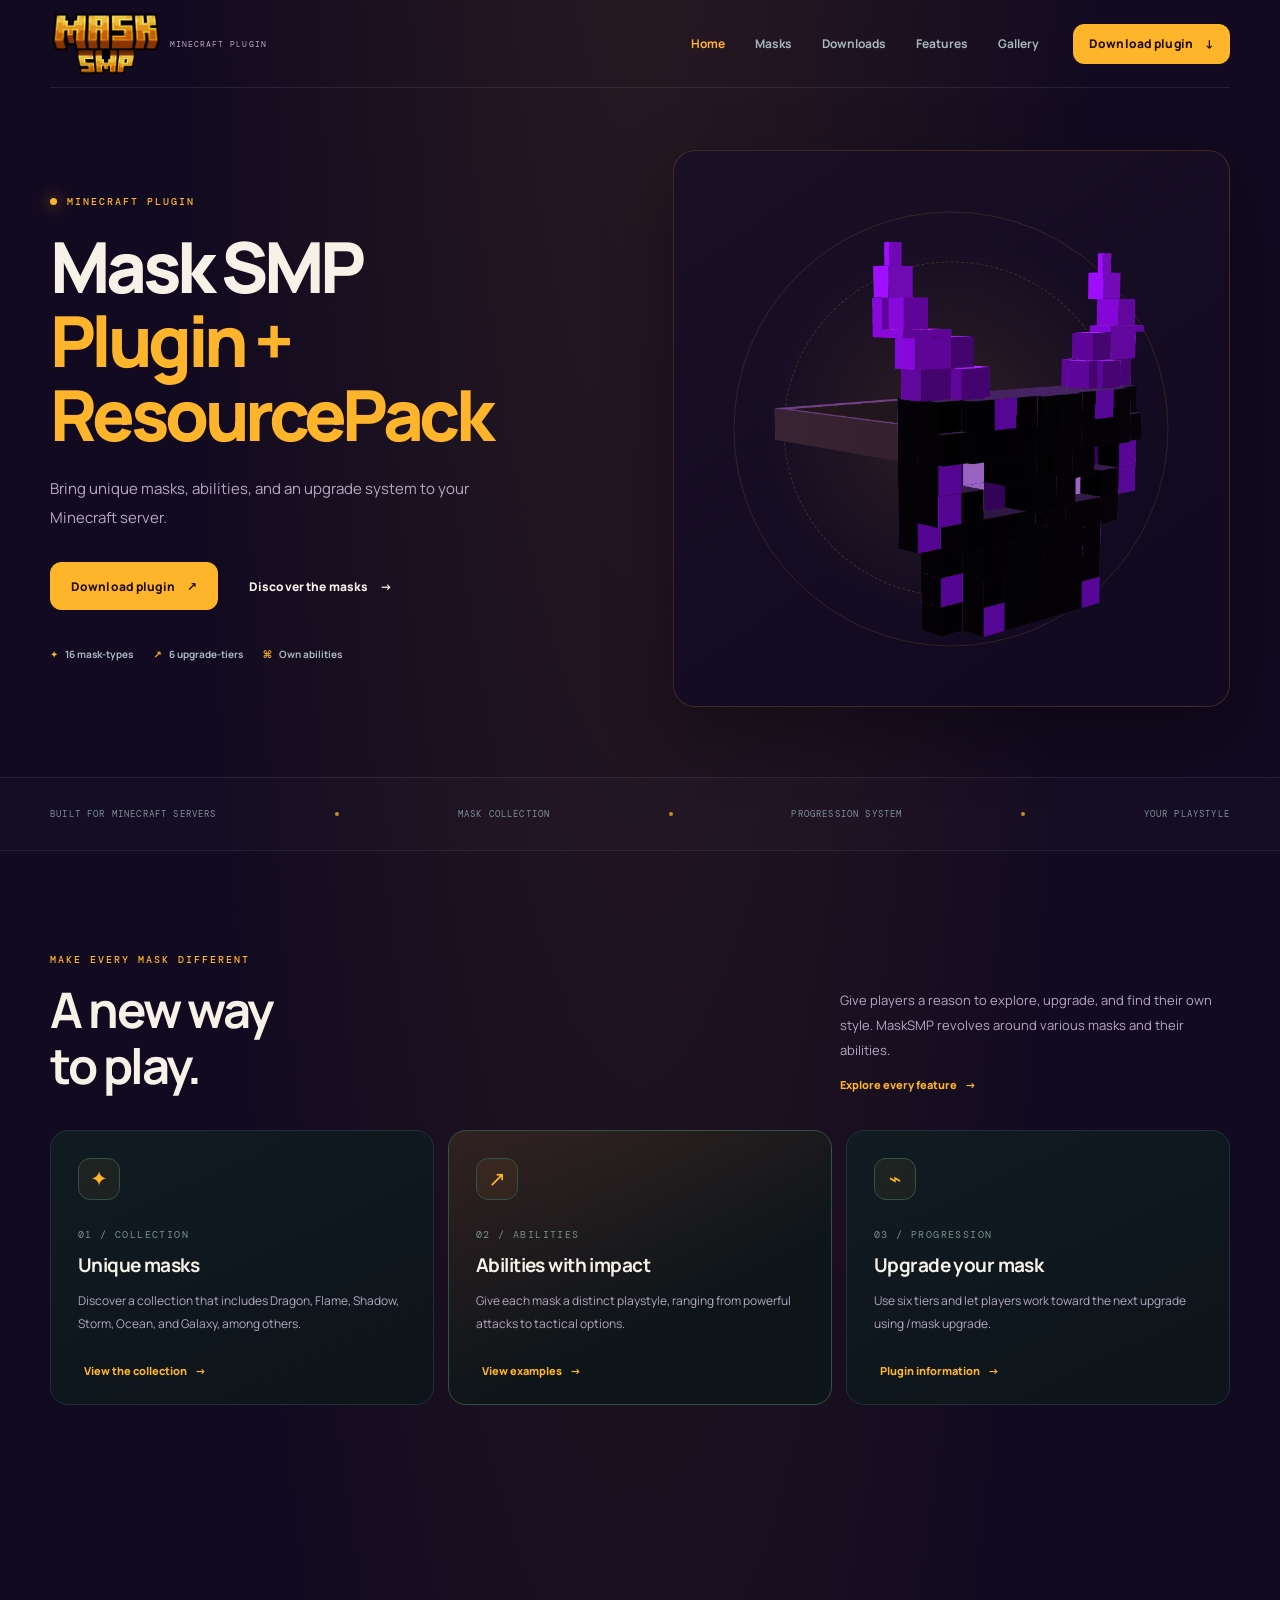
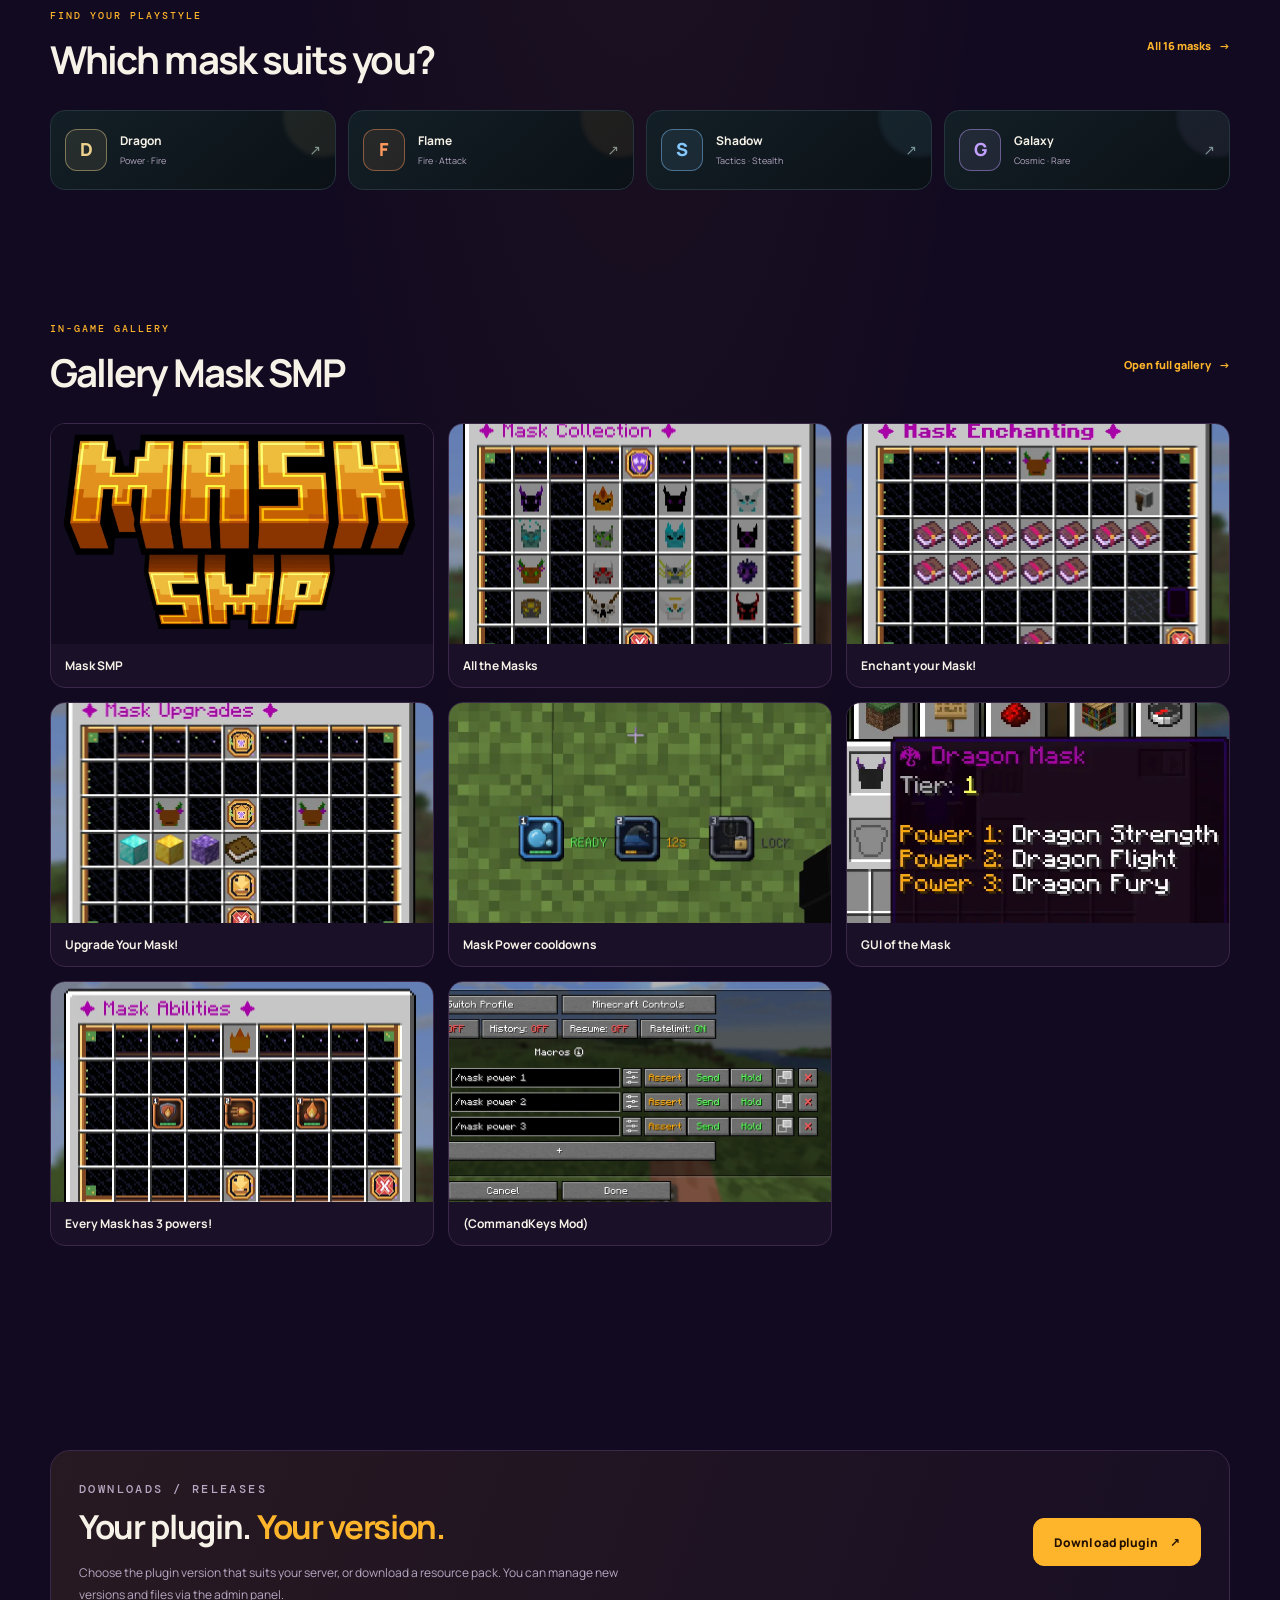
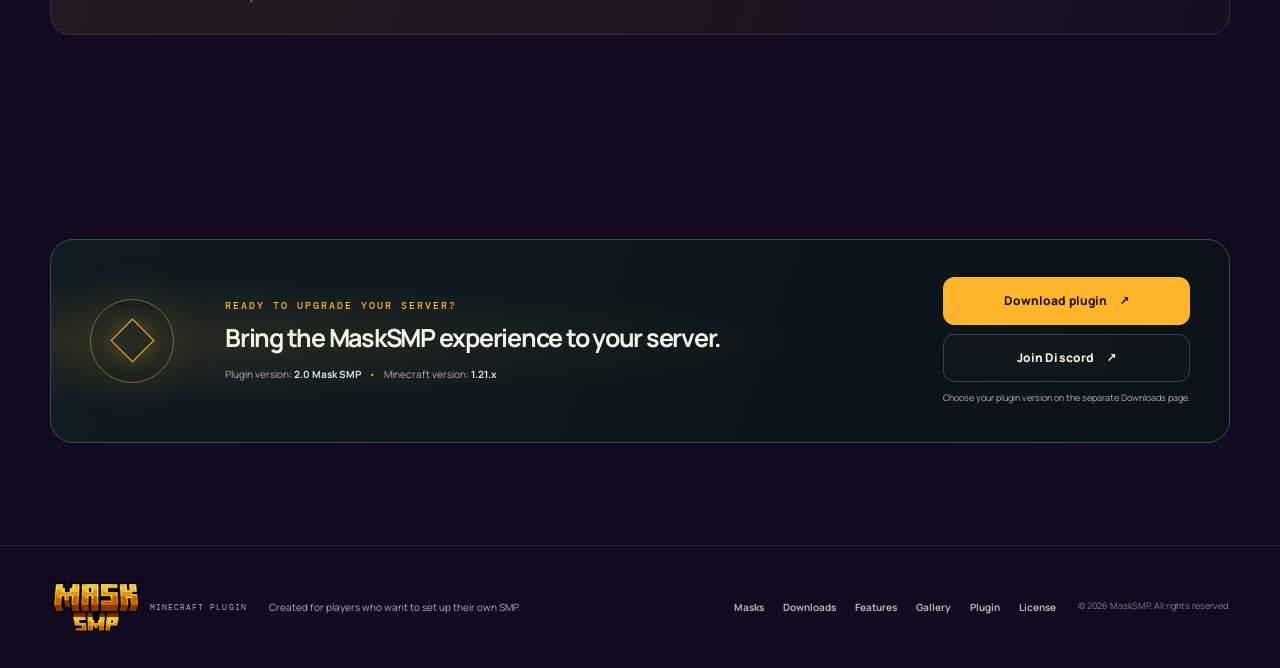
==== index.html @ 8ee6d1e7 "Add files via upload" ====
<!doctype html>
<html lang="en">
<head>
  <meta charset="utf-8">
  <meta name="viewport" content="width=device-width, initial-scale=1">
  <meta name="theme-color" content="#120a20">
  <meta name="description" content="Discover MaskSMP, a Minecraft plugin featuring unique masks, abilities, and upgrades.">
  <title>MaskSMP — Minecraft plugin</title>
  <link rel="stylesheet" href="styles.css">
  <script src="script.js?v=publish-fix-1" defer></script>
  <script src="mask-rotator.js" defer></script>
  <link rel="icon" href="favicon.ico?v=publish-fix-1" sizes="any"><link rel="icon" type="image/png" sizes="32x32" href="favicon.png?v=publish-fix-1">
</head>
<body>
  <div class="site-shell">
    <header class="site-header">
      <a class="brand" href="index.html" aria-label="MaskSMP homepage"><img class="brand-logo" src="assets/masksmp-logo-wide.png" alt="MaskSMP logo"><span class="brand-caption">MINECRAFT PLUGIN</span><span class="sr-only" data-config="siteName">MaskSMP</span></a>
      <button class="menu-toggle" type="button" aria-expanded="false" aria-controls="main-nav" aria-label="Open menu">☰</button>
      <nav id="main-nav" class="main-nav" aria-label="Main navigation">
        <a class="active" href="index.html" data-config="navHomeText">Home</a>
        <a href="masks.html" data-config="navMasksText">Masks</a>
        <a href="downloads.html" data-config="navDownloadsText">Downloads</a>
        <a href="features.html" data-config="navFeaturesText">Features</a>
        <a href="gallery.html" data-config="navGalleryText">Gallery</a>
      </nav>
      <a class="button button-small button-primary header-download-cta" href="downloads.html"><span data-config="navPluginText">Download plugin</span> <span aria-hidden="true">↓</span></a>
    </header>

    <main>
      <section class="hero section-wrap">
        <div class="hero-copy">
          <div class="eyebrow"><span class="status-dot"></span><span data-config="heroEyebrow">MINECRAFT PLUGIN</span></div>
          <h1><span data-config="heroTitle">Your server.</span><br><span class="text-accent" data-config="heroAccent">Your legend.</span></h1>
          <p class="hero-description" data-config="heroDescription">Bring unique masks, distinctive abilities, and an upgrade system to your Minecraft server.</p>
          <div class="hero-actions">
            <a class="button button-primary" id="hero-download" href="downloads.html"><span data-config="heroDownloadText">Download plugin</span> <span aria-hidden="true">↗</span></a>
            <a class="button button-quiet" href="masks.html"><span data-config="heroMasksText">Explore the masks</span> <span aria-hidden="true">→</span></a>
          </div>
          <div class="hero-meta">
            <span><i aria-hidden="true">✦</i> <span data-config="heroMetaOne">16 mask types</span></span>
            <span><i aria-hidden="true">↗</i> <span data-config="heroMetaTwo">6 upgrade tiers</span></span>
            <span><i aria-hidden="true">⌘</i> <span data-config="heroMetaThree">Unique abilities</span></span>
          </div>
        </div>
        <a class="hero-visual hero-mask-stage" href="masks.html" aria-label="Bekijk de roterende 3D-mask en open alle masks"><canvas id="mask-rotator" width="900" height="900" aria-label="Een 3D Minecraft-mask draait en verandert na iedere volledige draai"></canvas></a>
      </section>

      <section class="trust-strip" aria-label="Plugin kenmerken">
        <div class="section-wrap trust-inner"><span data-config="trustOne">BUILT FOR MINECRAFT SERVERS</span><i></i><span data-config="trustTwo">MASK COLLECTION</span><i></i><span data-config="trustThree">PROGRESSION SYSTEM</span><i></i><span data-config="trustFour">YOUR PLAYSTYLE</span></div>
      </section>

      <section class="section-wrap section-block" id="features">
        <div class="section-heading">
          <div><p class="eyebrow" data-config="featuresEyebrow">MAKE EVERY MASK UNIQUE</p><h2><span data-config="featuresTitleOne">A new way</span><br><span data-config="featuresTitleTwo">to play.</span></h2></div>
          <div class="section-intro-block"><p class="section-intro"><span data-config="featuresIntro">Give players a reason to explore, upgrade, and find their own style. MaskSMP revolves around different masks and their abilities.</span></p><a class="text-link" href="features.html">Explore every feature <span aria-hidden="true">→</span></a></div>
        </div>
        <div class="feature-grid">
          <article class="feature-card"><span class="feature-icon">✦</span><p class="card-kicker">01 / COLLECTION</p><h3 data-config="featureOneTitle">Unique masks</h3><p data-config="featureOneText">Explore a collection featuring Dragon, Flame, Shadow, Storm, Ocean, Galaxy, and more.</p><a href="masks.html"><span data-config="featureOneLink">Explore the collection</span> <span aria-hidden="true">→</span></a></article>
          <article class="feature-card featured-card"><span class="feature-icon">↗</span><p class="card-kicker">02 / ABILITIES</p><h3 data-config="featureTwoTitle">Impactful abilities</h3><p data-config="featureTwoText">Give every mask a distinct playstyle, from powerful attacks to tactical abilities.</p><a href="masks.html"><span data-config="featureTwoLink">See examples</span> <span aria-hidden="true">→</span></a></article>
          <article class="feature-card"><span class="feature-icon">⌁</span><p class="card-kicker">03 / PROGRESSION</p><h3 data-config="featureThreeTitle">Upgrade your mask</h3><p data-config="featureThreeText">Progress through six tiers and let players work toward their next upgrade with <code>/mask upgrade</code>.</p><a href="downloads.html"><span data-config="featureThreeLink">Plugin details</span> <span aria-hidden="true">→</span></a></article>
        </div>
      </section>

      <section class="section-wrap section-block mask-preview-section">
        <div class="section-heading compact-heading"><div><p class="eyebrow" data-config="maskPreviewEyebrow">FIND YOUR PLAYSTYLE</p><h2 data-config="maskPreviewTitle">Which mask fits your playstyle?</h2></div><a class="text-link" href="masks.html"><span data-config="maskPreviewLink">All 16 masks</span> <span aria-hidden="true">→</span></a></div>
        <div class="mask-row" aria-label="Voorbeelden van masks">
          <a class="mask-tile tone-gold" href="masks.html#dragon"><span class="mask-symbol">D</span><span><b>Dragon</b><small>Power · Fire</small></span><span class="tile-arrow">↗</span></a>
          <a class="mask-tile tone-orange" href="masks.html#flame"><span class="mask-symbol">F</span><span><b>Flame</b><small>Fire · Attack</small></span><span class="tile-arrow">↗</span></a>
          <a class="mask-tile tone-blue" href="masks.html#shadow"><span class="mask-symbol">S</span><span><b>Shadow</b><small>Tactics · Stealth</small></span><span class="tile-arrow">↗</span></a>
          <a class="mask-tile tone-violet" href="masks.html#galaxy"><span class="mask-symbol">G</span><span><b>Galaxy</b><small>Cosmic · Rare</small></span><span class="tile-arrow">↗</span></a>
        </div>
      </section>

      <section class="section-wrap section-block gallery-section" id="gallery">
        <div class="section-heading compact-heading"><div><p class="eyebrow" data-config="galleryEyebrow">IN-GAME GALLERY</p><h2 data-config="galleryTitle">From your server.</h2></div><div class="section-intro-block"><p class="section-intro"><span data-config="galleryIntro">Screenshots you add through the admin panel will appear here after you save and publish your changes.</span></p><a class="text-link" href="gallery.html">Open full gallery <span aria-hidden="true">→</span></a></div></div>
        <div id="gallery-grid" class="gallery-grid"><div class="gallery-empty"><span aria-hidden="true">▧</span><b data-config="galleryEmptyTitle">Your screenshots will appear here</b><p data-config="galleryEmptyText">Open the admin panel to add images.</p></div></div>
      </section>


      <section class="section-wrap section-block" id="download-teaser">
        <div class="downloads-teaser"><div><p class="eyebrow" data-config="downloadsEyebrow">DOWNLOADS / RELEASES</p><h2>Your plugin. <span class="text-accent">Your version.</span></h2><p data-config="downloadsIntro">Choose the plugin version that fits your server or download a resource pack. Manage versions and files in the admin panel.</p></div><a class="button button-primary" href="downloads.html"><span data-config="heroDownloadText">Download plugin</span> <span aria-hidden="true">↗</span></a></div>
      </section>

      <section class="section-wrap section-block" id="plugin">
        <div class="plugin-cta">
          <div class="cta-orb" aria-hidden="true"><span></span></div>
          <div class="cta-copy"><p class="eyebrow" data-config="pluginCtaEyebrow">READY TO UPGRADE YOUR SERVER?</p><h2 data-config="pluginDescription">Bring the MaskSMP experience to your server.</h2><p class="cta-version">Plugin version: <strong data-config="pluginVersion">Not set yet</strong><span class="dot-separator">•</span>Minecraft version: <strong data-config="minecraftVersion">Not set yet</strong><span id="server-ip-line" hidden class="server-ip-line"><span class="dot-separator">•</span>Server IP: <strong data-config="serverIp"></strong></span></p></div>
          <div class="cta-actions"><a id="plugin-download" class="button button-primary" href="downloads.html"><span data-config="pluginInfoDownloadText">Download plugin</span> <span aria-hidden="true">↗</span></a><a id="discord-link" class="button button-outline" href="#" hidden target="_blank" rel="noopener noreferrer">Join Discord <span aria-hidden="true">↗</span></a><p id="download-note" class="download-note">Choose your plugin version on the Downloads page.</p></div>
        </div>
      </section>

      <div id="image-lightbox" class="image-lightbox" hidden role="dialog" aria-modal="true" aria-label="Enlarge image">
        <button type="button" class="lightbox-control lightbox-close" id="lightbox-close" aria-label="Close image">×</button>
        <button type="button" class="lightbox-control lightbox-prev" id="lightbox-prev" aria-label="Previous image">‹</button>
        <figure class="lightbox-panel"><img id="lightbox-image" alt=""><figcaption class="lightbox-caption"><span id="lightbox-title"></span><span id="lightbox-count" class="lightbox-count"></span></figcaption></figure>
        <button type="button" class="lightbox-control lightbox-next" id="lightbox-next" aria-label="Next image">›</button>
      </div>
    </main>

    <footer class="site-footer"><div class="section-wrap footer-inner"><a class="brand footer-brand" href="index.html" aria-label="MaskSMP homepage"><img class="brand-logo" src="assets/masksmp-logo-wide.png" alt="MaskSMP logo"><span class="brand-caption">MINECRAFT PLUGIN</span><span class="sr-only" data-config="siteName">MaskSMP</span></a><p data-config="footerTagline">Made for players who want to write their own story.</p><div class="footer-links"><a href="masks.html" data-config="navMasksText">Masks</a><a href="downloads.html" data-config="navDownloadsText">Downloads</a><a href="features.html">Features</a><a href="gallery.html">Gallery</a><a href="#plugin">Plugin</a><a id="contact-link" href="#" hidden>Contact</a><a href="license.html">License</a></div><small>© <span id="year"></span> <span data-config="siteName">MaskSMP</span>. All rights reserved.</small></div></footer>
  </div>
</body>
</html>
---- styles.css ----
@import url('https://fonts.googleapis.com/css2?family=DM+Mono:wght@400;500&family=Manrope:wght@400;500;600;700;800&display=swap');
:root{color-scheme:dark;--bg:#120a20;--surface:#1a1027;--surface-2:#21132e;--line:#3b2849;--text:#f7f2e8;--muted:#b6a8c3;--accent:#ffb52b;--accent-2:#ffe27a;--radius:22px;--max:1180px;font-family:Manrope,Inter,system-ui,-apple-system,BlinkMacSystemFont,"Segoe UI",sans-serif;background:var(--bg);color:var(--text);font-synthesis:none;text-rendering:optimizeLegibility;scroll-behavior:smooth}
*{box-sizing:border-box}body{margin:0;background:var(--bg);color:var(--text);line-height:1.6}a{color:inherit;text-decoration:none}button,input,textarea,select{font:inherit}button,a{-webkit-tap-highlight-color:transparent}button:focus-visible,a:focus-visible,input:focus-visible,textarea:focus-visible,select:focus-visible{outline:2px solid var(--accent);outline-offset:4px}.site-shell{overflow:hidden;position:relative;background:radial-gradient(ellipse at 50% -18%,rgba(41,91,77,.18),transparent 52%),var(--bg)}.section-wrap{width:min(var(--max),calc(100% - 48px));margin-inline:auto}.site-header{width:min(var(--max),calc(100% - 48px));height:88px;margin:auto;display:flex;align-items:center;gap:34px;border-bottom:1px solid rgba(146,163,172,.15);position:relative;z-index:10}.brand{display:inline-flex;align-items:center;gap:12px;min-width:max-content}.brand-mark{height:34px;width:34px;border:1px solid rgba(255,181,43,.65);border-radius:10px;display:flex;align-items:center;justify-content:center;gap:3px;transform:rotate(-8deg);background:rgba(255,181,43,.07)}.brand-mark span{width:4px;border-radius:3px;background:var(--accent);transform:skew(-17deg)}.brand-mark span:nth-child(1){height:10px}.brand-mark span:nth-child(2){height:18px}.brand-mark span:nth-child(3){height:13px}.brand-name{display:flex;flex-direction:column;line-height:1.15;gap:5px}.brand-name strong{font-size:17px;font-weight:800;letter-spacing:.04em}.brand-name small{font:9px 'DM Mono',monospace;letter-spacing:.17em;color:var(--muted)}.main-nav{display:flex;align-items:center;gap:30px;margin-left:auto}.main-nav a,.footer-links a{font-size:12px;font-weight:700;color:#a9b7be;transition:color .18s}.main-nav a:hover,.main-nav a.active,.footer-links a:hover{color:var(--accent)}.button{min-height:48px;padding:0 20px;display:inline-flex;gap:12px;align-items:center;justify-content:center;border-radius:11px;font-size:12px;font-weight:800;letter-spacing:.01em;transition:transform .18s,border-color .18s,background .18s;white-space:nowrap}.button:hover{transform:translateY(-2px)}.button-primary{background:var(--accent);color:#221000;border:1px solid var(--accent)}.button-primary:hover{background:var(--accent-2)}.button-outline{border:1px solid #33444e;background:rgba(255,255,255,.015);color:var(--text)}.button-outline:hover{border-color:var(--accent)}.button-quiet{color:var(--text);border:1px solid transparent}.button-quiet:hover{border-color:var(--line)}.button-small{min-height:40px;padding:0 15px}.menu-toggle{display:none;background:transparent;color:var(--text);border:1px solid var(--line);border-radius:9px;padding:6px 10px;font-size:18px}
.hero{min-height:590px;display:grid;grid-template-columns:1fr .94fr;gap:30px;align-items:center;padding-block:62px 70px}.hero-copy{max-width:570px;position:relative;z-index:2}.eyebrow{font:500 10px 'DM Mono',monospace;letter-spacing:.2em;color:var(--accent);margin:0 0 22px;display:flex;align-items:center;gap:10px;text-transform:uppercase}.status-dot{width:7px;height:7px;border-radius:50%;background:var(--accent);box-shadow:0 0 15px rgba(255,181,43,.8)}h1,h2,h3,p{margin-top:0}.hero h1{font-size:clamp(44px,5.5vw,76px);letter-spacing:-.065em;line-height:1.05;margin:0 0 24px;font-weight:800}.text-accent{color:var(--accent)}.hero-description{max-width:470px;color:var(--muted);font-size:15px;line-height:1.9;margin-bottom:30px}.hero-actions{display:flex;gap:10px;flex-wrap:wrap}.hero-meta{display:flex;gap:20px;flex-wrap:wrap;margin-top:36px;color:#a9b7be;font-size:10px;font-weight:700}.hero-meta span{display:flex;gap:7px;align-items:center}.hero-meta i{font-style:normal;color:var(--accent)}.hero-visual{height:430px;position:relative;isolation:isolate}.visual-grid{position:absolute;inset:30px 0;opacity:.25;background-image:linear-gradient(rgba(255,181,43,.11) 1px,transparent 1px),linear-gradient(90deg,rgba(255,181,43,.11) 1px,transparent 1px);background-size:36px 36px;mask-image:radial-gradient(ellipse,black,transparent 72%)}.visual-orbit{position:absolute;left:50%;top:50%;width:330px;height:330px;border:1px solid rgba(255,181,43,.22);border-radius:50%;transform:translate(-50%,-50%) rotate(-27deg)}.orbit-two{width:255px;height:365px;transform:translate(-50%,-50%) rotate(48deg);border-color:rgba(255,181,43,.14)}.visual-core{position:absolute;left:50%;top:50%;width:175px;height:175px;transform:translate(-50%,-50%);display:grid;place-items:center}.core-diamond{width:104px;height:104px;border:1px solid var(--accent);transform:rotate(45deg);display:grid;place-items:center;background:linear-gradient(135deg,rgba(255,181,43,.17),rgba(7,19,16,.7));box-shadow:0 0 65px rgba(255,181,43,.13),inset 0 0 34px rgba(255,181,43,.08)}.core-diamond span{width:48px;height:48px;border:2px solid var(--accent);transform:rotate(0deg);clip-path:polygon(50% 0,100% 50%,50% 100%,0 50%);background:rgba(255,181,43,.08)}.core-ring{position:absolute;inset:0;border:1px dashed rgba(255,181,43,.45);border-radius:50%;animation:spin 28s linear infinite}.ring-two{inset:-22px;border-style:solid;border-color:rgba(255,181,43,.12);animation-direction:reverse;animation-duration:38s}.visual-panel{position:absolute;display:flex;flex-direction:column;gap:8px;padding:15px 17px;background:rgba(12,22,28,.9);border:1px solid #2c4945;box-shadow:0 16px 38px #0005;backdrop-filter:blur(12px);font:9px 'DM Mono',monospace;letter-spacing:.12em;color:var(--muted)}.visual-panel b{font:800 13px Manrope,sans-serif;letter-spacing:.07em;color:var(--text)}.visual-panel i{font-style:normal;font-size:8px;color:var(--accent)}.panel-back{right:3%;top:45px;min-width:145px}.panel-front{left:3%;bottom:42px;min-width:180px}.visual-panel em{color:var(--accent);font-style:normal}.progress-track{height:3px;background:#293a42;width:100%;margin-top:4px}.progress-track i{display:block;height:100%;width:62%;background:var(--accent)}.float-chip{position:absolute;display:flex;gap:11px;align-items:center;padding:11px 15px;background:#101a20;border:1px solid #293840;box-shadow:0 12px 32px #0004;border-radius:12px}.chip-top{top:8px;left:0}.chip-bottom{bottom:8px;right:0}.chip-symbol{font-size:20px;color:var(--accent)}.float-chip span:last-child{display:flex;flex-direction:column;gap:3px}.float-chip b{font-size:10px}.float-chip small{font-size:9px;color:var(--muted)}@keyframes spin{to{transform:rotate(360deg)}}
.trust-strip{border-block:1px solid rgba(146,163,172,.13);background:rgba(255,255,255,.012)}.trust-inner{min-height:72px;display:flex;align-items:center;justify-content:space-between;gap:18px;color:#7e919b;font:9px 'DM Mono',monospace;letter-spacing:.13em}.trust-inner i{width:4px;height:4px;border-radius:50%;background:var(--accent);opacity:.75}.section-block{padding-block:102px}.section-heading{display:flex;align-items:flex-end;justify-content:space-between;gap:36px;margin-bottom:36px}.section-heading .eyebrow{margin-bottom:16px}.section-heading h2,.plugin-cta h2,.subpage-hero h1{font-size:clamp(32px,4vw,49px);line-height:1.14;letter-spacing:-.05em;margin-bottom:0}.section-intro{max-width:390px;margin:0;color:var(--muted);font-size:13px;line-height:1.9}.feature-grid{display:grid;grid-template-columns:repeat(3,1fr);gap:14px}.feature-card{background:linear-gradient(155deg,#111b22,#0d141a);border:1px solid #202f38;border-radius:18px;padding:27px 27px 24px;min-height:275px;display:flex;flex-direction:column;transition:transform .2s,border-color .2s}.feature-card:hover{transform:translateY(-4px);border-color:#446358}.featured-card{background:linear-gradient(155deg,rgba(255,181,43,.105),#0d1519 65%);border-color:#315346}.feature-icon{width:42px;height:42px;display:grid;place-items:center;color:var(--accent);border:1px solid #315346;border-radius:12px;background:rgba(255,181,43,.055);font-size:21px;margin-bottom:28px}.card-kicker{font:10px 'DM Mono',monospace;letter-spacing:.14em;color:#76918b;margin-bottom:9px}.feature-card h3{font-size:19px;letter-spacing:-.03em;margin-bottom:10px}.feature-card>p:not(.card-kicker){font-size:12px;line-height:1.85;color:var(--muted);margin-bottom:24px}.feature-card code{font:11px 'DM Mono',monospace;color:var(--accent);background:rgba(255,181,43,.08);padding:3px 5px;border-radius:4px}.feature-card a{font-size:11px;font-weight:800;color:var(--accent);margin-top:auto}.feature-card a span{margin-left:6px}.compact-heading{align-items:center;margin-bottom:28px}.compact-heading h2{font-size:clamp(28px,3vw,39px)}.text-link{font-size:11px;font-weight:800;color:var(--accent);white-space:nowrap}.text-link span{margin-left:6px}.mask-row{display:grid;grid-template-columns:repeat(4,1fr);gap:12px}.mask-tile{min-width:0;position:relative;display:flex;gap:13px;align-items:center;padding:18px 14px;border:1px solid #25343d;border-radius:15px;background:linear-gradient(140deg,#131f26,#0b1116);overflow:hidden;transition:transform .2s,border-color .2s}.mask-tile:after{content:"";position:absolute;width:80px;height:80px;border-radius:50%;right:-28px;top:-34px;background:var(--tile);opacity:.08;filter:blur(2px)}.mask-tile:hover{transform:translateY(-3px);border-color:var(--tile)}.mask-symbol{width:42px;height:42px;display:grid;place-items:center;flex:none;border:1px solid color-mix(in srgb,var(--tile),transparent 55%);border-radius:12px;background:color-mix(in srgb,var(--tile),transparent 91%);font-size:18px;font-weight:800;color:var(--tile)}.mask-tile>span:nth-child(2){display:flex;flex-direction:column;min-width:0;gap:4px}.mask-tile b{font-size:12px}.mask-tile small{font-size:9px;color:var(--muted)}.tile-arrow{margin-left:auto;color:#79918c;font-size:14px}.tone-gold{--tile:#edd28e}.tone-orange{--tile:#ff995e}.tone-blue{--tile:#84c8fc}.tone-violet{--tile:#c1a0ff}.gallery-section{padding-top:30px}.gallery-grid{display:grid;grid-template-columns:repeat(3,1fr);gap:14px}.gallery-card{margin:0;min-width:0;background:var(--surface);border:1px solid var(--line);border-radius:15px;overflow:hidden}.gallery-card img{display:block;width:100%;height:220px;object-fit:cover;background:#111d25}.gallery-card figcaption{padding:13px 16px;font-size:12px;font-weight:700}.gallery-empty{grid-column:1/-1;min-height:160px;border:1px dashed #2c4249;border-radius:18px;display:flex;flex-direction:column;align-items:center;justify-content:center;text-align:center;padding:20px;background:rgba(255,255,255,.012)}.gallery-empty>span{font-size:25px;color:var(--accent);margin-bottom:8px}.gallery-empty b{font-size:13px}.gallery-empty p{font-size:11px;color:var(--muted);margin:6px 0 0}.plugin-cta{position:relative;overflow:hidden;display:grid;grid-template-columns:110px 1fr auto;gap:25px;align-items:center;padding:37px 39px;border:1px solid #345247;border-radius:23px;background:radial-gradient(ellipse at 0% 50%,rgba(255,181,43,.11),transparent 45%),linear-gradient(110deg,#101c22,#0b1217)}.cta-orb{width:84px;height:84px;border-radius:50%;border:1px solid rgba(255,181,43,.45);display:grid;place-items:center;box-shadow:0 0 55px rgba(255,181,43,.09)}.cta-orb span{width:31px;height:31px;border:1px solid var(--accent);transform:rotate(45deg);box-shadow:0 0 24px rgba(255,181,43,.3)}.cta-copy .eyebrow{margin-bottom:12px}.plugin-cta h2{font-size:25px;max-width:510px}.cta-version{font-size:10px;color:var(--muted);margin:13px 0 0}.cta-version strong{color:#d8e4e5;font-weight:700}.dot-separator{padding:0 8px;color:var(--accent)}.cta-actions{min-width:185px;display:flex;flex-direction:column;gap:9px;align-items:stretch}.download-note{font-size:9px;line-height:1.55;color:var(--muted);text-align:center;margin:0}.site-footer{border-top:1px solid rgba(146,163,172,.14);padding:35px 0}.footer-inner{display:flex;align-items:center;gap:22px;flex-wrap:wrap}.footer-brand .brand-mark{width:28px;height:28px}.footer-brand .brand-name strong{font-size:13px}.footer-brand .brand-name small{font-size:7px}.footer-inner>p{font-size:10px;color:var(--muted);margin:0}.footer-links{display:flex;gap:19px;margin-left:auto}.footer-links a{font-size:10px}.footer-inner>small{font-size:9px;color:#73858e}
/* mask collection page */
.subpage-hero{padding-block:75px 34px;max-width:var(--max)}.subpage-hero .eyebrow{margin-bottom:18px}.subpage-hero h1{font-size:clamp(39px,5vw,61px);margin-bottom:18px}.subpage-hero>p:last-child{max-width:660px;color:var(--muted);font-size:14px;line-height:1.9}.mask-collection{padding-top:24px}.mask-detail-grid{display:grid;grid-template-columns:repeat(4,1fr);gap:13px}.mask-detail{min-height:210px;background:linear-gradient(145deg,#111d24,#0b1116);border:1px solid var(--line);border-radius:17px;padding:20px;position:relative;overflow:hidden;scroll-margin-top:24px}.mask-detail:after{content:"";position:absolute;right:-26px;top:-28px;width:105px;height:105px;border-radius:50%;background:var(--tone);filter:blur(36px);opacity:.13}.mask-detail .detail-index{font:10px 'DM Mono',monospace;color:var(--tone);letter-spacing:.14em}.mask-detail h2{font-size:17px;letter-spacing:-.03em;margin:17px 0 8px}.mask-detail p{font-size:11px;line-height:1.8;color:var(--muted);margin-bottom:0}.mask-detail .detail-tag{display:inline-block;font:9px 'DM Mono',monospace;letter-spacing:.06em;color:var(--tone);border:1px solid color-mix(in srgb,var(--tone),transparent 65%);border-radius:20px;padding:4px 8px;margin-top:17px}.ability-panel{padding:25px;background:#0f1a20;border:1px solid #2b4540;border-radius:18px;display:grid;grid-template-columns:1fr 1fr;gap:25px}.ability-panel h3{font-size:17px;margin-bottom:9px}.ability-panel p{color:var(--muted);font-size:12px;line-height:1.85;margin:0}.ability-panel code{font:11px 'DM Mono',monospace;color:var(--accent)}
@media(max-width:1000px){.site-header{gap:18px}.main-nav{gap:18px}.hero{grid-template-columns:1fr .8fr;gap:4px}.hero-visual{transform:scale(.9);transform-origin:center}.trust-inner{font-size:8px}.mask-row{grid-template-columns:repeat(2,1fr)}.mask-detail-grid{grid-template-columns:repeat(3,1fr)}.plugin-cta{grid-template-columns:74px 1fr;gap:20px}.cta-orb{width:68px;height:68px}.cta-actions{grid-column:2;flex-direction:row;align-items:center;flex-wrap:wrap}.download-note{text-align:left}}
@media(max-width:720px){.section-wrap,.site-header{width:min(100% - 32px,var(--max))}.site-header{height:72px}.brand-mark{width:31px;height:31px}.menu-toggle{display:block;margin-left:auto}.site-header>.button{display:none}.main-nav{position:absolute;left:0;right:0;top:70px;background:#0d151b;border:1px solid var(--line);border-radius:13px;padding:14px;display:none;flex-direction:column;align-items:stretch;gap:0;box-shadow:0 18px 35px #0007}.main-nav.open{display:flex}.main-nav a{padding:12px 9px}.hero{grid-template-columns:1fr;padding-block:55px 35px;gap:8px}.hero h1{font-size:clamp(43px,12vw,66px)}.hero-description{font-size:13px}.hero-visual{height:345px;transform:scale(.85);margin-inline:-25px;margin-top:-8px;margin-bottom:-20px}.trust-inner{justify-content:center;flex-wrap:wrap;padding:18px 0;gap:11px 14px}.trust-inner span{font-size:8px}.trust-inner i{display:none}.section-block{padding-block:68px}.section-heading{align-items:flex-start;flex-direction:column;gap:15px;margin-bottom:24px}.section-heading h2{font-size:35px}.section-intro{font-size:12px}.feature-grid{grid-template-columns:1fr}.feature-card{min-height:225px}.feature-icon{margin-bottom:17px}.mask-row{grid-template-columns:1fr 1fr;gap:9px}.mask-tile{padding:13px 10px;gap:9px}.mask-symbol{width:35px;height:35px}.tile-arrow{display:none}.gallery-grid{grid-template-columns:1fr}.gallery-card img{height:210px}.plugin-cta{grid-template-columns:1fr;padding:25px;gap:18px}.cta-orb{width:58px;height:58px}.plugin-cta h2{font-size:23px}.cta-actions{grid-column:1;flex-direction:column;align-items:stretch}.download-note{text-align:center}.footer-inner{align-items:flex-start}.footer-inner>p{width:calc(100% - 90px);margin-left:auto}.footer-links{order:4;width:100%;margin:4px 0 0}.footer-inner>small{width:100%}.subpage-hero{padding-top:58px}.mask-detail-grid{grid-template-columns:repeat(2,1fr)}.mask-detail{min-height:190px;padding:16px}.ability-panel{grid-template-columns:1fr}.cta-version{line-height:2}}
@media(max-width:380px){.hero-meta{gap:10px}.hero-meta span{font-size:9px}.mask-row{grid-template-columns:1fr}.mask-detail-grid{grid-template-columns:1fr}.mask-detail{min-height:160px}.hero-visual{transform:scale(.75);margin-inline:-40px}}
@media(prefers-reduced-motion:reduce){*,*:before,*:after{scroll-behavior:auto!important;animation-duration:.01ms!important;animation-iteration-count:1!important;transition-duration:.01ms!important}}


/* Embedded original MaskSMP interactive HTML in the homepage hero. */
.hero-visual.hero-mask-embed{height:auto;aspect-ratio:16/9;min-height:0;position:relative;overflow:hidden;border:1px solid rgba(255,181,43,.18);border-radius:16px;background:#120a20;box-shadow:0 22px 55px rgba(0,0,0,.24);transform:none;margin:0;}
.hero-mask-embed iframe{display:block;width:100%;height:100%;border:0;background:#120a20;}
@media(max-width:1000px){.hero-visual.hero-mask-embed{transform:none;}}
@media(max-width:720px){.hero-visual.hero-mask-embed{width:100%;height:auto;aspect-ratio:16/9;transform:none;margin:8px 0 0;}}
@media(max-width:380px){.hero-visual.hero-mask-embed{transform:none;}}


/* Larger, clearer mask entry on the homepage */
.hero-visual.hero-mask-card{display:block;position:relative;min-height:380px;height:auto;aspect-ratio:1.04/1;overflow:hidden;text-decoration:none;border:1px solid rgba(255,181,43,.23);border-radius:22px;background:radial-gradient(circle at 50% 44%,rgba(255,181,43,.12),transparent 35%),linear-gradient(145deg,#111f24,#081015 74%);box-shadow:0 25px 70px #0004;transform:none}
.hero-mask-card:before{content:"";position:absolute;inset:12%;border:1px solid rgba(255,181,43,.09);border-radius:50%}
.hero-mask-orbit{position:absolute;left:50%;top:43%;width:62%;aspect-ratio:1;border:1px solid rgba(255,181,43,.34);border-radius:50%;transform:translate(-50%,-50%);animation:maskOrbit 18s linear infinite}
.hero-mask-orbit.orbit-two{width:47%;border-style:dashed;animation-duration:24s;animation-direction:reverse}
.hero-mask-core{position:absolute;left:50%;top:43%;width:28%;aspect-ratio:1;display:grid;place-items:center;transform:translate(-50%,-50%) rotate(45deg);border:1px solid #ffb52b;background:linear-gradient(145deg,rgba(255,181,43,.16),rgba(255,181,43,.025));box-shadow:0 0 50px rgba(255,181,43,.13),inset 0 0 35px rgba(255,181,43,.08)}
.hero-mask-glyph{transform:rotate(-45deg);font-size:clamp(52px,7vw,100px);font-weight:900;letter-spacing:-.1em;color:#dffcf1;text-shadow:0 0 35px rgba(255,181,43,.3)}
.hero-mask-label{position:absolute;left:8%;right:8%;bottom:8%;display:flex;flex-direction:column;gap:8px;padding:19px 21px;border:1px solid #263c42;background:rgba(9,17,21,.88);backdrop-filter:blur(14px);border-radius:13px}
.hero-mask-label small,.hero-mask-count{font:10px 'DM Mono',monospace;letter-spacing:.15em;color:#ffb52b}
.hero-mask-label strong{font-size:clamp(19px,2vw,27px);letter-spacing:-.04em;color:#e6f0ee}
.hero-mask-label>span{font-size:11px;color:#9cafb4}
.hero-mask-label b{float:right;color:#ffb52b;font-size:16px}
.hero-mask-count{position:absolute;right:8%;top:8%;padding:11px 13px;border:1px solid #2b4645;background:#0a1419;font-size:13px;color:#e8f5f0}
.hero-mask-count i{font-style:normal;color:#ffb52b;margin:0 7px}
@keyframes maskOrbit{to{transform:translate(-50%,-50%) rotate(360deg)}}
.download-grid{display:grid;grid-template-columns:1fr 1fr;gap:16px}
.download-card{padding:25px;border:1px solid #283b42;border-radius:19px;background:linear-gradient(145deg,#111e24,#0b1217);min-width:0}
.download-card-top{display:flex;justify-content:space-between;align-items:center;margin-bottom:24px}
.download-file-icon{display:grid;place-items:center;width:48px;height:48px;border-radius:12px;border:1px solid rgba(255,181,43,.35);background:rgba(255,181,43,.08);color:#ffb52b;font:700 12px 'DM Mono',monospace}
.download-file-icon.pack-icon{color:#b8c9ff;border-color:rgba(184,201,255,.3);background:rgba(184,201,255,.07)}
.download-status{font:9px 'DM Mono',monospace;letter-spacing:.14em;color:#ffb52b;border:1px solid #29463e;border-radius:30px;padding:7px 10px}
.download-card h3{font-size:22px;letter-spacing:-.04em;margin:0 0 9px}
.download-card-copy{color:var(--muted);font-size:12px;line-height:1.8;min-height:42px}
.download-card label{display:block;color:#dce9e5;font-size:11px;font-weight:700;margin:18px 0 8px}
.download-card select{width:100%;min-width:0;background:#0a1217;color:#eaf3f1;border:1px solid #30464c;border-radius:10px;padding:12px;font:inherit;font-size:12px}
.download-meta{font-size:11px;line-height:1.7;color:#93a7ad;min-height:22px;margin:10px 0 14px;white-space:pre-line}
.download-wide{width:100%;justify-content:center}
.modrinth-banner{margin-top:18px;padding:23px 26px;border:1px solid #293c43;border-radius:18px;display:flex;align-items:center;justify-content:space-between;gap:24px;background:radial-gradient(ellipse at 0 100%,rgba(255,181,43,.07),transparent 60%),#0d171c}
.modrinth-banner h3{font-size:20px;margin:0 0 7px}
.modrinth-banner p:not(.eyebrow){font-size:11px;color:var(--muted);margin:0;line-height:1.7}
.modrinth-placeholder{font-size:11px;color:#8da3a8}
@media(max-width:1000px){.hero-visual.hero-mask-card{min-height:310px}.download-grid{grid-template-columns:1fr 1fr}}
@media(max-width:720px){.hero-visual.hero-mask-card{min-height:320px;aspect-ratio:unset;height:340px}.download-grid{grid-template-columns:1fr}.download-card-copy{min-height:0}.modrinth-banner{align-items:flex-start;flex-direction:column}.modrinth-banner .button{width:100%;justify-content:center}}

[hidden]{display:none!important}


/* Final MaskSMP brand, rotating mask showcase, downloads page and image lightbox */
.brand{gap:8px}.brand-logo{display:block;width:112px;height:63px;object-fit:contain;border-radius:2px;flex:none}.brand-caption{font:8px 'DM Mono',monospace;letter-spacing:.13em;color:var(--muted);white-space:nowrap}.footer-brand .brand-logo{width:92px;height:52px}.sr-only{position:absolute;width:1px;height:1px;padding:0;margin:-1px;overflow:hidden;clip:rect(0,0,0,0);white-space:nowrap;border:0}
.site-shell{background:radial-gradient(ellipse at 50% -18%,rgba(255,181,43,.10),transparent 52%),var(--bg)}
.hero-visual.hero-mask-stage{height:auto;aspect-ratio:1/1;min-height:360px;position:relative;display:grid;place-items:center;overflow:hidden;border:1px solid rgba(255,181,43,.18);border-radius:22px;background:radial-gradient(circle at 50% 50%,rgba(255,181,43,.11),transparent 48%),linear-gradient(145deg,#191026,#120a20 78%);box-shadow:0 25px 70px rgba(0,0,0,.32);transform:none;isolation:isolate}
.hero-mask-stage:before,.hero-mask-stage:after{content:"";position:absolute;left:50%;top:50%;border:1px solid rgba(255,181,43,.13);border-radius:50%;transform:translate(-50%,-50%);pointer-events:none}.hero-mask-stage:before{width:78%;height:78%}.hero-mask-stage:after{width:60%;height:60%;border-style:dashed;border-color:rgba(255,181,43,.2);animation:maskStageSpin 36s linear infinite}
#mask-rotator{position:absolute;width:100%;height:100%;inset:0;z-index:1;display:block;touch-action:pan-y}
@keyframes maskStageSpin{to{transform:translate(-50%,-50%) rotate(360deg)}}
.downloads-page-hero{padding-block:76px 38px}.downloads-page-hero h1{font-size:clamp(42px,6vw,68px);line-height:1.08;letter-spacing:-.06em;margin:0 0 18px}.downloads-page-hero>p:last-child{max-width:650px;color:var(--muted);font-size:14px;line-height:1.9}.downloads-page-content{padding-top:26px;padding-bottom:90px}.download-card{background:linear-gradient(145deg,#20142e,#160e23);border-color:#3c2b4c}.download-card select{background:#120a20;border-color:#493652}.modrinth-banner{background:radial-gradient(ellipse at 0 100%,rgba(255,181,43,.08),transparent 60%),#1a1027;border-color:#3b2849}
.downloads-teaser{display:flex;align-items:center;justify-content:space-between;gap:26px;padding:28px;border:1px solid #3b2849;border-radius:20px;background:linear-gradient(110deg,rgba(255,181,43,.09),rgba(25,15,37,.9));}.downloads-teaser h2{margin:0 0 9px;font-size:clamp(24px,3vw,33px);letter-spacing:-.04em}.downloads-teaser p{margin:0;max-width:540px;color:var(--muted);font-size:12px;line-height:1.8}
.gallery-card{min-width:0}.gallery-image-open{border:0;padding:0;margin:0;width:100%;display:block;cursor:zoom-in;background:transparent;overflow:hidden}.gallery-image-open img{transition:transform .25s}.gallery-image-open:hover img{transform:scale(1.035)}.gallery-image-open:focus-visible{outline:3px solid var(--accent);outline-offset:-3px}.gallery-card figcaption{padding:12px 14px}
.image-lightbox{position:fixed;inset:0;z-index:9999;display:grid;place-items:center;padding:28px;background:rgba(5,3,10,.88);backdrop-filter:blur(12px)}.image-lightbox[hidden]{display:none!important}.lightbox-panel{position:relative;display:flex;flex-direction:column;align-items:center;justify-content:center;max-width:min(1100px,94vw);max-height:92vh;width:max-content;min-width:min(350px,92vw);padding:16px;border:1px solid rgba(255,181,43,.42);border-radius:18px;background:#160d22;box-shadow:0 30px 100px #000b}.lightbox-panel img{display:block;max-width:min(88vw,1050px);max-height:78vh;width:auto;height:auto;object-fit:contain;border-radius:8px}.lightbox-caption{width:100%;display:flex;align-items:center;justify-content:space-between;gap:18px;padding:13px 3px 1px;color:#f7f2e8;font-size:12px}.lightbox-count{color:var(--muted);font:10px 'DM Mono',monospace;white-space:nowrap}.lightbox-control{position:fixed;z-index:2;border:1px solid #59405f;border-radius:50%;width:46px;height:46px;display:grid;place-items:center;background:#21152e;color:#fff2d4;font-size:25px;cursor:pointer;box-shadow:0 10px 30px #0005}.lightbox-control:hover{background:#392242;border-color:var(--accent)}.lightbox-close{top:22px;right:22px}.lightbox-prev{left:22px;top:50%;transform:translateY(-50%)}.lightbox-next{right:22px;top:50%;transform:translateY(-50%)}
@media(max-width:1000px){.brand-logo{width:98px;height:56px}.brand-caption{display:none}.hero-visual.hero-mask-stage{min-height:300px;aspect-ratio:1/1}.downloads-teaser{align-items:flex-start;flex-direction:column}.downloads-teaser .button{width:100%}}
@media(max-width:720px){.brand-logo{width:85px;height:49px}.hero-visual.hero-mask-stage{min-height:320px;aspect-ratio:1/1;width:min(100%,430px);margin:15px auto 0}.lightbox-panel{min-width:0;width:100%;padding:10px}.image-lightbox{padding:12px}.lightbox-panel img{max-width:calc(100vw - 44px);max-height:75vh}.lightbox-control{width:40px;height:40px;font-size:21px}.lightbox-close{top:16px;right:16px}.lightbox-prev{left:9px}.lightbox-next{right:9px}.downloads-page-hero{padding-top:54px}.downloads-teaser{padding:22px}}


/* Brand and the two dedicated content pages */
.brand-logo{background:transparent;object-fit:contain;mix-blend-mode:normal;flex:none}
.section-intro-block{max-width:390px;display:flex;flex-direction:column;align-items:flex-start;gap:14px}
.section-intro-block .section-intro{max-width:none}
.section-intro-block .text-link{margin-top:0}
.detail-features{padding-top:25px}
.feature-grid-expanded .feature-card{min-height:300px}
.feature-grid-expanded .feature-card>p:not(.card-kicker){font-size:12px}
.history-panel{border:1px solid var(--line);border-radius:22px;padding:clamp(24px,4vw,48px);background:radial-gradient(ellipse at top left,rgba(255,181,43,.09),transparent 45%),var(--surface)}
.history-panel h2{font-size:clamp(27px,3.5vw,40px);letter-spacing:-.045em;margin:0 0 32px}
.timeline{display:grid;grid-template-columns:repeat(3,1fr);gap:18px;position:relative}
.timeline article{border-top:1px solid #59405f;padding:20px 18px 4px 0;position:relative}
.timeline article:before{content:"";position:absolute;top:-5px;left:0;width:9px;height:9px;border-radius:50%;background:var(--accent);box-shadow:0 0 18px #ffb52b55}
.timeline-date{font:10px 'DM Mono',monospace;letter-spacing:.11em;color:var(--accent)}
.timeline h3{font-size:16px;margin:13px 0 8px}
.timeline p{font-size:12px;line-height:1.85;color:var(--muted);margin:0}
.gallery-page-content{padding-top:24px}
.gallery-page .gallery-card{cursor:pointer;transition:transform .18s,border-color .18s}
.gallery-page .gallery-card:hover{transform:translateY(-3px);border-color:var(--accent)}
.gallery-page .gallery-card img{height:260px}
@media(max-width:720px){.section-intro-block{gap:10px}.feature-grid-expanded .feature-card{min-height:225px}.timeline{grid-template-columns:1fr;gap:8px}.timeline article{padding:18px 0 18px 18px;border-top:0;border-left:1px solid #59405f}.timeline article:before{top:20px;left:-5px}.gallery-page .gallery-card img{height:230px}}
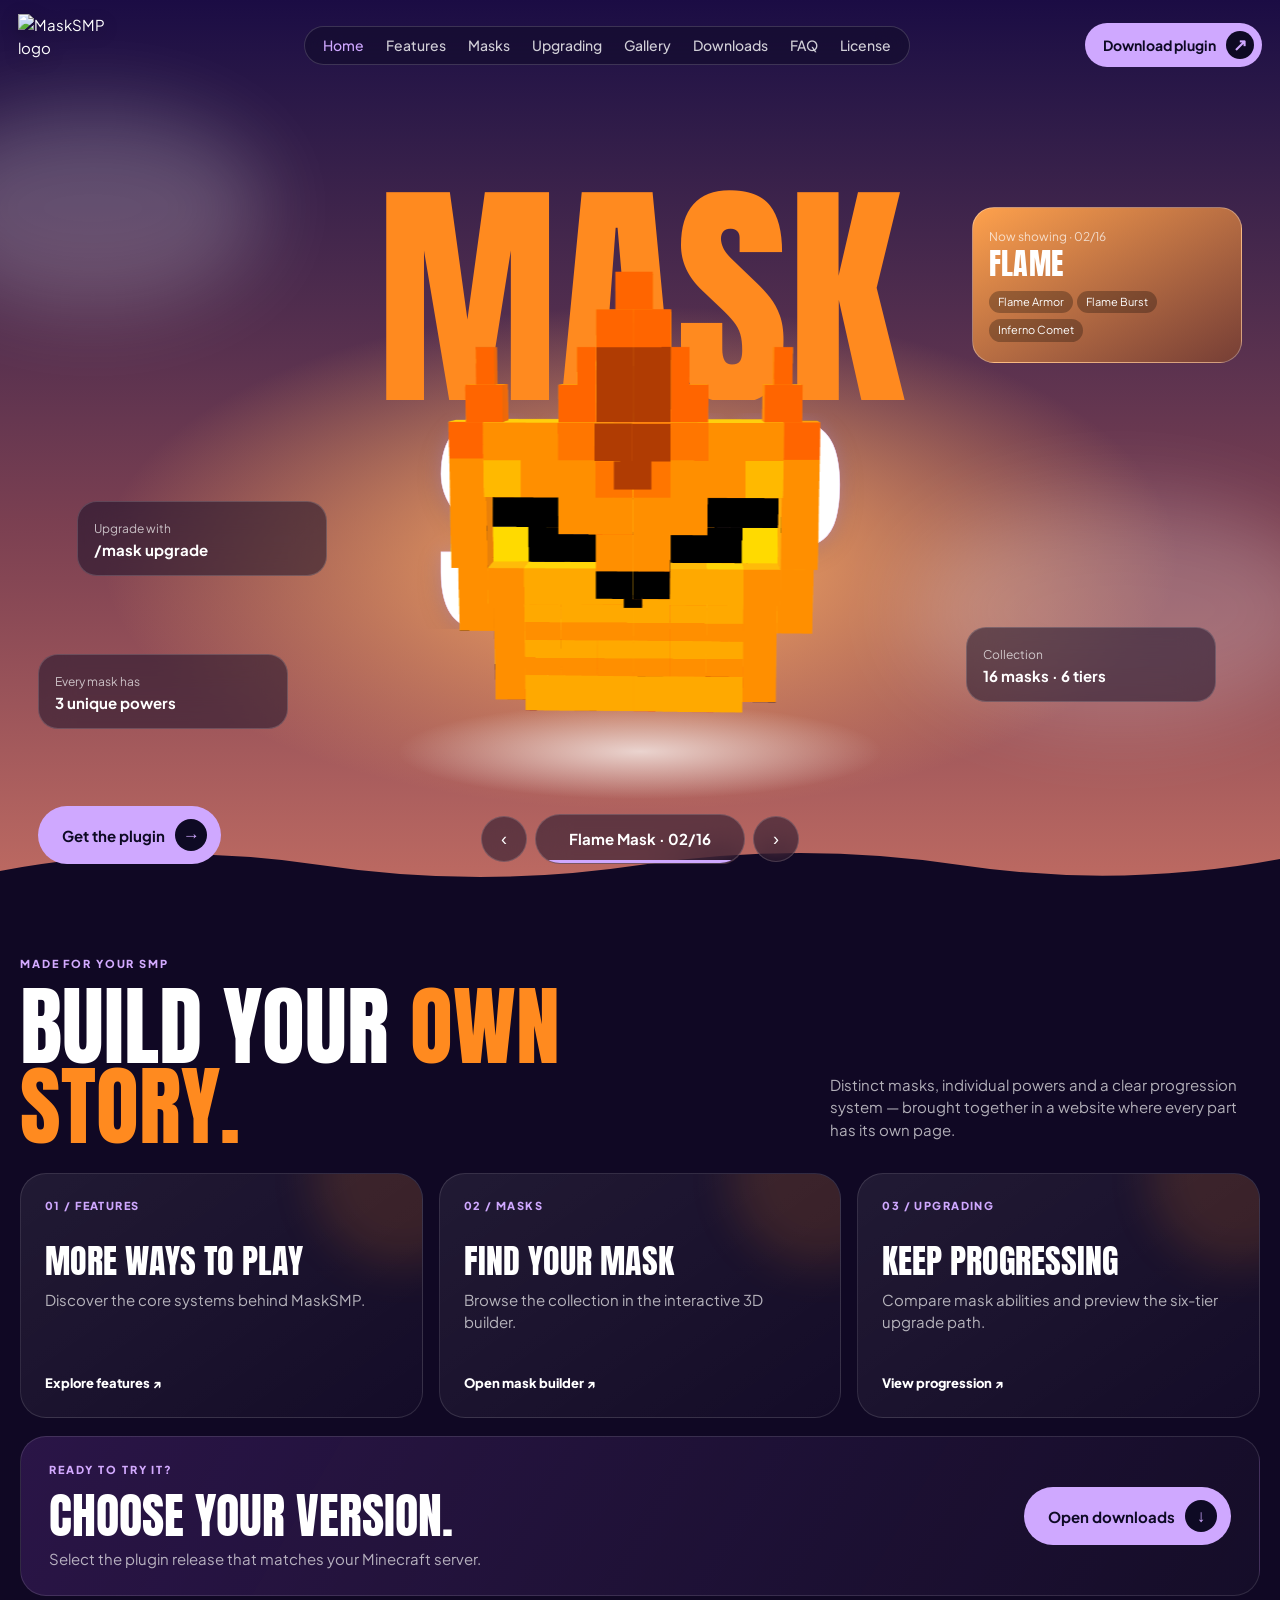
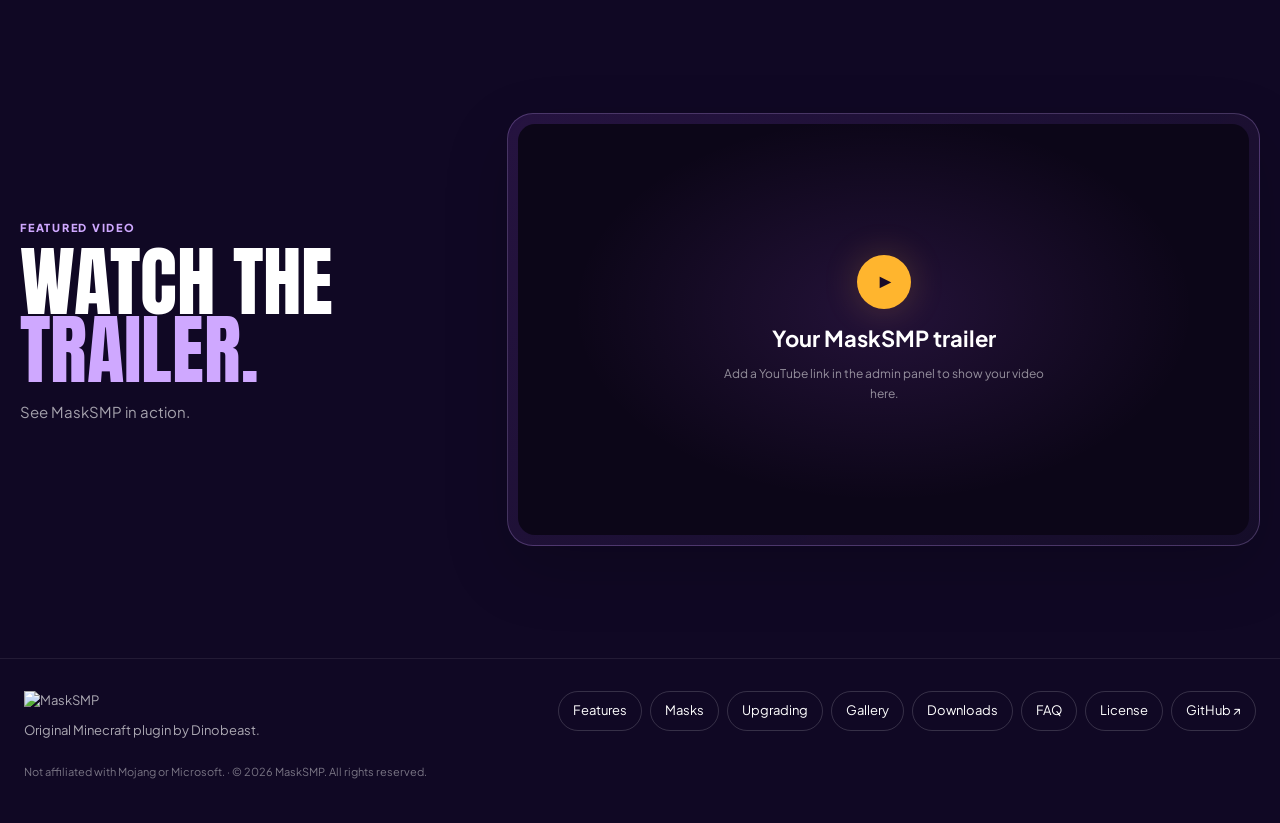
==== commit 42f3f6f1: "Add files via upload" ====
--- a/index.html
+++ b/index.html
@@ -1,103 +1,37 @@
 <!doctype html>
-<html lang="en">
-<head>
-  <meta charset="utf-8">
-  <meta name="viewport" content="width=device-width, initial-scale=1">
-  <meta name="theme-color" content="#120a20">
-  <meta name="description" content="Discover MaskSMP, a Minecraft plugin featuring unique masks, abilities, and upgrades.">
-  <title>MaskSMP — Minecraft plugin</title>
-  <link rel="stylesheet" href="styles.css">
-  <script src="script.js?v=publish-fix-1" defer></script>
-  <script src="mask-rotator.js" defer></script>
-  <link rel="icon" href="favicon.ico?v=publish-fix-1" sizes="any"><link rel="icon" type="image/png" sizes="32x32" href="favicon.png?v=publish-fix-1">
-</head>
-<body>
-  <div class="site-shell">
-    <header class="site-header">
-      <a class="brand" href="index.html" aria-label="MaskSMP homepage"><img class="brand-logo" src="assets/masksmp-logo-wide.png" alt="MaskSMP logo"><span class="brand-caption">MINECRAFT PLUGIN</span><span class="sr-only" data-config="siteName">MaskSMP</span></a>
-      <button class="menu-toggle" type="button" aria-expanded="false" aria-controls="main-nav" aria-label="Open menu">☰</button>
-      <nav id="main-nav" class="main-nav" aria-label="Main navigation">
-        <a class="active" href="index.html" data-config="navHomeText">Home</a>
-        <a href="masks.html" data-config="navMasksText">Masks</a>
-        <a href="downloads.html" data-config="navDownloadsText">Downloads</a>
-        <a href="features.html" data-config="navFeaturesText">Features</a>
-        <a href="gallery.html" data-config="navGalleryText">Gallery</a>
-      </nav>
-      <a class="button button-small button-primary header-download-cta" href="downloads.html"><span data-config="navPluginText">Download plugin</span> <span aria-hidden="true">↓</span></a>
-    </header>
-
-    <main>
-      <section class="hero section-wrap">
-        <div class="hero-copy">
-          <div class="eyebrow"><span class="status-dot"></span><span data-config="heroEyebrow">MINECRAFT PLUGIN</span></div>
-          <h1><span data-config="heroTitle">Your server.</span><br><span class="text-accent" data-config="heroAccent">Your legend.</span></h1>
-          <p class="hero-description" data-config="heroDescription">Bring unique masks, distinctive abilities, and an upgrade system to your Minecraft server.</p>
-          <div class="hero-actions">
-            <a class="button button-primary" id="hero-download" href="downloads.html"><span data-config="heroDownloadText">Download plugin</span> <span aria-hidden="true">↗</span></a>
-            <a class="button button-quiet" href="masks.html"><span data-config="heroMasksText">Explore the masks</span> <span aria-hidden="true">→</span></a>
-          </div>
-          <div class="hero-meta">
-            <span><i aria-hidden="true">✦</i> <span data-config="heroMetaOne">16 mask types</span></span>
-            <span><i aria-hidden="true">↗</i> <span data-config="heroMetaTwo">6 upgrade tiers</span></span>
-            <span><i aria-hidden="true">⌘</i> <span data-config="heroMetaThree">Unique abilities</span></span>
-          </div>
-        </div>
-        <a class="hero-visual hero-mask-stage" href="masks.html" aria-label="Bekijk de roterende 3D-mask en open alle masks"><canvas id="mask-rotator" width="900" height="900" aria-label="Een 3D Minecraft-mask draait en verandert na iedere volledige draai"></canvas></a>
-      </section>
-
-      <section class="trust-strip" aria-label="Plugin kenmerken">
-        <div class="section-wrap trust-inner"><span data-config="trustOne">BUILT FOR MINECRAFT SERVERS</span><i></i><span data-config="trustTwo">MASK COLLECTION</span><i></i><span data-config="trustThree">PROGRESSION SYSTEM</span><i></i><span data-config="trustFour">YOUR PLAYSTYLE</span></div>
-      </section>
-
-      <section class="section-wrap section-block" id="features">
-        <div class="section-heading">
-          <div><p class="eyebrow" data-config="featuresEyebrow">MAKE EVERY MASK UNIQUE</p><h2><span data-config="featuresTitleOne">A new way</span><br><span data-config="featuresTitleTwo">to play.</span></h2></div>
-          <div class="section-intro-block"><p class="section-intro"><span data-config="featuresIntro">Give players a reason to explore, upgrade, and find their own style. MaskSMP revolves around different masks and their abilities.</span></p><a class="text-link" href="features.html">Explore every feature <span aria-hidden="true">→</span></a></div>
-        </div>
-        <div class="feature-grid">
-          <article class="feature-card"><span class="feature-icon">✦</span><p class="card-kicker">01 / COLLECTION</p><h3 data-config="featureOneTitle">Unique masks</h3><p data-config="featureOneText">Explore a collection featuring Dragon, Flame, Shadow, Storm, Ocean, Galaxy, and more.</p><a href="masks.html"><span data-config="featureOneLink">Explore the collection</span> <span aria-hidden="true">→</span></a></article>
-          <article class="feature-card featured-card"><span class="feature-icon">↗</span><p class="card-kicker">02 / ABILITIES</p><h3 data-config="featureTwoTitle">Impactful abilities</h3><p data-config="featureTwoText">Give every mask a distinct playstyle, from powerful attacks to tactical abilities.</p><a href="masks.html"><span data-config="featureTwoLink">See examples</span> <span aria-hidden="true">→</span></a></article>
-          <article class="feature-card"><span class="feature-icon">⌁</span><p class="card-kicker">03 / PROGRESSION</p><h3 data-config="featureThreeTitle">Upgrade your mask</h3><p data-config="featureThreeText">Progress through six tiers and let players work toward their next upgrade with <code>/mask upgrade</code>.</p><a href="downloads.html"><span data-config="featureThreeLink">Plugin details</span> <span aria-hidden="true">→</span></a></article>
-        </div>
-      </section>
-
-      <section class="section-wrap section-block mask-preview-section">
-        <div class="section-heading compact-heading"><div><p class="eyebrow" data-config="maskPreviewEyebrow">FIND YOUR PLAYSTYLE</p><h2 data-config="maskPreviewTitle">Which mask fits your playstyle?</h2></div><a class="text-link" href="masks.html"><span data-config="maskPreviewLink">All 16 masks</span> <span aria-hidden="true">→</span></a></div>
-        <div class="mask-row" aria-label="Voorbeelden van masks">
-          <a class="mask-tile tone-gold" href="masks.html#dragon"><span class="mask-symbol">D</span><span><b>Dragon</b><small>Power · Fire</small></span><span class="tile-arrow">↗</span></a>
-          <a class="mask-tile tone-orange" href="masks.html#flame"><span class="mask-symbol">F</span><span><b>Flame</b><small>Fire · Attack</small></span><span class="tile-arrow">↗</span></a>
-          <a class="mask-tile tone-blue" href="masks.html#shadow"><span class="mask-symbol">S</span><span><b>Shadow</b><small>Tactics · Stealth</small></span><span class="tile-arrow">↗</span></a>
-          <a class="mask-tile tone-violet" href="masks.html#galaxy"><span class="mask-symbol">G</span><span><b>Galaxy</b><small>Cosmic · Rare</small></span><span class="tile-arrow">↗</span></a>
-        </div>
-      </section>
-
-      <section class="section-wrap section-block gallery-section" id="gallery">
-        <div class="section-heading compact-heading"><div><p class="eyebrow" data-config="galleryEyebrow">IN-GAME GALLERY</p><h2 data-config="galleryTitle">From your server.</h2></div><div class="section-intro-block"><p class="section-intro"><span data-config="galleryIntro">Screenshots you add through the admin panel will appear here after you save and publish your changes.</span></p><a class="text-link" href="gallery.html">Open full gallery <span aria-hidden="true">→</span></a></div></div>
-        <div id="gallery-grid" class="gallery-grid"><div class="gallery-empty"><span aria-hidden="true">▧</span><b data-config="galleryEmptyTitle">Your screenshots will appear here</b><p data-config="galleryEmptyText">Open the admin panel to add images.</p></div></div>
-      </section>
-
-
-      <section class="section-wrap section-block" id="download-teaser">
-        <div class="downloads-teaser"><div><p class="eyebrow" data-config="downloadsEyebrow">DOWNLOADS / RELEASES</p><h2>Your plugin. <span class="text-accent">Your version.</span></h2><p data-config="downloadsIntro">Choose the plugin version that fits your server or download a resource pack. Manage versions and files in the admin panel.</p></div><a class="button button-primary" href="downloads.html"><span data-config="heroDownloadText">Download plugin</span> <span aria-hidden="true">↗</span></a></div>
-      </section>
-
-      <section class="section-wrap section-block" id="plugin">
-        <div class="plugin-cta">
-          <div class="cta-orb" aria-hidden="true"><span></span></div>
-          <div class="cta-copy"><p class="eyebrow" data-config="pluginCtaEyebrow">READY TO UPGRADE YOUR SERVER?</p><h2 data-config="pluginDescription">Bring the MaskSMP experience to your server.</h2><p class="cta-version">Plugin version: <strong data-config="pluginVersion">Not set yet</strong><span class="dot-separator">•</span>Minecraft version: <strong data-config="minecraftVersion">Not set yet</strong><span id="server-ip-line" hidden class="server-ip-line"><span class="dot-separator">•</span>Server IP: <strong data-config="serverIp"></strong></span></p></div>
-          <div class="cta-actions"><a id="plugin-download" class="button button-primary" href="downloads.html"><span data-config="pluginInfoDownloadText">Download plugin</span> <span aria-hidden="true">↗</span></a><a id="discord-link" class="button button-outline" href="#" hidden target="_blank" rel="noopener noreferrer">Join Discord <span aria-hidden="true">↗</span></a><p id="download-note" class="download-note">Choose your plugin version on the Downloads page.</p></div>
-        </div>
-      </section>
-
-      <div id="image-lightbox" class="image-lightbox" hidden role="dialog" aria-modal="true" aria-label="Enlarge image">
-        <button type="button" class="lightbox-control lightbox-close" id="lightbox-close" aria-label="Close image">×</button>
-        <button type="button" class="lightbox-control lightbox-prev" id="lightbox-prev" aria-label="Previous image">‹</button>
-        <figure class="lightbox-panel"><img id="lightbox-image" alt=""><figcaption class="lightbox-caption"><span id="lightbox-title"></span><span id="lightbox-count" class="lightbox-count"></span></figcaption></figure>
-        <button type="button" class="lightbox-control lightbox-next" id="lightbox-next" aria-label="Next image">›</button>
-      </div>
-    </main>
-
-    <footer class="site-footer"><div class="section-wrap footer-inner"><a class="brand footer-brand" href="index.html" aria-label="MaskSMP homepage"><img class="brand-logo" src="assets/masksmp-logo-wide.png" alt="MaskSMP logo"><span class="brand-caption">MINECRAFT PLUGIN</span><span class="sr-only" data-config="siteName">MaskSMP</span></a><p data-config="footerTagline">Made for players who want to write their own story.</p><div class="footer-links"><a href="masks.html" data-config="navMasksText">Masks</a><a href="downloads.html" data-config="navDownloadsText">Downloads</a><a href="features.html">Features</a><a href="gallery.html">Gallery</a><a href="#plugin">Plugin</a><a id="contact-link" href="#" hidden>Contact</a><a href="license.html">License</a></div><small>© <span id="year"></span> <span data-config="siteName">MaskSMP</span>. All rights reserved.</small></div></footer>
-  </div>
-</body>
-</html>
+<html lang="en"><head><meta charset="utf-8"/><meta content="width=device-width, initial-scale=1, viewport-fit=cover" name="viewport"/><meta content="#100824" name="theme-color"/><meta content="Discover MaskSMP, a Minecraft plugin featuring collectible masks, distinctive powers and a six-tier upgrade system." name="description"/><title>MaskSMP — Official Minecraft Plugin</title><link rel="icon" href="masksmp-favicon-purple.ico?v=13" sizes="any"><link rel="icon" type="image/png" sizes="256x256" href="masksmp-favicon-purple.png?v=13"><link rel="apple-touch-icon" href="masksmp-favicon-purple.png?v=13"><link href="https://fonts.googleapis.com" rel="preconnect"/><link crossorigin="" href="https://fonts.gstatic.com" rel="preconnect"/><link href="https://fonts.googleapis.com/css2?family=Anton&amp;family=Plus+Jakarta+Sans:wght@400;500;600;700;800&amp;display=swap" rel="stylesheet"/><link href="styles.css" rel="stylesheet"/></head><body class="page-home"><canvas aria-hidden="true" id="cf"></canvas><nav aria-label="Main navigation" class="site-nav">
+<a aria-label="MaskSMP home" class="logo" href="index.html"><img alt="MaskSMP logo" src="assets/masksmp-logo-wide-purple.png"/></a>
+<button aria-controls="main-nav" aria-expanded="false" aria-label="Open navigation menu" class="menu-toggle" id="menu-toggle" type="button">☰</button>
+<div class="glass links" id="main-nav"><a aria-current="page" data-config="navHomeText" data-nav="home" href="index.html">Home</a><a data-config="navFeaturesText" data-nav="features" href="features.html">Features</a><a data-config="navMasksText" data-nav="masks" href="masks.html">Masks</a><a data-nav="upgrading" href="upgrading.html"><span data-site-text="index_text_003">Upgrading</span></a><a data-config="navGalleryText" data-nav="gallery" href="gallery.html">Gallery</a><a data-config="navDownloadsText" data-nav="downloads" href="downloads.html">Downloads</a><a data-config="navFaqText" data-nav="faq" href="faq.html">FAQ</a><a data-nav="license" href="license.html"><span data-site-text="index_text_004">License</span></a></div>
+<a class="pill nav-cta" href="downloads.html"><span data-config="navPluginText">Download plugin</span><b aria-hidden="true">↗</b></a>
+</nav><header class="hero" id="top">
+<div class="blob px" style="left:-6%;top:12%;width:340px;height:200px;--d:-20"></div><div class="blob" style="right:-4%;bottom:20%;width:420px;height:220px;animation-delay:-6s"></div>
+<h1 aria-label="Mask SMP" class="hl"><span><b><span data-site-text="index_text_005">Mask</span></b></span><span><b><span data-site-text="index_text_006">SMP</span></b></span></h1>
+<div class="floor"></div>
+<canvas aria-label="3D mask — click to switch mask" id="ch"></canvas>
+<div class="px card glass fl c1" style="--d:18"><small><span data-site-text="index_text_007">Every mask has</span></small><b><span data-site-text="index_text_008">3 unique powers</span></b></div>
+<div class="px card glass fl c2" style="--d:26"><small><span data-site-text="index_text_009">Upgrade with</span></small><b><span data-site-text="index_text_010">/mask upgrade</span></b></div>
+<div class="px card fl c3" style="--d:-22"><small id="nk">Now showing · 01/16</small><h3 id="nn"></h3><div id="np"></div></div>
+<div class="px card glass fl c4" style="--d:-14"><small><span data-site-text="index_text_011">Collection</span></small><b id="mcnt"><span data-site-text="index_text_012">16 masks · 6 tiers</span></b></div>
+<a class="pill cta" href="downloads.html"><span data-site-text="index_text_013">Get the plugin</span> <b>→</b></a>
+<div class="ctl"><button aria-label="Previous mask" class="glass" id="pv">‹</button><div class="glass now"><span id="hn"></span><i id="pg"></i></div><button aria-label="Next mask" class="glass" id="nx">›</button></div>
+<svg class="wave" preserveaspectratio="none" viewbox="0 0 1440 60"><path d="M0 30Q180 0 360 24T720 24 1080 24 1440 18V60H0Z"></path></svg>
+</header><div aria-hidden="true" class="mq" hidden="" id="mq"></div><section class="home-highlights"><div class="home-highlights-top"><div><p class="eyebrow"><span data-site-text="index_text_016">MADE FOR YOUR SMP</span></p><h2><span data-site-text="index_text_017">Build your</span> <i><span data-site-text="index_text_018">own story.</span></i></h2></div><p class="home-highlights-copy"><span data-site-text="index_text_019">Distinct masks, individual powers and a clear progression system — brought together in a website where every part has its own page.</span></p></div><div class="home-card-grid"><a class="home-card" href="features.html"><span class="home-card-number"><span data-site-text="index_text_020">01 / FEATURES</span></span><b><span data-site-text="index_text_021">More ways to play</span></b><p><span data-site-text="index_text_022">Discover the core systems behind MaskSMP.</span></p><span class="home-card-link"><span data-site-text="index_text_023">Explore features ↗</span></span></a><a class="home-card" href="masks.html"><span class="home-card-number"><span data-site-text="index_text_024">02 / MASKS</span></span><b><span data-site-text="index_text_025">Find your mask</span></b><p><span data-site-text="index_text_026">Browse the collection in the interactive 3D builder.</span></p><span class="home-card-link"><span data-site-text="index_text_027">Open mask builder ↗</span></span></a><a class="home-card" href="upgrading.html"><span class="home-card-number"><span data-site-text="index_text_028">03 / UPGRADING</span></span><b><span data-site-text="index_text_029">Keep progressing</span></b><p><span data-site-text="index_text_030">Compare mask abilities and preview the six-tier upgrade path.</span></p><span class="home-card-link"><span data-site-text="index_text_031">View progression ↗</span></span></a></div><div class="home-bottom-cta"><div><p class="eyebrow"><span data-site-text="index_text_032">READY TO TRY IT?</span></p><h2><span data-site-text="index_text_033">Choose your version.</span></h2><p><span data-site-text="index_text_034">Select the plugin release that matches your Minecraft server.</span></p></div><div class="home-cta-actions"><a class="pill" href="downloads.html"><span data-site-text="index_text_035">Open downloads</span> <b>↓</b></a><a class="pill home-modrinth" hidden="" href="#" id="modrinth-link" rel="noopener noreferrer" target="_blank"><span data-site-text="index_text_036">Open on Modrinth</span> <b>↗</b></a></div></div></section><section class="wrap bld" id="builder">
+<div><h2 class="t"><span data-site-text="index_text_037">Mask</span><br/><span data-site-text="index_text_038">builder</span></h2><p class="sub"><span data-site-text="index_text_039">Create the loadout of your dreams.</span></p>
+<div class="ld"><div id="ld" style="display:block;border:0;padding:0"></div><div class="tot"><div style="border:0;padding:0;display:block"><small><span data-site-text="index_text_040">Powers unlocked</span></small><b id="lt"></b></div></div></div>
+<a class="pill dl" href="downloads.html"><span data-site-text="index_text_041">Download plugin</span> <b>↓</b></a></div>
+<div class="stg"><div class="plat"></div><canvas aria-label="3D mask builder preview" id="cb"></canvas><div class="tag"><i></i><span data-site-text="index_text_042">3D preview</span></div>
+<div class="rt"><button aria-label="Rotate left" id="rl">↺</button><button aria-label="Rotate right" id="rr">↻</button></div></div>
+<div>
+<div class="opt"><small><span data-site-text="index_text_043">Mask</span></small><div class="sw" id="sw"></div><div class="nm" id="sn"></div></div>
+<div class="opt tier-select-opt"><small><span data-site-text="index_text_044">Upgrade tier</span></small><div class="tr6" id="t6"></div><div aria-live="polite" class="tier-selected-preview"><div class="tier-selected-preview-head"><strong id="tier-preview-level">Mask Level 4</strong><span id="tier-preview-mask">Dragon Mask</span></div><div class="tier-current-art"><canvas aria-label="Rotating 3D mask preview for Mask Level 4" id="tier-current-canvas"></canvas><span aria-hidden="true" class="tier-current-glow"></span></div><p class="tier-preview-unlock" id="tier-preview-unlock">Appearance preview</p></div></div>
+<div class="opt"><small><span data-site-text="index_text_045">Powers</span></small><div class="pw" id="pw"></div></div>
+<div class="opt"><small><span data-site-text="index_text_046">Upgrade command</span></small><div class="cmd"><span><span data-site-text="index_text_047">/mask upgrade</span></span><button aria-label="Copy command" id="cp">⧉</button></div></div>
+</div></section><section class="wrap glass lb" id="live">
+<div><div class="lh"><h2 class="t"><span data-site-text="index_text_048">All masks</span></h2><span class="live"><i></i><span data-site-text="index_text_049">AUTOPLAY</span></span></div>
+<div class="tb" id="tb"><div class="th"><span><span data-site-text="index_text_050">Pos</span></span><span><span data-site-text="index_text_051">Mask</span></span><span><span data-site-text="index_text_052">Powers</span></span><span><span data-site-text="index_text_053">Tiers</span></span></div><div id="rows"></div></div></div>
+<aside class="ov"><h3><span data-site-text="index_text_054">Overview</span></h3><svg aria-label="Upgrade path" id="tp" viewbox="0 0 240 80"></svg><p id="tcap"></p>
+<div><small style="opacity:.6"><span data-site-text="index_text_055">Selected mask</span></small><div id="on" style="font:400 36px/1.1 var(--disp);text-transform:uppercase"></div></div>
+<div class="tiles"><div><small><span data-site-text="index_text_056">Powers</span></small><b><span data-site-text="index_text_057">3</span></b></div><div><small><span data-site-text="index_text_058">Tiers</span></small><b><span data-site-text="index_text_059">6</span></b></div></div>
+<div class="fc"><div class="no" id="oid"></div><canvas aria-hidden="true" id="co"></canvas><div class="nm" id="om"></div><div class="tg"><span data-site-text="index_text_060">Selected</span></div></div></aside>
+</section><section class="wrap" id="gallery" style="padding-top:70px"><h2 class="t"><span data-site-text="index_text_061">Straight from</span><br/><span data-site-text="index_text_062">the server</span></h2><div class="ga" id="ga"></div><div aria-label="Image viewer" aria-modal="true" class="image-lightbox" hidden="" id="image-lightbox" role="dialog"><div class="lightbox-panel"><button aria-label="Close image" class="lightbox-control lightbox-close" id="lightbox-close" type="button">×</button><button aria-label="Previous image" class="lightbox-control lightbox-prev" id="lightbox-prev" type="button">‹</button><img alt="" id="lightbox-image" src=""/><button aria-label="Next image" class="lightbox-control lightbox-next" id="lightbox-next" type="button">›</button><div class="lightbox-caption"><strong id="lightbox-title"></strong><span id="lightbox-count"></span></div></div></div></section><section aria-labelledby="trailer-title" class="wrap trailer-section" id="trailer"><div class="trailer-heading"><p class="eyebrow"><span data-site-text="index_text_065">FEATURED VIDEO</span></p><h2 class="t" id="trailer-title"><span data-site-text="index_text_066">Watch the</span> <i><span data-site-text="index_text_067">trailer.</span></i></h2><p><span data-site-text="index_text_068">See MaskSMP in action.</span></p></div><div class="trailer-frame"><div class="trailer-player" id="trailer-player"><div class="trailer-empty"><span aria-hidden="true" class="trailer-play-icon">▶</span><strong>Your MaskSMP trailer</strong><span>Add a YouTube link in the admin panel to show your video here.</span></div></div></div></section><footer class="site-footer"><div class="footer-inner"><div class="footer-brand"><a href="index.html"><img alt="MaskSMP" src="assets/masksmp-logo-wide-purple.png"/></a><span><span data-site-text="index_text_069">Original Minecraft plugin by Dinobeast.</span></span></div><div aria-label="Footer navigation" class="footer-links" role="navigation"><a href="features.html"><span data-site-text="index_text_070">Features</span></a><a href="masks.html"><span data-site-text="index_text_071">Masks</span></a><a href="upgrading.html"><span data-site-text="index_text_072">Upgrading</span></a><a href="gallery.html"><span data-site-text="index_text_073">Gallery</span></a><a href="downloads.html"><span data-site-text="index_text_074">Downloads</span></a><a href="faq.html"><span data-site-text="index_text_075">FAQ</span></a><a href="license.html"><span data-site-text="index_text_076">License</span></a><a href="https://github.com/jcourtens88-byte/MaskedSMP" rel="noopener noreferrer" target="_blank"><span data-site-text="index_text_077">GitHub ↗</span></a></div></div><small class="footer-legal"><span data-site-text="index_text_078">Not affiliated with Mojang or Microsoft. · ©</span> <span id="year"><span data-site-text="index_text_079">2026</span></span> <span data-site-text="index_text_080">MaskSMP. All rights reserved.</span></small></footer><dialog id="lb2"><img alt="" id="li"/></dialog><script src="mask-visuals.js"></script><script defer="" src="script.js"></script></body></html>
--- a/styles.css
+++ b/styles.css
@@ -1,94 +1,1237 @@
-@import url('https://fonts.googleapis.com/css2?family=DM+Mono:wght@400;500&family=Manrope:wght@400;500;600;700;800&display=swap');
-:root{color-scheme:dark;--bg:#120a20;--surface:#1a1027;--surface-2:#21132e;--line:#3b2849;--text:#f7f2e8;--muted:#b6a8c3;--accent:#ffb52b;--accent-2:#ffe27a;--radius:22px;--max:1180px;font-family:Manrope,Inter,system-ui,-apple-system,BlinkMacSystemFont,"Segoe UI",sans-serif;background:var(--bg);color:var(--text);font-synthesis:none;text-rendering:optimizeLegibility;scroll-behavior:smooth}
-*{box-sizing:border-box}body{margin:0;background:var(--bg);color:var(--text);line-height:1.6}a{color:inherit;text-decoration:none}button,input,textarea,select{font:inherit}button,a{-webkit-tap-highlight-color:transparent}button:focus-visible,a:focus-visible,input:focus-visible,textarea:focus-visible,select:focus-visible{outline:2px solid var(--accent);outline-offset:4px}.site-shell{overflow:hidden;position:relative;background:radial-gradient(ellipse at 50% -18%,rgba(41,91,77,.18),transparent 52%),var(--bg)}.section-wrap{width:min(var(--max),calc(100% - 48px));margin-inline:auto}.site-header{width:min(var(--max),calc(100% - 48px));height:88px;margin:auto;display:flex;align-items:center;gap:34px;border-bottom:1px solid rgba(146,163,172,.15);position:relative;z-index:10}.brand{display:inline-flex;align-items:center;gap:12px;min-width:max-content}.brand-mark{height:34px;width:34px;border:1px solid rgba(255,181,43,.65);border-radius:10px;display:flex;align-items:center;justify-content:center;gap:3px;transform:rotate(-8deg);background:rgba(255,181,43,.07)}.brand-mark span{width:4px;border-radius:3px;background:var(--accent);transform:skew(-17deg)}.brand-mark span:nth-child(1){height:10px}.brand-mark span:nth-child(2){height:18px}.brand-mark span:nth-child(3){height:13px}.brand-name{display:flex;flex-direction:column;line-height:1.15;gap:5px}.brand-name strong{font-size:17px;font-weight:800;letter-spacing:.04em}.brand-name small{font:9px 'DM Mono',monospace;letter-spacing:.17em;color:var(--muted)}.main-nav{display:flex;align-items:center;gap:30px;margin-left:auto}.main-nav a,.footer-links a{font-size:12px;font-weight:700;color:#a9b7be;transition:color .18s}.main-nav a:hover,.main-nav a.active,.footer-links a:hover{color:var(--accent)}.button{min-height:48px;padding:0 20px;display:inline-flex;gap:12px;align-items:center;justify-content:center;border-radius:11px;font-size:12px;font-weight:800;letter-spacing:.01em;transition:transform .18s,border-color .18s,background .18s;white-space:nowrap}.button:hover{transform:translateY(-2px)}.button-primary{background:var(--accent);color:#221000;border:1px solid var(--accent)}.button-primary:hover{background:var(--accent-2)}.button-outline{border:1px solid #33444e;background:rgba(255,255,255,.015);color:var(--text)}.button-outline:hover{border-color:var(--accent)}.button-quiet{color:var(--text);border:1px solid transparent}.button-quiet:hover{border-color:var(--line)}.button-small{min-height:40px;padding:0 15px}.menu-toggle{display:none;background:transparent;color:var(--text);border:1px solid var(--line);border-radius:9px;padding:6px 10px;font-size:18px}
-.hero{min-height:590px;display:grid;grid-template-columns:1fr .94fr;gap:30px;align-items:center;padding-block:62px 70px}.hero-copy{max-width:570px;position:relative;z-index:2}.eyebrow{font:500 10px 'DM Mono',monospace;letter-spacing:.2em;color:var(--accent);margin:0 0 22px;display:flex;align-items:center;gap:10px;text-transform:uppercase}.status-dot{width:7px;height:7px;border-radius:50%;background:var(--accent);box-shadow:0 0 15px rgba(255,181,43,.8)}h1,h2,h3,p{margin-top:0}.hero h1{font-size:clamp(44px,5.5vw,76px);letter-spacing:-.065em;line-height:1.05;margin:0 0 24px;font-weight:800}.text-accent{color:var(--accent)}.hero-description{max-width:470px;color:var(--muted);font-size:15px;line-height:1.9;margin-bottom:30px}.hero-actions{display:flex;gap:10px;flex-wrap:wrap}.hero-meta{display:flex;gap:20px;flex-wrap:wrap;margin-top:36px;color:#a9b7be;font-size:10px;font-weight:700}.hero-meta span{display:flex;gap:7px;align-items:center}.hero-meta i{font-style:normal;color:var(--accent)}.hero-visual{height:430px;position:relative;isolation:isolate}.visual-grid{position:absolute;inset:30px 0;opacity:.25;background-image:linear-gradient(rgba(255,181,43,.11) 1px,transparent 1px),linear-gradient(90deg,rgba(255,181,43,.11) 1px,transparent 1px);background-size:36px 36px;mask-image:radial-gradient(ellipse,black,transparent 72%)}.visual-orbit{position:absolute;left:50%;top:50%;width:330px;height:330px;border:1px solid rgba(255,181,43,.22);border-radius:50%;transform:translate(-50%,-50%) rotate(-27deg)}.orbit-two{width:255px;height:365px;transform:translate(-50%,-50%) rotate(48deg);border-color:rgba(255,181,43,.14)}.visual-core{position:absolute;left:50%;top:50%;width:175px;height:175px;transform:translate(-50%,-50%);display:grid;place-items:center}.core-diamond{width:104px;height:104px;border:1px solid var(--accent);transform:rotate(45deg);display:grid;place-items:center;background:linear-gradient(135deg,rgba(255,181,43,.17),rgba(7,19,16,.7));box-shadow:0 0 65px rgba(255,181,43,.13),inset 0 0 34px rgba(255,181,43,.08)}.core-diamond span{width:48px;height:48px;border:2px solid var(--accent);transform:rotate(0deg);clip-path:polygon(50% 0,100% 50%,50% 100%,0 50%);background:rgba(255,181,43,.08)}.core-ring{position:absolute;inset:0;border:1px dashed rgba(255,181,43,.45);border-radius:50%;animation:spin 28s linear infinite}.ring-two{inset:-22px;border-style:solid;border-color:rgba(255,181,43,.12);animation-direction:reverse;animation-duration:38s}.visual-panel{position:absolute;display:flex;flex-direction:column;gap:8px;padding:15px 17px;background:rgba(12,22,28,.9);border:1px solid #2c4945;box-shadow:0 16px 38px #0005;backdrop-filter:blur(12px);font:9px 'DM Mono',monospace;letter-spacing:.12em;color:var(--muted)}.visual-panel b{font:800 13px Manrope,sans-serif;letter-spacing:.07em;color:var(--text)}.visual-panel i{font-style:normal;font-size:8px;color:var(--accent)}.panel-back{right:3%;top:45px;min-width:145px}.panel-front{left:3%;bottom:42px;min-width:180px}.visual-panel em{color:var(--accent);font-style:normal}.progress-track{height:3px;background:#293a42;width:100%;margin-top:4px}.progress-track i{display:block;height:100%;width:62%;background:var(--accent)}.float-chip{position:absolute;display:flex;gap:11px;align-items:center;padding:11px 15px;background:#101a20;border:1px solid #293840;box-shadow:0 12px 32px #0004;border-radius:12px}.chip-top{top:8px;left:0}.chip-bottom{bottom:8px;right:0}.chip-symbol{font-size:20px;color:var(--accent)}.float-chip span:last-child{display:flex;flex-direction:column;gap:3px}.float-chip b{font-size:10px}.float-chip small{font-size:9px;color:var(--muted)}@keyframes spin{to{transform:rotate(360deg)}}
-.trust-strip{border-block:1px solid rgba(146,163,172,.13);background:rgba(255,255,255,.012)}.trust-inner{min-height:72px;display:flex;align-items:center;justify-content:space-between;gap:18px;color:#7e919b;font:9px 'DM Mono',monospace;letter-spacing:.13em}.trust-inner i{width:4px;height:4px;border-radius:50%;background:var(--accent);opacity:.75}.section-block{padding-block:102px}.section-heading{display:flex;align-items:flex-end;justify-content:space-between;gap:36px;margin-bottom:36px}.section-heading .eyebrow{margin-bottom:16px}.section-heading h2,.plugin-cta h2,.subpage-hero h1{font-size:clamp(32px,4vw,49px);line-height:1.14;letter-spacing:-.05em;margin-bottom:0}.section-intro{max-width:390px;margin:0;color:var(--muted);font-size:13px;line-height:1.9}.feature-grid{display:grid;grid-template-columns:repeat(3,1fr);gap:14px}.feature-card{background:linear-gradient(155deg,#111b22,#0d141a);border:1px solid #202f38;border-radius:18px;padding:27px 27px 24px;min-height:275px;display:flex;flex-direction:column;transition:transform .2s,border-color .2s}.feature-card:hover{transform:translateY(-4px);border-color:#446358}.featured-card{background:linear-gradient(155deg,rgba(255,181,43,.105),#0d1519 65%);border-color:#315346}.feature-icon{width:42px;height:42px;display:grid;place-items:center;color:var(--accent);border:1px solid #315346;border-radius:12px;background:rgba(255,181,43,.055);font-size:21px;margin-bottom:28px}.card-kicker{font:10px 'DM Mono',monospace;letter-spacing:.14em;color:#76918b;margin-bottom:9px}.feature-card h3{font-size:19px;letter-spacing:-.03em;margin-bottom:10px}.feature-card>p:not(.card-kicker){font-size:12px;line-height:1.85;color:var(--muted);margin-bottom:24px}.feature-card code{font:11px 'DM Mono',monospace;color:var(--accent);background:rgba(255,181,43,.08);padding:3px 5px;border-radius:4px}.feature-card a{font-size:11px;font-weight:800;color:var(--accent);margin-top:auto}.feature-card a span{margin-left:6px}.compact-heading{align-items:center;margin-bottom:28px}.compact-heading h2{font-size:clamp(28px,3vw,39px)}.text-link{font-size:11px;font-weight:800;color:var(--accent);white-space:nowrap}.text-link span{margin-left:6px}.mask-row{display:grid;grid-template-columns:repeat(4,1fr);gap:12px}.mask-tile{min-width:0;position:relative;display:flex;gap:13px;align-items:center;padding:18px 14px;border:1px solid #25343d;border-radius:15px;background:linear-gradient(140deg,#131f26,#0b1116);overflow:hidden;transition:transform .2s,border-color .2s}.mask-tile:after{content:"";position:absolute;width:80px;height:80px;border-radius:50%;right:-28px;top:-34px;background:var(--tile);opacity:.08;filter:blur(2px)}.mask-tile:hover{transform:translateY(-3px);border-color:var(--tile)}.mask-symbol{width:42px;height:42px;display:grid;place-items:center;flex:none;border:1px solid color-mix(in srgb,var(--tile),transparent 55%);border-radius:12px;background:color-mix(in srgb,var(--tile),transparent 91%);font-size:18px;font-weight:800;color:var(--tile)}.mask-tile>span:nth-child(2){display:flex;flex-direction:column;min-width:0;gap:4px}.mask-tile b{font-size:12px}.mask-tile small{font-size:9px;color:var(--muted)}.tile-arrow{margin-left:auto;color:#79918c;font-size:14px}.tone-gold{--tile:#edd28e}.tone-orange{--tile:#ff995e}.tone-blue{--tile:#84c8fc}.tone-violet{--tile:#c1a0ff}.gallery-section{padding-top:30px}.gallery-grid{display:grid;grid-template-columns:repeat(3,1fr);gap:14px}.gallery-card{margin:0;min-width:0;background:var(--surface);border:1px solid var(--line);border-radius:15px;overflow:hidden}.gallery-card img{display:block;width:100%;height:220px;object-fit:cover;background:#111d25}.gallery-card figcaption{padding:13px 16px;font-size:12px;font-weight:700}.gallery-empty{grid-column:1/-1;min-height:160px;border:1px dashed #2c4249;border-radius:18px;display:flex;flex-direction:column;align-items:center;justify-content:center;text-align:center;padding:20px;background:rgba(255,255,255,.012)}.gallery-empty>span{font-size:25px;color:var(--accent);margin-bottom:8px}.gallery-empty b{font-size:13px}.gallery-empty p{font-size:11px;color:var(--muted);margin:6px 0 0}.plugin-cta{position:relative;overflow:hidden;display:grid;grid-template-columns:110px 1fr auto;gap:25px;align-items:center;padding:37px 39px;border:1px solid #345247;border-radius:23px;background:radial-gradient(ellipse at 0% 50%,rgba(255,181,43,.11),transparent 45%),linear-gradient(110deg,#101c22,#0b1217)}.cta-orb{width:84px;height:84px;border-radius:50%;border:1px solid rgba(255,181,43,.45);display:grid;place-items:center;box-shadow:0 0 55px rgba(255,181,43,.09)}.cta-orb span{width:31px;height:31px;border:1px solid var(--accent);transform:rotate(45deg);box-shadow:0 0 24px rgba(255,181,43,.3)}.cta-copy .eyebrow{margin-bottom:12px}.plugin-cta h2{font-size:25px;max-width:510px}.cta-version{font-size:10px;color:var(--muted);margin:13px 0 0}.cta-version strong{color:#d8e4e5;font-weight:700}.dot-separator{padding:0 8px;color:var(--accent)}.cta-actions{min-width:185px;display:flex;flex-direction:column;gap:9px;align-items:stretch}.download-note{font-size:9px;line-height:1.55;color:var(--muted);text-align:center;margin:0}.site-footer{border-top:1px solid rgba(146,163,172,.14);padding:35px 0}.footer-inner{display:flex;align-items:center;gap:22px;flex-wrap:wrap}.footer-brand .brand-mark{width:28px;height:28px}.footer-brand .brand-name strong{font-size:13px}.footer-brand .brand-name small{font-size:7px}.footer-inner>p{font-size:10px;color:var(--muted);margin:0}.footer-links{display:flex;gap:19px;margin-left:auto}.footer-links a{font-size:10px}.footer-inner>small{font-size:9px;color:#73858e}
-/* mask collection page */
-.subpage-hero{padding-block:75px 34px;max-width:var(--max)}.subpage-hero .eyebrow{margin-bottom:18px}.subpage-hero h1{font-size:clamp(39px,5vw,61px);margin-bottom:18px}.subpage-hero>p:last-child{max-width:660px;color:var(--muted);font-size:14px;line-height:1.9}.mask-collection{padding-top:24px}.mask-detail-grid{display:grid;grid-template-columns:repeat(4,1fr);gap:13px}.mask-detail{min-height:210px;background:linear-gradient(145deg,#111d24,#0b1116);border:1px solid var(--line);border-radius:17px;padding:20px;position:relative;overflow:hidden;scroll-margin-top:24px}.mask-detail:after{content:"";position:absolute;right:-26px;top:-28px;width:105px;height:105px;border-radius:50%;background:var(--tone);filter:blur(36px);opacity:.13}.mask-detail .detail-index{font:10px 'DM Mono',monospace;color:var(--tone);letter-spacing:.14em}.mask-detail h2{font-size:17px;letter-spacing:-.03em;margin:17px 0 8px}.mask-detail p{font-size:11px;line-height:1.8;color:var(--muted);margin-bottom:0}.mask-detail .detail-tag{display:inline-block;font:9px 'DM Mono',monospace;letter-spacing:.06em;color:var(--tone);border:1px solid color-mix(in srgb,var(--tone),transparent 65%);border-radius:20px;padding:4px 8px;margin-top:17px}.ability-panel{padding:25px;background:#0f1a20;border:1px solid #2b4540;border-radius:18px;display:grid;grid-template-columns:1fr 1fr;gap:25px}.ability-panel h3{font-size:17px;margin-bottom:9px}.ability-panel p{color:var(--muted);font-size:12px;line-height:1.85;margin:0}.ability-panel code{font:11px 'DM Mono',monospace;color:var(--accent)}
-@media(max-width:1000px){.site-header{gap:18px}.main-nav{gap:18px}.hero{grid-template-columns:1fr .8fr;gap:4px}.hero-visual{transform:scale(.9);transform-origin:center}.trust-inner{font-size:8px}.mask-row{grid-template-columns:repeat(2,1fr)}.mask-detail-grid{grid-template-columns:repeat(3,1fr)}.plugin-cta{grid-template-columns:74px 1fr;gap:20px}.cta-orb{width:68px;height:68px}.cta-actions{grid-column:2;flex-direction:row;align-items:center;flex-wrap:wrap}.download-note{text-align:left}}
-@media(max-width:720px){.section-wrap,.site-header{width:min(100% - 32px,var(--max))}.site-header{height:72px}.brand-mark{width:31px;height:31px}.menu-toggle{display:block;margin-left:auto}.site-header>.button{display:none}.main-nav{position:absolute;left:0;right:0;top:70px;background:#0d151b;border:1px solid var(--line);border-radius:13px;padding:14px;display:none;flex-direction:column;align-items:stretch;gap:0;box-shadow:0 18px 35px #0007}.main-nav.open{display:flex}.main-nav a{padding:12px 9px}.hero{grid-template-columns:1fr;padding-block:55px 35px;gap:8px}.hero h1{font-size:clamp(43px,12vw,66px)}.hero-description{font-size:13px}.hero-visual{height:345px;transform:scale(.85);margin-inline:-25px;margin-top:-8px;margin-bottom:-20px}.trust-inner{justify-content:center;flex-wrap:wrap;padding:18px 0;gap:11px 14px}.trust-inner span{font-size:8px}.trust-inner i{display:none}.section-block{padding-block:68px}.section-heading{align-items:flex-start;flex-direction:column;gap:15px;margin-bottom:24px}.section-heading h2{font-size:35px}.section-intro{font-size:12px}.feature-grid{grid-template-columns:1fr}.feature-card{min-height:225px}.feature-icon{margin-bottom:17px}.mask-row{grid-template-columns:1fr 1fr;gap:9px}.mask-tile{padding:13px 10px;gap:9px}.mask-symbol{width:35px;height:35px}.tile-arrow{display:none}.gallery-grid{grid-template-columns:1fr}.gallery-card img{height:210px}.plugin-cta{grid-template-columns:1fr;padding:25px;gap:18px}.cta-orb{width:58px;height:58px}.plugin-cta h2{font-size:23px}.cta-actions{grid-column:1;flex-direction:column;align-items:stretch}.download-note{text-align:center}.footer-inner{align-items:flex-start}.footer-inner>p{width:calc(100% - 90px);margin-left:auto}.footer-links{order:4;width:100%;margin:4px 0 0}.footer-inner>small{width:100%}.subpage-hero{padding-top:58px}.mask-detail-grid{grid-template-columns:repeat(2,1fr)}.mask-detail{min-height:190px;padding:16px}.ability-panel{grid-template-columns:1fr}.cta-version{line-height:2}}
-@media(max-width:380px){.hero-meta{gap:10px}.hero-meta span{font-size:9px}.mask-row{grid-template-columns:1fr}.mask-detail-grid{grid-template-columns:1fr}.mask-detail{min-height:160px}.hero-visual{transform:scale(.75);margin-inline:-40px}}
-@media(prefers-reduced-motion:reduce){*,*:before,*:after{scroll-behavior:auto!important;animation-duration:.01ms!important;animation-iteration-count:1!important;transition-duration:.01ms!important}}
-
-
-/* Embedded original MaskSMP interactive HTML in the homepage hero. */
-.hero-visual.hero-mask-embed{height:auto;aspect-ratio:16/9;min-height:0;position:relative;overflow:hidden;border:1px solid rgba(255,181,43,.18);border-radius:16px;background:#120a20;box-shadow:0 22px 55px rgba(0,0,0,.24);transform:none;margin:0;}
-.hero-mask-embed iframe{display:block;width:100%;height:100%;border:0;background:#120a20;}
-@media(max-width:1000px){.hero-visual.hero-mask-embed{transform:none;}}
-@media(max-width:720px){.hero-visual.hero-mask-embed{width:100%;height:auto;aspect-ratio:16/9;transform:none;margin:8px 0 0;}}
-@media(max-width:380px){.hero-visual.hero-mask-embed{transform:none;}}
-
-
-/* Larger, clearer mask entry on the homepage */
-.hero-visual.hero-mask-card{display:block;position:relative;min-height:380px;height:auto;aspect-ratio:1.04/1;overflow:hidden;text-decoration:none;border:1px solid rgba(255,181,43,.23);border-radius:22px;background:radial-gradient(circle at 50% 44%,rgba(255,181,43,.12),transparent 35%),linear-gradient(145deg,#111f24,#081015 74%);box-shadow:0 25px 70px #0004;transform:none}
-.hero-mask-card:before{content:"";position:absolute;inset:12%;border:1px solid rgba(255,181,43,.09);border-radius:50%}
-.hero-mask-orbit{position:absolute;left:50%;top:43%;width:62%;aspect-ratio:1;border:1px solid rgba(255,181,43,.34);border-radius:50%;transform:translate(-50%,-50%);animation:maskOrbit 18s linear infinite}
-.hero-mask-orbit.orbit-two{width:47%;border-style:dashed;animation-duration:24s;animation-direction:reverse}
-.hero-mask-core{position:absolute;left:50%;top:43%;width:28%;aspect-ratio:1;display:grid;place-items:center;transform:translate(-50%,-50%) rotate(45deg);border:1px solid #ffb52b;background:linear-gradient(145deg,rgba(255,181,43,.16),rgba(255,181,43,.025));box-shadow:0 0 50px rgba(255,181,43,.13),inset 0 0 35px rgba(255,181,43,.08)}
-.hero-mask-glyph{transform:rotate(-45deg);font-size:clamp(52px,7vw,100px);font-weight:900;letter-spacing:-.1em;color:#dffcf1;text-shadow:0 0 35px rgba(255,181,43,.3)}
-.hero-mask-label{position:absolute;left:8%;right:8%;bottom:8%;display:flex;flex-direction:column;gap:8px;padding:19px 21px;border:1px solid #263c42;background:rgba(9,17,21,.88);backdrop-filter:blur(14px);border-radius:13px}
-.hero-mask-label small,.hero-mask-count{font:10px 'DM Mono',monospace;letter-spacing:.15em;color:#ffb52b}
-.hero-mask-label strong{font-size:clamp(19px,2vw,27px);letter-spacing:-.04em;color:#e6f0ee}
-.hero-mask-label>span{font-size:11px;color:#9cafb4}
-.hero-mask-label b{float:right;color:#ffb52b;font-size:16px}
-.hero-mask-count{position:absolute;right:8%;top:8%;padding:11px 13px;border:1px solid #2b4645;background:#0a1419;font-size:13px;color:#e8f5f0}
-.hero-mask-count i{font-style:normal;color:#ffb52b;margin:0 7px}
-@keyframes maskOrbit{to{transform:translate(-50%,-50%) rotate(360deg)}}
-.download-grid{display:grid;grid-template-columns:1fr 1fr;gap:16px}
-.download-card{padding:25px;border:1px solid #283b42;border-radius:19px;background:linear-gradient(145deg,#111e24,#0b1217);min-width:0}
-.download-card-top{display:flex;justify-content:space-between;align-items:center;margin-bottom:24px}
-.download-file-icon{display:grid;place-items:center;width:48px;height:48px;border-radius:12px;border:1px solid rgba(255,181,43,.35);background:rgba(255,181,43,.08);color:#ffb52b;font:700 12px 'DM Mono',monospace}
-.download-file-icon.pack-icon{color:#b8c9ff;border-color:rgba(184,201,255,.3);background:rgba(184,201,255,.07)}
-.download-status{font:9px 'DM Mono',monospace;letter-spacing:.14em;color:#ffb52b;border:1px solid #29463e;border-radius:30px;padding:7px 10px}
-.download-card h3{font-size:22px;letter-spacing:-.04em;margin:0 0 9px}
-.download-card-copy{color:var(--muted);font-size:12px;line-height:1.8;min-height:42px}
-.download-card label{display:block;color:#dce9e5;font-size:11px;font-weight:700;margin:18px 0 8px}
-.download-card select{width:100%;min-width:0;background:#0a1217;color:#eaf3f1;border:1px solid #30464c;border-radius:10px;padding:12px;font:inherit;font-size:12px}
-.download-meta{font-size:11px;line-height:1.7;color:#93a7ad;min-height:22px;margin:10px 0 14px;white-space:pre-line}
-.download-wide{width:100%;justify-content:center}
-.modrinth-banner{margin-top:18px;padding:23px 26px;border:1px solid #293c43;border-radius:18px;display:flex;align-items:center;justify-content:space-between;gap:24px;background:radial-gradient(ellipse at 0 100%,rgba(255,181,43,.07),transparent 60%),#0d171c}
-.modrinth-banner h3{font-size:20px;margin:0 0 7px}
-.modrinth-banner p:not(.eyebrow){font-size:11px;color:var(--muted);margin:0;line-height:1.7}
-.modrinth-placeholder{font-size:11px;color:#8da3a8}
-@media(max-width:1000px){.hero-visual.hero-mask-card{min-height:310px}.download-grid{grid-template-columns:1fr 1fr}}
-@media(max-width:720px){.hero-visual.hero-mask-card{min-height:320px;aspect-ratio:unset;height:340px}.download-grid{grid-template-columns:1fr}.download-card-copy{min-height:0}.modrinth-banner{align-items:flex-start;flex-direction:column}.modrinth-banner .button{width:100%;justify-content:center}}
-
+
+@property --ac{syntax:'<color>';inherits:true;initial-value:#b45cff}
+:root{--ac:#b45cff;--bg:#100824;--ink:#0e0a24;--lime:#cfa8ff;--disp:Anton,Impact,sans-serif;--sans:"Plus Jakarta Sans",system-ui,sans-serif;transition:--ac .9s;color-scheme:dark;box-sizing:border-box;padding-top:env(safe-area-inset-top,0px);padding-bottom:env(safe-area-inset-bottom,0px)}
+html{scroll-padding-top:env(safe-area-inset-top,0px);scroll-behavior:smooth}
+*,*::before,*::after{box-sizing:inherit}
+body{margin:0;background:var(--bg);color:#fff;font:400 15px/1.5 var(--sans);overflow-x:hidden}
+a{color:inherit;text-decoration:none}button{font:inherit;color:inherit;cursor:pointer}
+:focus-visible{outline:3px solid var(--lime);outline-offset:3px}
+canvas{display:block}
+.glass{background:rgba(14,10,36,.5);border:1px solid rgba(255,255,255,.16);backdrop-filter:blur(16px);-webkit-backdrop-filter:blur(16px)}
+.pill{display:inline-flex;align-items:center;gap:10px;padding:13px 14px 13px 24px;border-radius:99px;background:var(--lime);color:var(--ink);font:700 15px var(--sans);border:0;transition:transform .25s}
+.pill:hover{transform:scale(1.05) rotate(-1deg)}
+.pill b{display:grid;place-items:center;width:32px;height:32px;border-radius:50%;background:var(--ink);color:var(--lime);font-size:15px}
+
+nav{position:fixed;left:0;right:0;top:0;z-index:60;display:flex;justify-content:space-between;align-items:center;gap:12px;padding:calc(14px + env(safe-area-inset-top,0px)) 18px 0}
+nav .glass{border-radius:99px;padding:8px 18px;display:flex;align-items:center;gap:8px;font-weight:700}
+nav .logo img{width:26px;height:26px;border-radius:8px}
+nav .links{gap:22px;font-weight:500;font-size:14px}
+nav .links a{opacity:.8}nav .links a:hover{opacity:1}
+nav .pill{padding:8px 8px 8px 18px;font-size:14px}nav .pill b{width:28px;height:28px}
+@media(max-width:820px){nav .links{display:none}}
+
+.hero{position:relative;height:100svh;min-height:700px;overflow:hidden;background:radial-gradient(60% 40% at 50% 62%,color-mix(in srgb,var(--ac) 70%,#fff) 0,transparent 70%),linear-gradient(180deg,#1b0c44 0%,color-mix(in srgb,var(--ac) 38%,#2a1270) 58%,color-mix(in srgb,var(--ac) 62%,#5a3bd0) 100%)}
+.blob{position:absolute;border-radius:50%;filter:blur(40px);background:rgba(255,255,255,.2);animation:drift 14s ease-in-out infinite}
+@keyframes drift{50%{transform:translate(40px,-20px)}}
+.hl{position:absolute;left:0;right:0;top:13%;text-align:center;font:400 clamp(86px,19vw,330px)/.84 var(--disp);color:var(--ac);transition:color .9s;text-transform:uppercase;pointer-events:none;z-index:1}
+.hl span{display:block;overflow:hidden;padding-top:.05em}
+.hl b{display:block;font-weight:400;animation:rise 1s cubic-bezier(.2,1.1,.3,1) both}
+.hl span:nth-child(2) b{animation-delay:.15s}
+@keyframes rise{from{transform:translateY(110%) rotate(4deg)}}
+#ch{position:absolute;left:50%;top:21%;width:min(66vh,92vw);height:min(66vh,92vw);translate:-50% 0;z-index:2;cursor:pointer;animation:pop 1.1s cubic-bezier(.3,1.6,.5,1) .3s both}
+@keyframes pop{from{scale:0;rotate:-40deg}}
+.floor{position:absolute;left:50%;bottom:11%;width:min(56vh,80vw);height:11%;translate:-50% 0;border-radius:50%;background:radial-gradient(ellipse,rgba(255,255,255,.7),rgba(255,255,255,0) 68%);z-index:1}
+.px{position:absolute;z-index:3;translate:calc(var(--mx,0)*var(--d)*1px) calc(var(--my,0)*var(--d)*1px)}
+.fl{animation:fl 5s ease-in-out infinite}
+@keyframes fl{50%{transform:translateY(-12px) rotate(1.5deg)}}
+.card{border-radius:20px;padding:14px 16px;width:min(250px,42vw)}
+.card small{opacity:.7;font-size:12px}.card b{display:block;font-size:15px}
+.c1{left:3%;bottom:19%}.c2{left:6%;bottom:36%}
+.c3{right:3%;top:23%;width:min(270px,44vw);padding:16px;border-radius:22px;background:linear-gradient(150deg,color-mix(in srgb,var(--ac) 80%,#fff),color-mix(in srgb,var(--ac) 40%,#1b0c44));border:1px solid rgba(255,255,255,.3)}
+.c3 h3{margin:2px 0 10px;font:400 30px/1 var(--disp);text-transform:uppercase;letter-spacing:.01em}
+.c3 i{display:inline-block;margin:0 4px 4px 0;padding:3px 9px;border-radius:99px;background:rgba(0,0,0,.28);font-style:normal;font-size:11px}
+.c4{right:5%;bottom:22%}
+.st{position:absolute;z-index:3}
+.ctl{position:absolute;left:50%;bottom:4%;translate:-50% 0;z-index:5;display:flex;gap:8px;align-items:center}
+.ctl button{width:46px;height:46px;border-radius:50%;font-size:18px}
+.now{position:relative;overflow:hidden;min-width:210px;padding:13px 22px;border-radius:99px;text-align:center;font-weight:700}
+.now i{position:absolute;left:0;bottom:0;height:3px;width:0;background:var(--lime)}
+.now i.on{animation:fill 3s linear forwards}@keyframes fill{to{width:100%}}
+.cta{position:absolute;left:3%;bottom:4%;z-index:5}
+.wave{position:absolute;left:0;bottom:-1px;width:100%;height:60px;z-index:4;fill:var(--bg)}
+@media(max-width:820px){.c1,.c2,.c4{display:none}.c3{top:auto;bottom:17%;right:50%;translate:50% 0}.cta{display:none}}
+
+.mq{overflow:hidden;padding:26px 0 10px;white-space:nowrap}
+.mq div{display:inline-flex;animation:mq 45s linear infinite}
+.mq span{font:400 clamp(60px,9vw,130px)/1 var(--disp);text-transform:uppercase;color:transparent;-webkit-text-stroke:2px var(--c);padding-right:.4em}
+.mq span:nth-child(3n){color:var(--c)}
+.mq i{font-style:normal;color:var(--lime);padding-left:.4em;-webkit-text-stroke:0}
+@keyframes mq{to{transform:translateX(-50%)}}
+
+.wrap{width:min(1240px,100% - 28px);margin-inline:auto}
+h2.t{margin:0;font:400 clamp(54px,8vw,120px)/.88 var(--disp);text-transform:uppercase}
+
+.bld{margin:60px auto;padding:40px;border-radius:40px;color:var(--ink);background:radial-gradient(60% 60% at 50% 40%,color-mix(in srgb,var(--ac) 30%,#fff),transparent),linear-gradient(160deg,#f1f3ff,#dfe6ff);display:grid;grid-template-columns:1fr 1.1fr 1fr;gap:26px;align-items:start;transition:background .9s}
+.bld h2.t{color:var(--ink)}.bld .sub{margin:10px 0 28px;opacity:.6}
+.ld{background:#fff;border-radius:22px;padding:16px 20px;box-shadow:0 20px 50px rgba(30,20,90,.1)}
+.ld div{display:flex;justify-content:space-between;padding:9px 0;border-bottom:1px dashed #d4d7ea;font-weight:500}
+.ld div.lk{opacity:.4}
+.ld .tot{display:flex;justify-content:space-between;align-items:flex-end;border:0;padding:16px 0 4px}
+.ld .tot small{opacity:.6;display:block;font-size:12px}.ld .tot b{font:400 52px/1 var(--disp)}
+.dl{display:flex;margin-top:18px;width:100%;justify-content:space-between;background:var(--ink);color:#fff}
+.dl b{background:var(--lime);color:var(--ink)}
+.stg{position:relative;aspect-ratio:1;align-self:center}
+#cb{position:absolute;inset:0;width:100%;height:100%}
+.plat{position:absolute;left:50%;bottom:9%;width:80%;height:15%;translate:-50% 0;border-radius:50%;border:1px solid rgba(14,10,36,.2);background:radial-gradient(ellipse,color-mix(in srgb,var(--ac) 45%,transparent),transparent 70%)}
+.tag{position:absolute;right:6%;top:8%;padding:8px 14px;border-radius:99px;background:rgba(255,255,255,.7);backdrop-filter:blur(8px);font-size:13px;font-weight:600;display:flex;gap:8px;align-items:center}
+.tag i{width:8px;height:8px;border-radius:50%;background:#ff4d4d;animation:bl 1.2s infinite}@keyframes bl{50%{opacity:.2}}
+.rt{position:absolute;left:50%;bottom:-2%;translate:-50% 0;display:flex;gap:10px}
+.rt button{width:48px;height:48px;border-radius:50%;border:0;background:rgba(255,255,255,.8);color:var(--ink);font-size:20px;box-shadow:0 8px 24px rgba(30,20,90,.15)}
+.opt{background:rgba(255,255,255,.62);border-radius:22px;padding:16px 18px;margin-bottom:12px;backdrop-filter:blur(10px)}
+.opt>small{display:block;opacity:.6;font-size:12px;margin-bottom:10px}
+.sw{display:flex;flex-wrap:wrap;gap:8px}
+.sw button{width:30px;height:30px;border-radius:50%;border:3px solid #fff;background:var(--c);box-shadow:0 0 0 1px rgba(14,10,36,.15);transition:transform .2s}
+.sw button:hover{transform:scale(1.2)}.sw button.on{box-shadow:0 0 0 3px var(--ink)}
+.opt .nm{margin-top:10px;font-weight:700}
+.tr6{display:flex;justify-content:center;align-items:center;flex-wrap:wrap;gap:10px;width:100%}
+.tr6 button{display:grid;place-items:center;flex:0 0 42px;width:42px;height:42px;padding:0;border:1px solid rgba(14,10,36,.14);border-radius:50%;background:rgba(255,255,255,.72);color:var(--ink);font-weight:800;font-size:14px;line-height:1;font-variant-numeric:tabular-nums;transition:transform .22s cubic-bezier(.2,.9,.2,1),background .22s ease,box-shadow .22s ease,border-color .22s ease}
+.tr6 button:hover{transform:translateY(-3px) scale(1.06);box-shadow:0 8px 20px rgba(65,32,120,.17);border-color:var(--ac)}
+.tr6 button.on{background:var(--ink);color:#fff;border-color:var(--ac);box-shadow:0 0 0 3px color-mix(in srgb,var(--ac) 28%,transparent),0 8px 22px rgba(14,10,36,.2);transform:scale(1.04)}
+.tier-select-opt{min-width:0}
+.tier-selected-preview{width:100%;max-width:100%;margin:16px auto 0;padding:13px;border-radius:20px;border:1px solid rgba(207,168,255,.24);background:radial-gradient(ellipse at 50% 22%,rgba(180,92,255,.18),transparent 60%),linear-gradient(145deg,#1c1030,#10091f);color:#fff;overflow:hidden;text-align:center;box-shadow:0 13px 28px rgba(18,8,38,.14)}
+.tier-selected-preview-head{display:flex;flex-direction:column;align-items:center;justify-content:center;gap:4px;text-align:center}
+.tier-selected-preview-head strong{font-size:14px;line-height:1.3;letter-spacing:.07em;text-transform:uppercase;color:#e5caff}
+.tier-selected-preview-head span{font-size:11px;color:rgba(255,255,255,.68);text-align:center}
+.tier-current-art{position:relative;display:grid;place-items:center;width:100%;height:230px;margin:10px auto 0;overflow:hidden;border:1px solid rgba(255,255,255,.09);border-radius:15px;background:radial-gradient(ellipse at 50% 56%,rgba(180,92,255,.17),rgba(7,4,16,.45) 70%)}
+#tier-current-canvas{position:relative;z-index:1;display:block;width:100%;height:100%;max-width:320px;margin:0 auto}
+.tier-current-glow{position:absolute;left:25%;right:25%;bottom:18px;height:13px;border-radius:50%;background:rgba(180,92,255,.24);filter:blur(10px);pointer-events:none}
+.tier-preview-unlock{margin:10px auto 0;max-width:100%;text-align:center;font-size:11px;line-height:1.5;color:rgba(255,255,255,.64)}
+.pw button{display:grid;grid-template-columns:36px 1fr;gap:10px;align-items:center;width:100%;text-align:left;padding:8px;border-radius:14px;border:0;background:none;color:var(--ink)}
+.pw button.on{background:#fff;box-shadow:0 8px 20px rgba(30,20,90,.1)}
+.pw img{width:36px;height:36px;border-radius:9px;background:var(--ink);padding:3px;image-rendering:pixelated}
+.pw span{font-size:12px;opacity:.65;display:block}.pw button:not(.on) span{display:none}
+.cmd{display:flex;justify-content:space-between;align-items:center;padding:6px 6px 6px 16px;border-radius:99px;background:#fff;font:500 14px ui-monospace,Menlo,monospace}
+.cmd button{width:36px;height:36px;border-radius:50%;border:0;background:var(--ink);color:var(--lime)}
+@media(max-width:1000px){.bld{grid-template-columns:1fr;padding:22px}}
+
+.lb{display:grid;grid-template-columns:1.6fr 1fr;gap:16px;padding:22px;border-radius:36px;margin:40px auto}
+.lh{display:flex;align-items:center;gap:14px;margin-bottom:14px}
+.lh h2.t{font-size:clamp(46px,6vw,84px)}
+.live{padding:5px 12px;border-radius:99px;background:var(--lime);color:var(--ink);font:700 12px var(--sans);display:inline-flex;gap:6px;align-items:center}
+.live i{width:7px;height:7px;border-radius:50%;background:#ff3b3b;animation:bl 1s infinite}
+.tb{max-height:470px;overflow:auto;scrollbar-width:thin;padding-right:6px}
+.tr,.th{display:grid;grid-template-columns:50px 1.1fr 2fr 80px;gap:10px;align-items:center;text-align:left;width:100%}
+.th{position:sticky;top:0;background:#1a1036;z-index:2;padding:10px 14px;font-size:12px;opacity:.7;border-radius:10px}
+.tr{padding:11px 14px;border:0;border-radius:14px;background:none;transition:background .3s,transform .3s;position:relative}
+.tr:hover{background:rgba(255,255,255,.06);transform:translateX(4px)}
+.tr.on{background:color-mix(in srgb,var(--c) 22%,transparent);box-shadow:inset 3px 0 var(--c)}
+.who{display:flex;gap:10px;align-items:center;font-weight:600}
+.who b{display:grid;place-items:center;width:30px;height:22px;border-radius:5px;background:var(--c);color:var(--ink);font-size:12px}
+.pc{display:flex;flex-wrap:wrap;gap:5px}.pc em{font-style:normal;font-size:11px;padding:3px 8px;border-radius:99px;background:rgba(255,255,255,.09)}
+.ov{border-radius:26px;padding:20px;background:rgba(255,255,255,.05);border:1px solid rgba(255,255,255,.1);display:flex;flex-direction:column;gap:14px}
+.ov h3{margin:0;font:500 15px var(--sans);opacity:.8}
+.ov svg{width:100%;overflow:visible}
+.ov svg path{fill:none;stroke:rgba(255,255,255,.25);stroke-width:2}
+.ov svg circle{fill:#3a2d63;stroke:#100824;stroke-width:3;cursor:pointer;transition:fill .3s}
+.ov svg circle.on{fill:var(--ac)}
+.tiles{display:grid;grid-template-columns:1fr 1fr;gap:10px}
+.tiles div{padding:14px;border-radius:16px;background:rgba(255,255,255,.06)}
+.tiles small{opacity:.6;font-size:12px}.tiles b{display:block;font:400 40px/1.1 var(--disp)}
+.fc{position:relative;overflow:hidden;min-height:250px;border-radius:24px;padding:16px;background:linear-gradient(160deg,color-mix(in srgb,var(--ac) 75%,#2a1270),color-mix(in srgb,var(--ac) 25%,#0d0620))}
+.fc #co{position:absolute;right:-12%;top:-4%;width:78%;height:auto}
+.fc .no{font:400 90px/1 var(--disp);color:transparent;-webkit-text-stroke:2px rgba(255,255,255,.7)}
+.fc .nm{position:absolute;left:16px;bottom:14px;font:400 30px/1 var(--disp);text-transform:uppercase}
+.fc .tg{position:absolute;right:14px;bottom:14px;padding:5px 14px;border-radius:99px;border:1px solid #fff;font-size:12px}
+@media(max-width:1000px){.lb{grid-template-columns:1fr}.tr,.th{grid-template-columns:44px 1fr 60px}.pc{display:none}}
+
+.ga{columns:3 280px;column-gap:24px;margin-top:40px}
+.ga button{display:block;width:100%;margin:0 0 26px;padding:8px 8px 8px;border:0;border-radius:18px;background:#fff;rotate:var(--r);transition:rotate .4s cubic-bezier(.3,1.6,.5,1),scale .4s;box-shadow:0 20px 40px rgba(0,0,0,.35)}
+.ga button:hover{rotate:0deg;scale:1.05}
+.ga img{width:100%;display:block;border-radius:12px}
+.ga span{display:block;color:var(--ink);font:600 13px var(--sans);padding:8px 4px 2px;text-align:left}
+dialog{border:0;background:none;padding:0;max-width:94vw;overflow:visible}dialog::backdrop{background:rgba(8,4,20,.9)}
+dialog img{max-width:94vw;max-height:88vh;border-radius:16px;display:block}
+
+.dw{margin:90px 14px 14px;padding:70px 28px;border-radius:44px;background:linear-gradient(160deg,#5b21b6,#9d4dff 60%,#c77dff);color:#fff;text-align:center;overflow:hidden}
+.dw h2.t{font-size:clamp(60px,11vw,190px)}
+.dw p{max-width:520px;margin:18px auto 34px;font-weight:500}
+.dg{display:grid;grid-template-columns:repeat(auto-fit,minmax(240px,1fr));gap:14px;text-align:left;max-width:980px;margin:0 auto}
+.dg>a{padding:22px;border-radius:26px;background:var(--ink);color:#fff;transition:transform .3s cubic-bezier(.3,1.6,.5,1)}
+.dg>a:hover{transform:translateY(-8px) rotate(-1.5deg)}
+.dg small{color:var(--lime);font-weight:700}.dg>a b{display:block;font:400 34px/1.05 var(--disp);text-transform:uppercase;margin:6px 0}
+.dg span{opacity:.7;font-size:13px}
+footer{display:flex;justify-content:space-between;flex-wrap:wrap;gap:10px;padding:26px 28px 40px;font-size:13px;opacity:.6}
+#cf{position:fixed;inset:0;width:100%;height:100%;z-index:90;pointer-events:none}
+@media(prefers-reduced-motion:reduce){*{animation:none!important;transition:none!important;scroll-behavior:auto}}
+
+.dc{padding:22px;border-radius:26px;background:var(--ink);color:#fff;text-align:left}
+.dc small{color:var(--lime);font-weight:700}.dc>b{display:block;font:400 34px/1.05 var(--disp);text-transform:uppercase;margin:6px 0}
+.dc .pill{margin:12px 0 4px;font-size:14px}.dc .pill.off{opacity:.45;pointer-events:none}
+details{margin-top:12px;border-top:1px solid #ffffff22;padding-top:10px}summary{cursor:pointer;font-weight:700;font-size:13px;color:var(--lime)}
+.vr{display:flex;justify-content:space-between;gap:10px;align-items:center;padding:9px 0;border-bottom:1px solid #ffffff14;font-size:13px}.vr i{opacity:.6;font-style:normal;display:block;font-size:12px}
+.vr a{padding:6px 12px;border-radius:99px;background:var(--lime);color:var(--ink);font-weight:700;white-space:nowrap}.vr a.off{opacity:.4;pointer-events:none}
+.shg{display:grid;grid-template-columns:repeat(auto-fit,minmax(240px,1fr));gap:14px;margin-top:30px}
+.sp{padding:22px;border-radius:26px;background:#ffffff0d;border:1px solid #ffffff1c;display:flex;flex-direction:column;gap:8px}
+.sp small{color:var(--lime);font-weight:700;text-transform:uppercase;letter-spacing:.08em}.sp b{font:400 30px/1.05 var(--disp);text-transform:uppercase}.sp p{margin:0;opacity:.75;flex:1}
+.sp .pr{font-weight:800;font-size:20px}
 [hidden]{display:none!important}
-
-
-/* Final MaskSMP brand, rotating mask showcase, downloads page and image lightbox */
-.brand{gap:8px}.brand-logo{display:block;width:112px;height:63px;object-fit:contain;border-radius:2px;flex:none}.brand-caption{font:8px 'DM Mono',monospace;letter-spacing:.13em;color:var(--muted);white-space:nowrap}.footer-brand .brand-logo{width:92px;height:52px}.sr-only{position:absolute;width:1px;height:1px;padding:0;margin:-1px;overflow:hidden;clip:rect(0,0,0,0);white-space:nowrap;border:0}
-.site-shell{background:radial-gradient(ellipse at 50% -18%,rgba(255,181,43,.10),transparent 52%),var(--bg)}
-.hero-visual.hero-mask-stage{height:auto;aspect-ratio:1/1;min-height:360px;position:relative;display:grid;place-items:center;overflow:hidden;border:1px solid rgba(255,181,43,.18);border-radius:22px;background:radial-gradient(circle at 50% 50%,rgba(255,181,43,.11),transparent 48%),linear-gradient(145deg,#191026,#120a20 78%);box-shadow:0 25px 70px rgba(0,0,0,.32);transform:none;isolation:isolate}
-.hero-mask-stage:before,.hero-mask-stage:after{content:"";position:absolute;left:50%;top:50%;border:1px solid rgba(255,181,43,.13);border-radius:50%;transform:translate(-50%,-50%);pointer-events:none}.hero-mask-stage:before{width:78%;height:78%}.hero-mask-stage:after{width:60%;height:60%;border-style:dashed;border-color:rgba(255,181,43,.2);animation:maskStageSpin 36s linear infinite}
-#mask-rotator{position:absolute;width:100%;height:100%;inset:0;z-index:1;display:block;touch-action:pan-y}
-@keyframes maskStageSpin{to{transform:translate(-50%,-50%) rotate(360deg)}}
-.downloads-page-hero{padding-block:76px 38px}.downloads-page-hero h1{font-size:clamp(42px,6vw,68px);line-height:1.08;letter-spacing:-.06em;margin:0 0 18px}.downloads-page-hero>p:last-child{max-width:650px;color:var(--muted);font-size:14px;line-height:1.9}.downloads-page-content{padding-top:26px;padding-bottom:90px}.download-card{background:linear-gradient(145deg,#20142e,#160e23);border-color:#3c2b4c}.download-card select{background:#120a20;border-color:#493652}.modrinth-banner{background:radial-gradient(ellipse at 0 100%,rgba(255,181,43,.08),transparent 60%),#1a1027;border-color:#3b2849}
-.downloads-teaser{display:flex;align-items:center;justify-content:space-between;gap:26px;padding:28px;border:1px solid #3b2849;border-radius:20px;background:linear-gradient(110deg,rgba(255,181,43,.09),rgba(25,15,37,.9));}.downloads-teaser h2{margin:0 0 9px;font-size:clamp(24px,3vw,33px);letter-spacing:-.04em}.downloads-teaser p{margin:0;max-width:540px;color:var(--muted);font-size:12px;line-height:1.8}
-.gallery-card{min-width:0}.gallery-image-open{border:0;padding:0;margin:0;width:100%;display:block;cursor:zoom-in;background:transparent;overflow:hidden}.gallery-image-open img{transition:transform .25s}.gallery-image-open:hover img{transform:scale(1.035)}.gallery-image-open:focus-visible{outline:3px solid var(--accent);outline-offset:-3px}.gallery-card figcaption{padding:12px 14px}
-.image-lightbox{position:fixed;inset:0;z-index:9999;display:grid;place-items:center;padding:28px;background:rgba(5,3,10,.88);backdrop-filter:blur(12px)}.image-lightbox[hidden]{display:none!important}.lightbox-panel{position:relative;display:flex;flex-direction:column;align-items:center;justify-content:center;max-width:min(1100px,94vw);max-height:92vh;width:max-content;min-width:min(350px,92vw);padding:16px;border:1px solid rgba(255,181,43,.42);border-radius:18px;background:#160d22;box-shadow:0 30px 100px #000b}.lightbox-panel img{display:block;max-width:min(88vw,1050px);max-height:78vh;width:auto;height:auto;object-fit:contain;border-radius:8px}.lightbox-caption{width:100%;display:flex;align-items:center;justify-content:space-between;gap:18px;padding:13px 3px 1px;color:#f7f2e8;font-size:12px}.lightbox-count{color:var(--muted);font:10px 'DM Mono',monospace;white-space:nowrap}.lightbox-control{position:fixed;z-index:2;border:1px solid #59405f;border-radius:50%;width:46px;height:46px;display:grid;place-items:center;background:#21152e;color:#fff2d4;font-size:25px;cursor:pointer;box-shadow:0 10px 30px #0005}.lightbox-control:hover{background:#392242;border-color:var(--accent)}.lightbox-close{top:22px;right:22px}.lightbox-prev{left:22px;top:50%;transform:translateY(-50%)}.lightbox-next{right:22px;top:50%;transform:translateY(-50%)}
-@media(max-width:1000px){.brand-logo{width:98px;height:56px}.brand-caption{display:none}.hero-visual.hero-mask-stage{min-height:300px;aspect-ratio:1/1}.downloads-teaser{align-items:flex-start;flex-direction:column}.downloads-teaser .button{width:100%}}
-@media(max-width:720px){.brand-logo{width:85px;height:49px}.hero-visual.hero-mask-stage{min-height:320px;aspect-ratio:1/1;width:min(100%,430px);margin:15px auto 0}.lightbox-panel{min-width:0;width:100%;padding:10px}.image-lightbox{padding:12px}.lightbox-panel img{max-width:calc(100vw - 44px);max-height:75vh}.lightbox-control{width:40px;height:40px;font-size:21px}.lightbox-close{top:16px;right:16px}.lightbox-prev{left:9px}.lightbox-next{right:9px}.downloads-page-hero{padding-top:54px}.downloads-teaser{padding:22px}}
-
-
-/* Brand and the two dedicated content pages */
-.brand-logo{background:transparent;object-fit:contain;mix-blend-mode:normal;flex:none}
-.section-intro-block{max-width:390px;display:flex;flex-direction:column;align-items:flex-start;gap:14px}
-.section-intro-block .section-intro{max-width:none}
-.section-intro-block .text-link{margin-top:0}
-.detail-features{padding-top:25px}
-.feature-grid-expanded .feature-card{min-height:300px}
-.feature-grid-expanded .feature-card>p:not(.card-kicker){font-size:12px}
-.history-panel{border:1px solid var(--line);border-radius:22px;padding:clamp(24px,4vw,48px);background:radial-gradient(ellipse at top left,rgba(255,181,43,.09),transparent 45%),var(--surface)}
-.history-panel h2{font-size:clamp(27px,3.5vw,40px);letter-spacing:-.045em;margin:0 0 32px}
-.timeline{display:grid;grid-template-columns:repeat(3,1fr);gap:18px;position:relative}
-.timeline article{border-top:1px solid #59405f;padding:20px 18px 4px 0;position:relative}
-.timeline article:before{content:"";position:absolute;top:-5px;left:0;width:9px;height:9px;border-radius:50%;background:var(--accent);box-shadow:0 0 18px #ffb52b55}
-.timeline-date{font:10px 'DM Mono',monospace;letter-spacing:.11em;color:var(--accent)}
-.timeline h3{font-size:16px;margin:13px 0 8px}
-.timeline p{font-size:12px;line-height:1.85;color:var(--muted);margin:0}
-.gallery-page-content{padding-top:24px}
-.gallery-page .gallery-card{cursor:pointer;transition:transform .18s,border-color .18s}
-.gallery-page .gallery-card:hover{transform:translateY(-3px);border-color:var(--accent)}
-.gallery-page .gallery-card img{height:260px}
-@media(max-width:720px){.section-intro-block{gap:10px}.feature-grid-expanded .feature-card{min-height:225px}.timeline{grid-template-columns:1fr;gap:8px}.timeline article{padding:18px 0 18px 18px;border-top:0;border-left:1px solid #59405f}.timeline article:before{top:20px;left:-5px}.gallery-page .gallery-card img{height:230px}}
+#adm{width:min(860px,94vw);max-height:90vh;border:1px solid #ffffff2a;border-radius:24px;background:#1b1036;color:#fff;padding:22px;overflow:auto}
+#adm::backdrop{background:#000a}#adm h3{margin:0 0 12px;font:400 30px var(--disp);text-transform:uppercase}
+.tabs{display:flex;gap:8px;margin-bottom:14px;flex-wrap:wrap}.tabs button{padding:8px 16px;border-radius:99px;border:1px solid #ffffff2a;background:none}.tabs button.on{background:var(--ac);border-color:var(--ac);color:#fff}
+#adm input,#adm select,#adm textarea{width:100%;padding:9px 11px;border-radius:12px;border:1px solid #ffffff2a;background:#0e0a24;color:#fff;font:inherit}
+#adm label{display:block;font-size:12px;opacity:.8;margin:8px 0 3px}.g2{display:grid;grid-template-columns:1fr 1fr;gap:10px}
+.arow{display:flex;justify-content:space-between;align-items:center;gap:10px;padding:10px 12px;border-radius:14px;background:#ffffff0d;margin-top:8px}
+.arow button,.abtn{padding:6px 13px;border-radius:99px;border:0;background:var(--ac);color:#fff;font-weight:700}.arow .x{background:#ff4d6a}
+.note{font-size:12px;opacity:.65;margin-top:10px}
+.who .mt{width:36px;height:36px;object-fit:contain;flex:none}
+.sw{gap:6px}.sw button{width:44px;height:44px;border-radius:12px;border:2px solid transparent;background:color-mix(in srgb,var(--c) 18%,#fff);padding:3px;box-shadow:none}
+.sw button img{width:100%;height:100%;object-fit:contain;pointer-events:none;display:block}
+.sw button.on{box-shadow:none;border-color:var(--c);background:color-mix(in srgb,var(--c) 32%,#fff)}
+
+.pw img.hq{image-rendering:auto}
+#tp{overflow:visible}#tp circle{cursor:pointer;transition:transform .15s}#tp circle:hover{stroke:#fff;stroke-width:2}
+#tp text{font:700 9px/1 sans-serif;text-anchor:middle;dominant-baseline:central;fill:#fff;pointer-events:none}#tp text.on{fill:#1b1036}
+#tp .rg{fill:none;stroke:#fff;stroke-width:1.5;stroke-dasharray:3 3;opacity:.55;pointer-events:none}
+#tcap{margin:6px 0 0;font-size:12px;opacity:.7}
+.lic{background:#1b1036;color:#fff;border:1px solid #ffffff22;border-radius:28px;padding:clamp(22px,4vw,44px);margin:70px 0}
+.lic small{opacity:.6;letter-spacing:.14em;text-transform:uppercase;font-size:12px}
+.lic h2{margin:6px 0 10px;font:400 clamp(34px,6vw,64px)/1 var(--disp);text-transform:uppercase}
+.lic h3{margin:0 0 2px;font-size:20px}.lic b{display:block;opacity:.65;font-weight:500;font-size:13px;margin-bottom:10px}
+.lic .li{max-width:60ch;opacity:.8}.lg{display:grid;grid-template-columns:repeat(auto-fit,minmax(260px,1fr));gap:16px;margin:22px 0}
+.lg>div,.lo{background:#ffffff0f;border:1px solid #ffffff1a;border-radius:20px;padding:18px 20px}
+.lic ul{margin:0;padding-left:18px;line-height:1.7}.lic .lo p{margin:0 0 8px;opacity:.85}
+.lb3{display:flex;flex-wrap:wrap;gap:10px;margin-top:18px}.lb3 a{padding:9px 16px;border-radius:99px;border:1px solid #ffffff44;color:#fff;text-decoration:none;font-size:14px}.lb3 a:hover{background:#ffffff1f}
+.xg{display:grid;grid-template-columns:repeat(auto-fit,minmax(240px,1fr));gap:16px;margin-top:18px}.xc{background:#1b1036;color:#fff;border-radius:22px;padding:18px;border:2px solid var(--c)}.xc img{width:100%;height:160px;object-fit:cover;border-radius:14px}.xc .xi{height:120px;border-radius:14px;background:var(--c);display:grid;place-items:center;font:400 56px var(--disp);color:#1b1036}.xc b{display:block;margin:10px 0 2px;font-size:20px}.xc p{margin:0 0 8px;opacity:.75}.xc i{display:block;font-style:normal;font-size:13px;opacity:.85;padding:3px 0}
+.sh{display:flex;flex-direction:column}.sh .tag2{align-self:flex-start;font:700 11px var(--sans);text-transform:uppercase;letter-spacing:.08em;padding:4px 10px;border-radius:99px;background:var(--c);color:#1b1036;margin-bottom:8px}.sh .pr{font:400 26px var(--disp);margin:2px 0 4px}.sh .pill{margin-top:auto;align-self:flex-start}.sh .pill.off{opacity:.45;pointer-events:none}.pvt{padding:3px 10px;border-radius:99px;font:700 12px var(--sans);background:#ffffff1a}.pvt.pub{background:var(--lime);color:#1b1036}
+
+
+/* Multi-page MaskSMP website refinements */
+nav.site-nav { left:0; right:0; top:0; width:100%; }
+nav .logo { flex:0 0 auto; padding:8px 12px; }
+nav .logo img { width:92px; height:46px; object-fit:contain; border-radius:3px; }
+nav .links { display:flex; flex-wrap:nowrap; }
+nav .links a[aria-current="page"] { opacity:1; color:var(--lime); }
+.menu-toggle { display:none; border:1px solid rgba(255,255,255,.16); background:rgba(14,10,36,.7); border-radius:999px; align-items:center; justify-content:center; width:44px; height:44px; }
+.nav-cta { flex:0 0 auto; white-space:nowrap; }
+.mq, #mq { display:none !important; }
+.subpage-hero { width:min(1240px,100% - 28px); margin:126px auto 18px; padding:0 4px 22px; }
+.subpage-hero .eyebrow, .eyebrow { color:#d3aaff; font-size:11px; font-weight:800; letter-spacing:.17em; text-transform:uppercase; margin:0 0 13px; }
+.subpage-hero h1 { margin:0; font:400 clamp(54px,9vw,116px)/.91 var(--disp); text-transform:uppercase; letter-spacing:-.015em; }
+.subpage-hero h1 i { color:var(--ac); font-style:normal; }
+.subpage-hero p.lede { max-width:710px; margin:18px 0 0; color:rgba(255,255,255,.72); font-size:clamp(14px,1.5vw,17px); }
+.home-highlights { width:min(1240px,100% - 28px); margin:0 auto; padding:56px 0 82px; }
+.home-highlights-top { display:flex; justify-content:space-between; gap:30px; align-items:end; margin-bottom:26px; }
+.home-highlights-top h2 { margin:0; font:400 clamp(45px,7vw,88px)/.92 var(--disp); text-transform:uppercase; }
+.home-highlights-top h2 i { color:var(--ac); font-style:normal; }
+.home-highlights-copy { max-width:430px; margin:0 0 6px; color:rgba(255,255,255,.68); }
+.home-card-grid { display:grid; grid-template-columns:repeat(3,minmax(0,1fr)); gap:16px; }
+.home-card { position:relative; display:flex; flex-direction:column; min-height:245px; padding:24px; border:1px solid rgba(255,255,255,.12); border-radius:26px; background:linear-gradient(145deg,rgba(255,255,255,.075),rgba(255,255,255,.018)); overflow:hidden; transition:transform .25s,border-color .25s,background .25s; }
+.home-card::before { content:""; position:absolute; width:180px; height:180px; right:-70px; top:-88px; border-radius:50%; background:var(--ac); opacity:.14; filter:blur(22px); }
+.home-card:hover { transform:translateY(-5px); border-color:color-mix(in srgb,var(--ac) 60%,transparent); background:linear-gradient(145deg,rgba(180,92,255,.16),rgba(255,255,255,.025)); }
+.home-card-number { font-size:11px; font-weight:800; letter-spacing:.13em; color:var(--lime); }
+.home-card b { margin-top:28px; font:400 34px/1.05 var(--disp); text-transform:uppercase; }
+.home-card p { color:rgba(255,255,255,.68); margin:10px 0 24px; max-width:35ch; }
+.home-card-link { font-weight:800; font-size:13px; margin-top:auto; }
+.home-bottom-cta { margin-top:18px; padding:25px 28px; border-radius:26px; border:1px solid rgba(255,255,255,.12); display:flex; gap:24px; align-items:center; justify-content:space-between; background:linear-gradient(120deg,rgba(180,92,255,.16),rgba(255,255,255,.025)); }
+.home-bottom-cta h2 { margin:0; font:400 clamp(32px,4vw,48px)/1 var(--disp); text-transform:uppercase; }
+.home-bottom-cta p:not(.eyebrow) { margin:8px 0 0; color:rgba(255,255,255,.67); }
+.home-cta-actions { display:flex; align-items:center; gap:10px; flex-wrap:wrap; }
+.home-modrinth { background:rgba(255,255,255,.1); border:1px solid rgba(255,255,255,.18); color:#fff; }
+.home-modrinth b { background:var(--lime); color:var(--ink); }
+body.page-home .bld, body.page-home #live, body.page-home #gallery { display:none !important; }
+body.page-home .subpage-hero, body.page-home .upgrade-guide { display:none !important; }
+body.page-masks .hero, body.page-masks .home-highlights, body.page-masks #live, body.page-masks #gallery { display:none !important; }
+body.page-masks .subpage-hero { display:block; }
+body.page-upgrading .hero, body.page-upgrading .home-highlights, body.page-upgrading .bld, body.page-upgrading #gallery { display:none !important; }
+body.page-upgrading .subpage-hero, body.page-upgrading .upgrade-guide { display:block; }
+body.page-gallery .hero, body.page-gallery .home-highlights, body.page-gallery .bld, body.page-gallery #live { display:none !important; }
+body.page-gallery .subpage-hero { display:block; }
+body.page-gallery #gallery { display:block; padding-top:8px !important; }
+body.page-gallery #gallery > h2 { font-size:clamp(54px,8vw,104px); }
+body.page-gallery .gallery-admin-area { margin:52px 0 72px; }
+body.page-gallery .gallery-admin-area > p { max-width:650px; color:rgba(255,255,255,.65); }
+body.page-home .site-footer, body.page-masks .site-footer, body.page-upgrading .site-footer, body.page-gallery .site-footer { display:block; }
+body.page-home .hero { display:block; }
+body.page-masks .bld { margin-top:12px; }
+body.page-upgrading #live { display:grid; }
+.upgrade-guide { width:min(1240px,100% - 28px); margin:26px auto 72px; padding:24px; border:1px solid rgba(255,255,255,.12); border-radius:30px; background:linear-gradient(145deg,rgba(180,92,255,.14),rgba(255,255,255,.025)); }
+.upgrade-guide-card { display:grid; grid-template-columns:1.2fr .8fr; gap:24px; align-items:center; }
+.upgrade-guide-card h2 { margin:0; font:400 clamp(42px,6vw,78px)/.92 var(--disp); text-transform:uppercase; }
+.upgrade-guide-card h2 i { color:var(--ac); font-style:normal; }
+.upgrade-guide-card p { color:rgba(255,255,255,.7); }
+.upgrade-command { padding:22px; border-radius:20px; background:rgba(8,4,20,.48); border:1px solid rgba(255,255,255,.12); }
+.upgrade-command span { font-size:11px; color:var(--lime); font-weight:800; letter-spacing:.14em; }
+.upgrade-command code { display:block; margin:13px 0; font-size:21px; }
+.upgrade-command p { margin:0; font-size:13px; }
+.upgrade-guide-links { display:flex; flex-wrap:wrap; gap:12px; margin-top:20px; }
+.upgrade-guide-links a, .footer-links a { border:1px solid rgba(255,255,255,.16); padding:9px 14px; border-radius:99px; font-size:13px; }
+.upgrade-guide-links a:hover, .footer-links a:hover { background:rgba(255,255,255,.08); }
+.gallery-grid { display:grid; grid-template-columns:repeat(3,minmax(0,1fr)); gap:18px; margin-top:22px; }
+.gallery-card { margin:0; overflow:hidden; border-radius:22px; background:#1b1036; border:1px solid rgba(255,255,255,.12); box-shadow:0 22px 50px rgba(0,0,0,.2); }
+.gallery-image-open { display:block; position:relative; width:100%; aspect-ratio:4/3; padding:0; border:0; background:#140b28; overflow:hidden; }
+.gallery-image-open img { width:100%; height:100%; object-fit:cover; display:block; transition:transform .4s ease,filter .4s ease; }
+.gallery-image-open:hover img { transform:scale(1.045); filter:saturate(1.08); }
+.gallery-card figcaption { padding:13px 15px 15px; color:rgba(255,255,255,.8); font-weight:700; font-size:13px; }
+.gallery-empty { grid-column:1/-1; padding:32px; border:1px dashed rgba(255,255,255,.18); border-radius:22px; color:rgba(255,255,255,.65); display:flex; flex-direction:column; align-items:flex-start; gap:8px; }
+.gallery-empty span { font-size:34px; color:var(--lime); }
+.image-lightbox { position:fixed; inset:0; z-index:120; display:grid; place-items:center; padding:22px; background:rgba(5,2,14,.92); }
+.image-lightbox[hidden] { display:none !important; }
+.lightbox-panel { position:relative; display:grid; grid-template-columns:44px minmax(0,1fr) 44px; align-items:center; gap:12px; max-width:min(1240px,96vw); max-height:94vh; }
+.lightbox-panel img { max-width:100%; max-height:82vh; object-fit:contain; border-radius:14px; grid-column:2; grid-row:1; }
+.lightbox-control { width:42px; height:42px; border:1px solid #ffffff33; border-radius:50%; background:#1b1036; color:#fff; font-size:26px; }
+.lightbox-close { position:absolute; top:-15px; right:-15px; z-index:2; }
+.lightbox-prev { grid-column:1; grid-row:1; }.lightbox-next { grid-column:3; grid-row:1; }
+.lightbox-caption { grid-column:1/-1; display:flex; justify-content:space-between; gap:16px; color:rgba(255,255,255,.7); font-size:13px; }
+body.lightbox-open { overflow:hidden; }
+.site-footer { display:block; padding:32px 24px 42px; margin-top:34px; border-top:1px solid rgba(255,255,255,.08); opacity:1; }
+.footer-inner { max-width:1240px; margin:0 auto; display:flex; justify-content:space-between; align-items:flex-start; flex-wrap:wrap; gap:22px; }
+.footer-brand { display:flex; flex-direction:column; gap:10px; max-width:330px; color:rgba(255,255,255,.65); font-size:13px; }
+.footer-brand img { width:142px; max-height:40px; object-fit:contain; object-position:left center; }
+.footer-links { display:flex; flex-wrap:wrap; gap:8px; }
+.footer-legal { max-width:1240px; display:block; margin:24px auto 0; color:rgba(255,255,255,.44); font-size:11px; }
+/* Features page */
+.features-page-main { width:min(1240px,100% - 28px); margin:0 auto; padding-bottom:70px; }
+.features-page-main .section-wrap { width:100%; margin:0; padding:28px 0 0; }
+.features-page-main .section-block { padding-bottom:0; }
+.features-page-main .section-heading { display:grid; grid-template-columns:1fr .8fr; align-items:end; gap:28px; margin:0 0 28px; }
+.features-page-main .section-heading h1 { margin:0; font:400 clamp(54px,9vw,112px)/.9 var(--disp); text-transform:uppercase; }
+.features-page-main .section-heading h1 span:last-child { color:var(--ac); }
+.features-page-main .section-intro { max-width:440px; color:rgba(255,255,255,.69); margin:0 0 5px; }
+.features-page-main .feature-grid { display:grid; grid-template-columns:repeat(3,minmax(0,1fr)); gap:16px; }
+.features-page-main .feature-card { position:relative; padding:25px; border-radius:26px; min-height:285px; display:flex; flex-direction:column; background:linear-gradient(145deg,rgba(255,255,255,.075),rgba(255,255,255,.018)); border:1px solid rgba(255,255,255,.12); overflow:hidden; }
+.features-page-main .featured-card { background:linear-gradient(145deg,color-mix(in srgb,var(--ac) 27%,#1b1036),rgba(255,255,255,.025)); border-color:color-mix(in srgb,var(--ac) 45%,transparent); }
+.features-page-main .feature-icon { font-size:28px; color:var(--lime); }
+.features-page-main .card-kicker { font-size:11px; color:var(--lime); font-weight:800; letter-spacing:.13em; margin:25px 0 10px; }
+.features-page-main .feature-card h3 { margin:0 0 8px; font:400 32px/1 var(--disp); text-transform:uppercase; }
+.features-page-main .feature-card p:not(.card-kicker) { margin:0 0 20px; color:rgba(255,255,255,.67); }
+.features-page-main .feature-card a { font-size:13px; font-weight:800; margin-top:auto; }
+.features-page-main .features-bottom { margin-top:18px; padding:24px; border-radius:24px; background:linear-gradient(110deg,rgba(180,92,255,.16),rgba(255,255,255,.02)); border:1px solid rgba(255,255,255,.12); display:flex; align-items:center; justify-content:space-between; gap:18px; }
+.features-page-main .features-bottom h2 { margin:0; font:400 clamp(35px,5vw,60px)/.95 var(--disp); text-transform:uppercase; }
+/* Downloads page: one task, one selector */
+.downloads-main { padding-bottom:74px; }
+.download-selector-wrap { width:min(1000px,100% - 28px); margin:4px auto 20px; }
+.download-selector-card { position:relative; overflow:hidden; border:1px solid rgba(255,255,255,.17); border-radius:32px; padding:clamp(24px,5vw,52px); background:radial-gradient(60% 65% at 88% 0%,rgba(180,92,255,.27),transparent 70%),linear-gradient(145deg,#1c1037,#130a28); box-shadow:0 28px 90px rgba(0,0,0,.28); }
+.download-selector-card::after { content:"JAR"; position:absolute; right:24px; top:16px; font:400 clamp(60px,12vw,142px)/1 var(--disp); color:rgba(255,255,255,.035); pointer-events:none; }
+.download-card-topline { position:relative; z-index:1; display:flex; justify-content:space-between; align-items:center; gap:12px; margin-bottom:20px; }
+.download-file-badge { padding:8px 12px; border-radius:12px; background:var(--lime); color:#160b27; font-size:12px; font-weight:900; letter-spacing:.06em; }
+.download-status { color:var(--lime); font-size:11px; font-weight:800; letter-spacing:.13em; }
+.download-selector-card h2 { position:relative; z-index:1; margin:0; font:400 clamp(44px,7vw,76px)/.92 var(--disp); text-transform:uppercase; }
+.download-selector-card h2 i { color:var(--ac); font-style:normal; }
+.download-selector-card .download-copy { position:relative; z-index:1; max-width:600px; color:rgba(255,255,255,.7); margin:16px 0 28px; }
+.download-selector-card label { display:block; margin-bottom:9px; font-size:12px; font-weight:800; color:rgba(255,255,255,.83); }
+#plugin-version-select { display:block; width:100%; padding:15px 16px; border:1px solid rgba(255,255,255,.18); border-radius:15px; background:#0e0820; color:#fff; font:600 14px var(--sans); }
+#plugin-version-select:focus { outline:2px solid var(--lime); outline-offset:3px; }
+.download-meta { min-height:22px; color:rgba(255,255,255,.62); font-size:13px; margin:12px 0 22px; }
+.release-download-button[hidden] { display:none !important; }
+.release-download-button { position:relative; z-index:1; min-width:240px; justify-content:space-between; }
+.release-download-button[aria-busy="true"] { opacity:.7; pointer-events:none; }
+.download-note { color:rgba(255,255,255,.45); font-size:12px; margin:15px 0 0; }
+.download-trust-row { display:grid; grid-template-columns:repeat(3,1fr); gap:12px; margin-top:16px; }
+.download-trust-item { border:1px solid rgba(255,255,255,.1); border-radius:17px; padding:15px; color:rgba(255,255,255,.64); font-size:12px; }
+.download-trust-item b { display:block; color:#fff; font-size:13px; margin-bottom:4px; }
+/* License page */
+.license-main { width:min(1120px,100% - 28px); margin:126px auto 65px; }
+.license-main .lic { margin:0; }
+@media(max-width:820px) {
+  nav.site-nav { padding:calc(10px + env(safe-area-inset-top,0px)) 12px 0; gap:7px; flex-wrap:wrap; justify-content:flex-start; align-items:center; }
+  nav .logo { order:1; }
+  nav .logo img { width:82px; height:40px; }
+  nav .links { order:2; display:flex; flex:1 0 100%; width:100%; min-width:0; gap:5px; padding:6px 7px; border-radius:18px; overflow-x:auto; overflow-y:hidden; white-space:nowrap; scrollbar-width:none; -webkit-overflow-scrolling:touch; }
+  nav .links::-webkit-scrollbar { display:none; }
+  nav .links a { flex:0 0 auto; padding:8px 10px; border-radius:12px; font-size:12px; white-space:nowrap; }
+  nav .links a[aria-current="page"] { background:rgba(255,255,255,.08); }
+  .menu-toggle { display:none !important; }
+  nav .nav-cta { display:none; }
+  body.page-home .hl { top:20%; }
+  body.page-home #ch { top:27%; }
+  .home-highlights-top { display:block; }
+  .home-highlights-copy { margin-top:16px; }
+  .home-card-grid { grid-template-columns:1fr; }
+  .home-card { min-height:200px; }
+  .home-bottom-cta { align-items:flex-start; flex-direction:column; }
+  .upgrade-guide-card { grid-template-columns:1fr; }
+  .gallery-grid { grid-template-columns:repeat(2,minmax(0,1fr)); gap:11px; }
+  .features-page-main .section-heading { grid-template-columns:1fr; }
+  .features-page-main .feature-grid { grid-template-columns:repeat(2,minmax(0,1fr)); }
+  .features-page-main .feature-card { min-height:245px; }
+  .features-page-main .features-bottom { align-items:flex-start; flex-direction:column; }
+  .timeline-item { grid-template-columns:118px minmax(0,1fr); gap:30px; }
+  .timeline-list::before { left:132px; }
+  .timeline-item::before { left:126px; }
+  .download-pair { grid-template-columns:1fr; }
+  .download-selector-card { min-height:0; border-radius:26px; }
+  .download-trust-row { grid-template-columns:1fr; }
+}
+@media(max-width:500px) {
+  .subpage-hero { margin-top:108px; }
+  .gallery-grid { grid-template-columns:1fr; }
+  .lightbox-panel { grid-template-columns:34px minmax(0,1fr) 34px; gap:6px; }
+  .lightbox-control { width:32px; height:32px; font-size:21px; }
+  .lightbox-close { right:0; top:-42px; }
+}
+
+
+/* Polished release cards: two independent, matching download choices. */
+.downloads-main { padding-bottom:82px; }
+.downloads-hero { margin-bottom:6px; }
+.download-pair { width:min(1320px,calc(100% - 36px)); margin:8px auto 0; display:grid; grid-template-columns:repeat(2,minmax(0,1fr)); gap:22px; align-items:stretch; }
+.download-selector-card { min-width:0; min-height:472px; display:flex; flex-direction:column; padding:clamp(23px,3vw,38px); border-radius:29px; border:1px solid rgba(214,174,255,.19); background:radial-gradient(ellipse at 90% 0%,rgba(180,92,255,.16),transparent 43%),linear-gradient(145deg,rgba(34,21,53,.96),rgba(18,10,34,.98)); box-shadow:0 20px 54px rgba(0,0,0,.23); transition:transform .25s ease,border-color .25s ease,box-shadow .25s ease; }
+.download-selector-card:hover { transform:translateY(-3px); border-color:rgba(207,168,255,.42); box-shadow:0 25px 60px rgba(0,0,0,.3); }
+.download-selector-card::after { content:none; }
+.download-selector-card.resource-pack-card { background:radial-gradient(ellipse at 90% 0%,rgba(119,111,255,.17),transparent 44%),linear-gradient(145deg,rgba(30,23,51,.96),rgba(17,10,34,.98)); }
+.download-card-topline { margin-bottom:26px; }
+.download-file-badge { display:inline-grid; place-items:center; width:46px; height:46px; padding:0; border-radius:15px; background:rgba(255,177,48,.12); color:#ffb52f; border:1px solid rgba(255,181,47,.35); font:800 14px/1 var(--sans); letter-spacing:.03em; }
+.resource-pack-card .download-file-badge { background:rgba(167,158,255,.12); color:#bcb6ff; border-color:rgba(167,158,255,.33); }
+.download-status { padding:8px 12px; border-radius:999px; border:1px solid rgba(207,168,255,.2); color:#d7b4ff; font-size:10px; letter-spacing:.14em; }
+.download-selector-card .eyebrow { margin:0 0 10px; color:#a9a3c1; font-size:10px; }
+.download-selector-card h2 { max-width:100%; margin:0; font:700 clamp(26px,3vw,38px)/1.12 var(--sans); text-transform:none; letter-spacing:-.045em; }
+.download-selector-card h2 i { color:#ffb52f; }
+.resource-pack-card h2 { color:#f5f2ff; }
+.download-selector-card .download-copy { min-height:48px; max-width:40ch; margin:13px 0 27px; font-size:14px; line-height:1.65; color:rgba(235,228,255,.72); }
+.download-controls { margin-top:auto; }
+.download-selector-card label { margin-bottom:10px; color:#f4f0ff; font-size:13px; }
+#plugin-version-select, #resource-pack-select { display:block; width:100%; min-width:0; padding:15px 43px 15px 16px; border:1px solid rgba(216,194,255,.2); border-radius:15px; background:rgba(9,5,21,.72); color:#fff; font:600 14px/1.45 var(--sans); cursor:pointer; }
+#plugin-version-select:focus, #resource-pack-select:focus { outline:2px solid #ffb52f; outline-offset:3px; }
+#resource-pack-select:focus { outline-color:#aaa2ff; }
+.download-meta { min-height:37px; margin:12px 0 16px; color:#a9b5c9; font-size:13px; line-height:1.55; overflow-wrap:anywhere; }
+.release-download-button { width:100%; min-width:0; min-height:54px; justify-content:center; gap:10px; border-radius:16px; padding:12px 18px; background:#ffb52f; color:#1a1025; box-shadow:0 8px 22px rgba(255,181,47,.12); }
+.release-download-button b { width:25px; height:25px; background:#241631; color:#ffb52f; }
+.resource-pack-card .release-download-button { background:transparent; border:1px solid rgba(167,158,255,.38); color:#f8f5ff; box-shadow:none; }
+.resource-pack-card .release-download-button b { background:#aaa2ff; color:#19112e; }
+.release-download-button:hover { transform:translateY(-2px); filter:brightness(1.04); }
+.download-note { color:rgba(218,208,238,.43); font-size:11px; line-height:1.5; margin:13px 0 0; }
+
+/* Features timeline */
+.features-page-main .feature-overview { width:100%; margin:0; padding:12px 0 0; }
+.features-page-main .feature-overview .section-heading { margin-bottom:26px; }
+.features-page-main .feature-overview .section-heading h2 { margin:0; font:400 clamp(48px,7vw,88px)/.92 var(--disp); text-transform:uppercase; }
+.features-page-main .feature-overview .section-heading h2 span { color:var(--ac); }
+.features-page-main .feature-overview .section-intro { max-width:460px; color:rgba(255,255,255,.69); margin:0 0 5px; }
+.features-page-main .feature-grid { grid-template-columns:repeat(3,minmax(0,1fr)); }
+.features-page-main .feature-card { min-height:315px; }
+.features-page-main .feature-card .feature-icon { display:grid; place-items:center; width:46px; height:46px; border-radius:15px; background:rgba(207,168,255,.1); border:1px solid rgba(207,168,255,.16); font-size:23px; }
+.features-page-main .feature-card p:not(.card-kicker) { line-height:1.7; }
+.project-timeline-section { margin-top:92px; padding-top:58px; border-top:1px solid rgba(255,255,255,.1); }
+.timeline-heading { max-width:800px; margin-bottom:38px; }
+.timeline-heading h2 { margin:0; font:400 clamp(48px,7vw,88px)/.92 var(--disp); text-transform:uppercase; }
+.timeline-heading h2 i { color:var(--ac); font-style:normal; }
+.timeline-heading > p:last-child { max-width:530px; color:rgba(255,255,255,.65); margin:17px 0 0; }
+.timeline-list { position:relative; display:flex; flex-direction:column; gap:15px; max-width:1040px; margin:0 auto; }
+.timeline-list::before { content:""; position:absolute; top:10px; bottom:10px; left:178px; width:1px; background:linear-gradient(to bottom,rgba(255,181,47,.85),rgba(180,92,255,.28),rgba(255,255,255,.04)); }
+.timeline-item { position:relative; display:grid; grid-template-columns:145px minmax(0,1fr); gap:66px; align-items:start; }
+.timeline-item::before { content:""; position:absolute; left:171px; top:21px; width:15px; height:15px; border-radius:50%; background:#ffb52f; border:4px solid #160d28; box-shadow:0 0 0 1px rgba(255,181,47,.28),0 0 22px rgba(255,181,47,.16); }
+.timeline-date { margin:23px 0 0; text-align:right; color:#cdb3f6; font-size:10px; font-weight:800; letter-spacing:.12em; line-height:1.5; }
+.timeline-content { padding:19px 23px 21px; border:1px solid rgba(255,255,255,.1); border-radius:19px; background:linear-gradient(120deg,rgba(255,255,255,.05),rgba(255,255,255,.018)); }
+.timeline-content h3 { margin:0 0 6px; font:700 19px/1.35 var(--sans); letter-spacing:-.025em; }
+.timeline-content p { margin:0; color:rgba(255,255,255,.65); font-size:13px; line-height:1.7; }
+.features-page-main .features-bottom { margin-top:42px; }
+@media(max-width:820px) {
+  .download-pair { width:min(100% - 28px,680px); gap:15px; }
+  .features-page-main .feature-grid { grid-template-columns:repeat(2,minmax(0,1fr)); }
+  .features-page-main .feature-card { min-height:270px; }
+  .timeline-list::before { left:132px; }
+  .timeline-item { grid-template-columns:118px minmax(0,1fr); gap:30px; }
+  .timeline-item::before { left:126px; }
+}
+@media(max-width:560px) {
+  body.page-home .hl { top:24%; font-size:clamp(84px,21vw,140px); }
+  body.page-home #ch { top:31%; width:min(58vh,90vw); height:min(58vh,90vw); }
+  .features-page-main .feature-grid { grid-template-columns:1fr; }
+  .features-page-main .feature-card { min-height:0; }
+  .timeline-list { gap:12px; padding-left:22px; }
+  .timeline-list::before { left:5px; }
+  .timeline-item { display:block; padding-left:16px; }
+  .timeline-item::before { left:-23px; top:4px; width:13px; height:13px; }
+  .timeline-date { margin:0 0 8px; text-align:left; }
+  .timeline-content { padding:17px; }
+  .download-selector-card { padding:22px; }
+  .download-card-topline { margin-bottom:22px; }
+  .download-status { font-size:9px; padding:7px 9px; }
+}
+
+
+/* Final polish: let the logo sit directly on the page background, with no extra badge. */
+.site-nav .logo {
+  display:flex;
+  flex:0 0 auto;
+  align-items:center;
+  padding:0 !important;
+  border:0 !important;
+  border-radius:0 !important;
+  background:transparent !important;
+  box-shadow:none !important;
+  backdrop-filter:none !important;
+  -webkit-backdrop-filter:none !important;
+}
+.site-nav .logo img {
+  display:block;
+  width:110px;
+  height:62px;
+  border-radius:0 !important;
+  object-fit:contain;
+  filter:drop-shadow(0 4px 8px rgba(0,0,0,.28));
+}
+@media(max-width:820px) {
+  .site-nav .logo img { width:88px; height:50px; }
+}
+
+/* Admin-added images use the same playful white photo frame as the original HTML gallery. */
+.ga button.admin-gallery-photo {
+  display:block;
+  width:100%;
+  margin:0 0 26px;
+  padding:8px 8px 8px;
+  border:0;
+  border-radius:18px;
+  background:#fff;
+  color:#171323;
+  rotate:var(--r, 0deg);
+  transition:rotate .4s cubic-bezier(.3,1.6,.5,1),scale .4s;
+  box-shadow:0 20px 40px rgba(0,0,0,.35);
+  cursor:zoom-in;
+  break-inside:avoid;
+}
+.ga button.admin-gallery-photo:hover { rotate:0deg; scale:1.05; }
+.ga button.admin-gallery-photo img { width:100%; display:block; border-radius:12px; height:auto; object-fit:contain; }
+.ga button.admin-gallery-photo span { display:block; color:var(--ink); font:600 13px var(--sans); padding:8px 4px 2px; text-align:left; }
+
+/* Older releases reveal as a compact, keyboard-friendly expandable menu. */
+.older-releases { margin-top:14px; border:1px solid rgba(216,194,255,.15); border-radius:15px; overflow:hidden; background:rgba(9,5,21,.32); }
+.older-releases[hidden] { display:none !important; }
+.older-releases summary { display:flex; align-items:center; justify-content:space-between; gap:12px; padding:13px 16px; color:rgba(245,240,255,.82); font-size:13px; font-weight:700; cursor:pointer; list-style:none; }
+.older-releases summary::-webkit-details-marker { display:none; }
+.older-releases summary span { color:#ffb52f; font-size:18px; transition:transform .2s ease; }
+.resource-pack-card .older-releases summary span[aria-hidden="true"] { color:#aaa2ff; }
+.older-releases[open] summary { border-bottom:1px solid rgba(216,194,255,.12); }
+.older-releases[open] summary span[aria-hidden="true"] { transform:rotate(180deg); }
+.older-release-menu { display:grid; gap:0; }
+.older-release-option { display:grid; grid-template-columns:minmax(0,1fr) 28px; gap:3px 12px; align-items:center; padding:12px 15px; border-bottom:1px solid rgba(216,194,255,.09); color:#f8f5ff; text-decoration:none; }
+.older-release-option:last-child { border-bottom:0; }
+.older-release-option:hover { background:rgba(255,255,255,.055); }
+.older-release-title { font-size:13px; font-weight:700; overflow-wrap:anywhere; }
+.older-release-option small { grid-column:1; color:rgba(235,228,255,.58); font-size:11px; line-height:1.5; overflow-wrap:anywhere; }
+.older-release-option b { grid-column:2; grid-row:1 / span 2; display:grid; place-items:center; width:27px; height:27px; border-radius:50%; background:rgba(255,181,47,.12); color:#ffb52f; }
+.resource-pack-card .older-release-option b { background:rgba(167,158,255,.14); color:#aaa2ff; }
+.older-release-option[aria-busy="true"] { opacity:.65; pointer-events:none; }
+
+/* Final UI alignment: centre lightbox glyphs and keep the older-version menu tidy. */
+.lightbox-control {
+  display:grid;
+  place-items:center;
+  padding:0;
+  line-height:1;
+  text-align:center;
+  appearance:none;
+  -webkit-appearance:none;
+  box-sizing:border-box;
+  flex:none;
+}
+.lightbox-close {
+  font-family:Arial, sans-serif;
+  font-size:25px;
+  font-weight:400;
+  padding-bottom:2px;
+}
+.lightbox-prev,.lightbox-next {
+  font-size:29px;
+  padding-bottom:3px;
+}
+.lightbox-control:hover {
+  border-color:rgba(255,255,255,.58);
+  background:#2a194a;
+}
+.lightbox-control:active { transform:scale(.96); }
+.older-releases {
+  position:relative;
+  border:1px solid rgba(216,194,255,.2);
+  border-radius:14px;
+  background:rgba(9,5,21,.48);
+  box-shadow:0 8px 24px rgba(0,0,0,.12);
+}
+.older-releases summary {
+  min-height:48px;
+  padding:12px 15px;
+  background:rgba(255,255,255,.025);
+  user-select:none;
+  -webkit-user-select:none;
+}
+.older-releases summary:focus-visible {
+  outline:2px solid #ffb52f;
+  outline-offset:3px;
+  border-radius:12px;
+}
+.older-releases summary span {
+  display:grid;
+  place-items:center;
+  width:24px;
+  height:24px;
+  flex:none;
+  border-radius:50%;
+  line-height:1;
+  font-size:17px;
+}
+.older-release-menu {
+  max-height:250px;
+  overflow-y:auto;
+  overscroll-behavior:contain;
+  scrollbar-width:thin;
+  scrollbar-color:rgba(207,168,255,.45) transparent;
+}
+.older-release-option {
+  min-height:58px;
+  grid-template-columns:minmax(0,1fr) 32px;
+  padding:12px 14px;
+}
+.older-release-option b {
+  width:30px;
+  height:30px;
+  margin:auto;
+  padding:0;
+  line-height:1;
+  font-size:15px;
+  border:1px solid rgba(255,181,47,.12);
+}
+.older-release-option:focus-visible {
+  position:relative;
+  outline:2px solid #ffb52f;
+  outline-offset:-3px;
+  border-radius:8px;
+}
+.resource-pack-card .older-release-option:focus-visible { outline-color:#aaa2ff; }
+@media(max-width:500px) {
+  .lightbox-close { top:-40px; right:0; }
+  .older-release-menu { max-height:220px; }
+}
+
+
+/* Shared live download counters: compact inline stats that match each release card. */
+.download-stat { display:flex; align-items:center; flex-wrap:wrap; gap:8px; margin:0 0 12px; color:rgba(237,230,255,.65); font-size:12px; line-height:1.4; }
+.download-stat strong { color:#fff; font-size:15px; font-variant-numeric:tabular-nums; }
+.download-stat-icon { display:grid; place-items:center; width:25px; height:25px; border-radius:50%; background:rgba(255,181,47,.12); color:#ffb52f; font-size:15px; }
+.resource-stat .download-stat-icon { background:rgba(167,158,255,.13); color:#aaa2ff; }
+.download-counter-disclaimer { width:min(1320px,calc(100% - 36px)); margin:16px auto 0; color:rgba(225,216,241,.42); font-size:11px; line-height:1.6; }
+
+/* Phone navigation only: keep desktop layout untouched and use a real dropdown drawer on small screens. */
+.menu-toggle { display:none; }
+@media(max-width:820px) {
+  nav.site-nav {
+    left:0; right:0; top:0; width:100%;
+    padding:calc(8px + env(safe-area-inset-top,0px)) 14px 0;
+    gap:12px; flex-wrap:nowrap; justify-content:space-between; align-items:center;
+  }
+  nav.site-nav .logo { order:0; min-width:0; }
+  nav.site-nav .logo img { width:86px; height:48px; }
+  nav.site-nav .menu-toggle {
+    order:1; display:grid !important; place-items:center; flex:0 0 46px;
+    width:46px; height:46px; padding:0; margin-left:auto;
+    border:1px solid rgba(255,255,255,.2); border-radius:50%;
+    background:rgba(14,10,36,.82); color:#fff; font:700 22px/1 Arial,sans-serif;
+    box-shadow:0 8px 26px rgba(0,0,0,.18); -webkit-tap-highlight-color:transparent;
+  }
+  nav.site-nav .menu-toggle:active { transform:scale(.96); }
+  nav.site-nav .links {
+    order:2; display:none !important; position:absolute; top:calc(64px + env(safe-area-inset-top,0px));
+    left:12px; right:12px; width:auto; min-width:0; max-height:calc(100svh - 88px);
+    padding:10px; flex-direction:column; align-items:stretch; gap:4px;
+    overflow-x:hidden; overflow-y:auto; white-space:normal; border-radius:20px;
+    border:1px solid rgba(216,194,255,.2); background:rgba(19,10,36,.97);
+    box-shadow:0 22px 64px rgba(0,0,0,.48); backdrop-filter:blur(22px);
+    -webkit-backdrop-filter:blur(22px); scrollbar-width:thin;
+  }
+  nav.site-nav .links.open { display:flex !important; }
+  nav.site-nav .links a {
+    display:flex; align-items:center; min-height:46px; flex:0 0 auto;
+    padding:12px 14px; border-radius:12px; font-size:14px; line-height:1.25;
+    white-space:normal; opacity:1;
+  }
+  nav.site-nav .links a:hover,
+  nav.site-nav .links a[aria-current="page"] { background:rgba(207,168,255,.12); color:#fff; }
+  nav.site-nav .nav-cta { display:none; }
+  body.page-home .hl { top:20%; }
+  body.page-home #ch { top:27%; }
+  .download-pair { width:min(100% - 26px,620px); }
+  .download-selector-card { overflow:hidden; }
+  .download-stat { gap:7px; font-size:11px; }
+  .download-counter-disclaimer { width:calc(100% - 28px); }
+}
+@media(max-width:420px) {
+  nav.site-nav { padding-left:11px; padding-right:11px; }
+  nav.site-nav .logo img { width:78px; height:44px; }
+  nav.site-nav .menu-toggle { flex-basis:44px; width:44px; height:44px; }
+  nav.site-nav .links { top:calc(60px + env(safe-area-inset-top,0px)); left:9px; right:9px; }
+  .download-selector-card { padding:19px; border-radius:22px; }
+  .download-card-topline { align-items:flex-start; }
+  .download-status { max-width:68%; white-space:normal; text-align:right; line-height:1.4; }
+  .release-download-button { min-height:52px; padding:12px 13px; font-size:13px; }
+}
+
+
+/* Download page finish: centered icons, readable counters, install steps and a thank-you dialog. */
+.downloads-page .subpage-hero { width:min(920px,calc(100% - 32px)); margin:126px auto 32px; text-align:center; }
+.downloads-page .subpage-hero .lede { max-width:62ch; margin:18px auto 0; }
+.downloads-page .download-pair { margin-top:0; }
+.download-card-topline { display:flex; align-items:center; justify-content:space-between; gap:12px; }
+.download-stat { display:flex; align-items:center; justify-content:center; gap:9px; width:100%; min-height:44px; padding:12px 12px 0; margin:16px 0 10px; border-top:1px solid rgba(255,255,255,.08); text-align:center; }
+.download-stat strong { display:inline-block; min-width:2ch; text-align:center; }
+.download-stat-icon { flex:0 0 25px; display:grid; place-items:center; line-height:1; text-align:center; }
+.release-download-button { display:flex; align-items:center; justify-content:center; text-align:center; }
+.release-download-button span { flex:0 1 auto; }
+.release-download-button b { flex:0 0 25px; display:grid; place-items:center; margin:0; line-height:1; text-align:center; }
+.older-releases summary { display:flex; align-items:center; justify-content:space-between; gap:12px; }
+.older-releases summary span { display:inline-grid; place-items:center; flex:0 0 26px; width:26px; height:26px; line-height:1; }
+.older-release-option { display:grid; grid-template-columns:minmax(0,1fr) 32px; align-items:center; gap:14px; }
+.older-release-option b { width:32px; height:32px; display:grid; place-items:center; justify-self:center; line-height:1; text-align:center; }
+.download-counter-disclaimer { text-align:center; }
+.download-steps { width:min(1120px,calc(100% - 36px)); margin:70px auto 0; }
+.download-steps-heading { max-width:700px; margin:0 auto 26px; text-align:center; }
+.download-steps-heading h2 { margin:0; font:400 clamp(42px,6vw,72px)/.98 var(--disp); text-transform:uppercase; letter-spacing:-.02em; }
+.download-steps-heading h2 i { color:var(--lime); font-style:normal; }
+.download-steps-heading > p:last-child { margin:14px auto 0; max-width:58ch; color:rgba(235,228,255,.64); font-size:14px; line-height:1.7; }
+.download-steps-grid { display:grid; grid-template-columns:repeat(3,minmax(0,1fr)); gap:16px; }
+.download-step-card { position:relative; min-height:218px; padding:24px; border:1px solid rgba(207,168,255,.15); border-radius:23px; background:linear-gradient(145deg,rgba(35,22,56,.86),rgba(18,10,34,.86)); box-shadow:0 16px 38px rgba(0,0,0,.12); }
+.download-step-index { position:absolute; right:20px; top:18px; color:rgba(217,190,255,.35); font-size:11px; font-weight:800; letter-spacing:.15em; }
+.download-step-icon { display:grid; place-items:center; width:46px; height:46px; margin-bottom:19px; border:1px solid rgba(207,168,255,.22); border-radius:15px; background:rgba(207,168,255,.1); color:#e0c7ff; font-size:23px; line-height:1; text-align:center; }
+.download-step-card h3 { margin:0 0 8px; font-size:17px; letter-spacing:-.025em; }
+.download-step-card p { margin:0; color:rgba(235,228,255,.64); font-size:12px; line-height:1.75; }
+.download-step-card code { padding:2px 5px; border-radius:5px; background:rgba(255,255,255,.09); color:#f1dcff; font-size:11px; }
+.download-thanks-dialog { width:min(470px,calc(100% - 28px)); padding:0; border:1px solid rgba(207,168,255,.24); border-radius:27px; color:#fff; background:#160d28; box-shadow:0 30px 100px rgba(0,0,0,.55); overflow:visible; }
+.download-thanks-dialog::backdrop { background:rgba(5,2,13,.76); backdrop-filter:blur(8px); }
+.download-thanks-card { position:relative; display:flex; flex-direction:column; align-items:center; padding:37px 30px 29px; text-align:center; background:radial-gradient(ellipse at 50% 0%,rgba(180,92,255,.2),transparent 55%); border-radius:inherit; }
+.download-thanks-close { position:absolute; right:13px; top:13px; display:grid; place-items:center; width:38px; height:38px; padding:0; border:1px solid rgba(255,255,255,.1); border-radius:50%; background:rgba(255,255,255,.06); color:#fff; font-size:25px; line-height:1; }
+.download-thanks-close:hover { background:rgba(255,255,255,.13); }
+.download-thanks-check { display:grid; place-items:center; width:62px; height:62px; margin-bottom:20px; border:1px solid rgba(196,255,216,.32); border-radius:20px; background:rgba(64,208,130,.12); color:#a8ffc7; font-size:32px; line-height:1; box-shadow:0 0 34px rgba(64,208,130,.12); }
+.download-thanks-card .eyebrow { margin:0 0 9px; color:#c5a0ff; font-size:10px; font-weight:800; letter-spacing:.17em; }
+.download-thanks-card h2 { margin:0; font:400 clamp(32px,6vw,43px)/1.02 var(--disp); text-transform:uppercase; }
+.download-thanks-card > p:not(.eyebrow) { max-width:38ch; margin:15px 0 20px; color:rgba(242,235,255,.7); font-size:13px; line-height:1.8; }
+.download-thanks-continue { justify-content:center; min-width:220px; padding-left:22px; background:#d4b4ff; }
+.download-thanks-continue b { display:grid; place-items:center; line-height:1; }
+.download-thanks-card > small { margin-top:18px; color:rgba(242,235,255,.4); font-size:10px; }
+
+@media(max-width:900px) {
+  .download-steps-grid { grid-template-columns:1fr; }
+  .download-step-card { min-height:0; }
+}
+@media(max-width:560px) {
+  .downloads-page .subpage-hero { margin-top:106px; margin-bottom:23px; }
+  .download-pair { width:calc(100% - 24px); }
+  .download-stat { flex-wrap:nowrap; gap:7px; font-size:10px; }
+  .download-stat strong { font-size:14px; }
+  .download-steps { width:calc(100% - 24px); margin-top:45px; }
+  .download-step-card { padding:20px; }
+  .download-thanks-card { padding:34px 22px 24px; }
+}
+@media(prefers-reduced-motion:reduce) {
+  .download-selector-card,.release-download-button { transition:none; }
+  .download-selector-card:hover { transform:none; }
+}
+
+
+/* Final polish: icon controls stay optically centred and release buttons never overflow on narrow screens. */
+.lightbox-control,.download-thanks-close,.ctl button,.rt button,.cmd button,.download-stat-icon,.download-step-icon,.release-download-button b,.older-release-option b {
+  display:inline-grid;place-items:center;text-align:center;line-height:1;box-sizing:border-box;flex-shrink:0;
+}
+.lightbox-control,.download-thanks-close,.ctl button,.rt button,.cmd button { padding:0; }
+.ctl button,.rt button,.cmd button { align-content:center;justify-content:center; }
+.release-download-button { box-sizing:border-box;max-width:100%;min-width:0;overflow:hidden; }
+.release-download-button span { min-width:0;overflow-wrap:anywhere;text-align:center; }
+.downloads-main,.download-pair,.download-selector-card,.download-controls { min-width:0;max-width:100%; }
+.download-stat { min-width:0; }
+.download-stat span:last-child { min-width:0;overflow-wrap:anywhere; }
+@media(max-width:560px) {
+  .release-download-button { gap:8px;padding-inline:12px; }
+  .release-download-button b { width:28px; height:28px; flex-basis:28px; }
+}
+
+
+/* Homepage trailer section, configured from the admin panel. */
+.trailer-section{display:grid;grid-template-columns:minmax(0,.72fr) minmax(0,1.28fr);align-items:center;gap:clamp(24px,5vw,64px);padding-top:35px;padding-bottom:78px}
+.trailer-heading{max-width:430px;margin-inline:auto;width:100%}
+.trailer-heading .eyebrow{margin:0 0 12px;color:#cfa8ff;font-size:11px;font-weight:800;letter-spacing:.16em}
+.trailer-heading h2{font-size:clamp(48px,6vw,84px)}
+.trailer-heading h2 i{color:#cfa8ff;font-style:normal}
+.trailer-heading>p:last-child{max-width:32ch;color:rgba(255,255,255,.62);line-height:1.8}
+.trailer-frame{min-width:0;padding:10px;border:1px solid rgba(207,168,255,.25);border-radius:26px;background:linear-gradient(135deg,rgba(180,92,255,.13),rgba(255,255,255,.025));box-shadow:0 24px 64px rgba(0,0,0,.18)}
+.trailer-player{position:relative;width:100%;aspect-ratio:16/9;overflow:hidden;border-radius:17px;background:radial-gradient(ellipse at 50% 45%,rgba(180,92,255,.14),transparent 60%),#0c0618}
+.trailer-player iframe,.trailer-player video{position:absolute;inset:0;width:100%;height:100%;display:block;border:0;object-fit:contain;background:#080510}
+.trailer-empty{position:absolute;inset:0;display:flex;align-items:center;justify-content:center;flex-direction:column;gap:9px;padding:24px;text-align:center;color:#fff}
+.trailer-empty strong{font-size:clamp(16px,2vw,22px)}
+.trailer-empty>span:last-child{max-width:38ch;font-size:12px;line-height:1.7;color:rgba(255,255,255,.54)}
+.trailer-play-icon{display:grid;place-items:center;width:54px;height:54px;margin-bottom:4px;padding-left:3px;border-radius:50%;background:#ffb52e;color:#190b29;box-shadow:0 0 36px rgba(255,181,46,.2)}
+@media(max-width:820px){.trailer-section{grid-template-columns:minmax(0,1fr);gap:22px;padding-top:12px;padding-bottom:54px}.trailer-heading{max-width:620px;text-align:center}.trailer-heading>p:last-child{margin-inline:auto}.trailer-frame{width:100%;max-width:700px;margin-inline:auto}}
+
+/* All small icon controls are optically centred and have a consistent micro-interaction. */
+.lightbox-control,.download-thanks-close,.ctl button,.rt button,.cmd button,.release-download-button b,.older-release-option b,.download-stat-icon,.download-step-icon{display:inline-grid;place-items:center;text-align:center;line-height:1;box-sizing:border-box;flex-shrink:0;font-variant-numeric:tabular-nums}
+.lightbox-control,.download-thanks-close,.ctl button,.rt button,.cmd button{padding:0;align-content:center;justify-content:center;transition:transform .22s cubic-bezier(.2,.9,.2,1),background-color .22s ease,box-shadow .22s ease}
+.ctl button:hover,.rt button:hover{transform:translateY(-2px) scale(1.06) rotate(5deg);box-shadow:0 8px 22px rgba(0,0,0,.18)}
+.cmd button:hover,.lightbox-control:hover{transform:translateY(-2px) scale(1.06) rotate(3deg);box-shadow:0 8px 22px rgba(0,0,0,.18)}
+.download-thanks-close:hover{transform:scale(1.07) rotate(8deg);box-shadow:0 8px 22px rgba(0,0,0,.18)}
+.ctl button:active,.rt button:active,.cmd button:active,.lightbox-control:active,.download-thanks-close:active{transform:scale(.94)}
+.download-thanks-continue{justify-content:center;padding-inline:16px}
+.download-thanks-continue span{text-align:center}
+.download-thanks-continue b{display:grid;place-items:center;line-height:1;flex-shrink:0}
+.release-download-button{display:flex;align-items:center;justify-content:center;text-align:center;gap:10px;width:100%;min-width:0;max-width:100%;margin-inline:auto;padding-inline:16px;box-sizing:border-box}
+.release-download-button b{margin:0;align-self:center}
+.older-release-option b{align-self:center;justify-self:center;line-height:1;text-align:center}
+@media(max-width:560px){.tier-current-art{height:205px}.tr6{gap:8px}.tr6 button{flex-basis:39px;width:39px;height:39px}.tier-selected-preview{padding:11px}.trailer-frame{padding:7px;border-radius:20px}.trailer-player{border-radius:14px}.trailer-empty{padding:14px}}
+@media(prefers-reduced-motion:reduce){.tr6 button,.ctl button,.rt button,.cmd button,.lightbox-control,.download-thanks-close{transition:none}.tr6 button:hover,.ctl button:hover,.rt button:hover,.cmd button:hover,.lightbox-control:hover,.download-thanks-close:hover{transform:none}}
+
+
+/* FAQ page: editable accordion entries and optional responsive video answers. */
+.page-faq { overflow-x:hidden; }
+.faq-page-main { position:relative; z-index:1; padding-bottom:80px; }
+.faq-hero { width:min(1050px,calc(100% - 36px)); margin:132px auto 42px; text-align:center; }
+.faq-hero h1 { margin:0; font:400 clamp(52px,8vw,104px)/.94 var(--disp); text-transform:uppercase; letter-spacing:-.025em; }
+.faq-hero h1 i { color:var(--lime); font-style:normal; }
+.faq-hero .lede { max-width:62ch; margin:22px auto 0; }
+.faq-content { max-width:1000px; padding-top:20px; }
+.faq-heading { max-width:700px; margin:0 auto 30px; text-align:center; }
+.faq-heading h2 { margin:0; }
+.faq-heading h2 i { color:var(--lime); font-style:normal; }
+.faq-heading>p:last-child { max-width:58ch; margin:14px auto 0; color:rgba(235,228,255,.62); font-size:14px; line-height:1.75; }
+.faq-list { display:grid; gap:12px; }
+.faq-item { overflow:hidden; border:1px solid rgba(207,168,255,.17); border-radius:22px; background:linear-gradient(145deg,rgba(36,22,57,.86),rgba(16,9,30,.92)); transition:border-color .22s ease,transform .22s ease,background .22s ease; }
+.faq-item:hover { border-color:rgba(207,168,255,.38); transform:translateY(-1px); }
+.faq-item[open] { border-color:rgba(207,168,255,.42); background:radial-gradient(ellipse at 100% 0,rgba(180,92,255,.1),transparent 55%),linear-gradient(145deg,rgba(36,22,57,.95),rgba(16,9,30,.96)); }
+.faq-question { display:grid; grid-template-columns:42px minmax(0,1fr) 34px; align-items:center; gap:14px; padding:20px 22px; cursor:pointer; list-style:none; text-align:left; }
+.faq-question::-webkit-details-marker { display:none; }
+.faq-number { display:grid; place-items:center; width:38px; height:38px; border:1px solid rgba(207,168,255,.2); border-radius:13px; background:rgba(207,168,255,.08); color:#d7b4ff; font-size:11px; font-weight:800; }
+.faq-question-text { color:#f9f6ff; font-size:clamp(14px,1.4vw,17px); font-weight:800; line-height:1.5; }
+.faq-toggle { display:grid; place-items:center; width:32px; height:32px; border-radius:50%; background:rgba(255,181,47,.1); color:#ffb52f; font-size:23px; font-weight:500; line-height:1; transition:transform .22s ease,background .22s ease; }
+.faq-item[open] .faq-toggle { transform:rotate(180deg); background:rgba(255,181,47,.17); }
+.faq-answer { padding:0 24px 24px 78px; animation:faq-answer-in .25s ease both; }
+.faq-answer p { margin:0; color:rgba(238,231,252,.76); font-size:14px; line-height:1.85; white-space:pre-wrap; overflow-wrap:anywhere; }
+.faq-video-wrap { position:relative; width:100%; max-width:760px; aspect-ratio:16/9; margin-top:20px; overflow:hidden; border:1px solid rgba(207,168,255,.22); border-radius:17px; background:#0a0613; }
+.faq-video-wrap iframe,.faq-video-wrap video { position:absolute; inset:0; width:100%; height:100%; display:block; border:0; background:#080510; }
+.faq-empty { display:flex; flex-direction:column; align-items:center; justify-content:center; padding:42px 22px; border:1px dashed rgba(207,168,255,.24); border-radius:24px; background:rgba(20,11,36,.45); text-align:center; }
+.faq-empty[hidden] { display:none; }
+.faq-empty-icon { display:grid; place-items:center; width:52px; height:52px; border-radius:17px; background:rgba(207,168,255,.1); color:#d7b4ff; font-size:26px; font-weight:800; }
+.faq-empty h3 { margin:18px 0 6px; font-size:20px; }
+.faq-empty p { max-width:50ch; margin:0; color:rgba(235,228,255,.58); font-size:13px; line-height:1.8; }
+.faq-bottom-cta { display:flex; align-items:center; justify-content:space-between; gap:24px; margin-top:52px; padding:clamp(24px,4vw,38px); border:1px solid rgba(207,168,255,.19); border-radius:26px; background:radial-gradient(ellipse at 100% 0,rgba(180,92,255,.12),transparent 55%),rgba(24,14,39,.72); }
+.faq-bottom-cta h2 { margin:0; font:400 clamp(30px,4vw,44px)/1 var(--disp); text-transform:uppercase; }
+.faq-bottom-cta h2 i { color:var(--lime); font-style:normal; }
+.faq-bottom-cta p:not(.eyebrow) { margin:10px 0 0; color:rgba(235,228,255,.6); font-size:13px; line-height:1.7; }
+.faq-bottom-cta .pill { display:flex; flex:0 0 auto; align-items:center; justify-content:center; gap:12px; min-width:205px; }
+.faq-bottom-cta .pill b { display:grid; place-items:center; width:27px; height:27px; border-radius:50%; background:#241631; color:#ffb52f; line-height:0; }
+@keyframes faq-answer-in { from { opacity:0; transform:translateY(-4px); } to { opacity:1; transform:translateY(0); } }
+@media(max-width:640px) {
+  .faq-hero { margin-top:108px; margin-bottom:30px; }
+  .faq-question { grid-template-columns:34px minmax(0,1fr) 30px; gap:10px; padding:15px; }
+  .faq-number { width:33px; height:33px; border-radius:11px; }
+  .faq-toggle { width:29px; height:29px; }
+  .faq-answer { padding:0 16px 19px 58px; }
+  .faq-answer p { font-size:13px; }
+  .faq-bottom-cta { flex-direction:column; align-items:stretch; text-align:center; }
+  .faq-bottom-cta .pill { width:100%; min-width:0; }
+}
+@media(prefers-reduced-motion:reduce) { .faq-item,.faq-toggle { transition:none; } .faq-item:hover { transform:none; } .faq-answer { animation:none; } }
+
+/* Admin FAQ manager keeps question/answer fields comfortably spaced on desktop and mobile. */
+.faq-create-form { display:grid; gap:16px; padding:20px; border:1px solid rgba(207,168,255,.16); border-radius:19px; background:rgba(11,6,21,.35); }
+.faq-create-form label,.faq-editor-fields label { display:flex; flex-direction:column; gap:8px; color:#f2edff; font-size:12px; font-weight:800; }
+.faq-create-form input,.faq-create-form textarea,.faq-editor-fields input,.faq-editor-fields textarea { width:100%; min-width:0; box-sizing:border-box; padding:13px 14px; border:1px solid rgba(207,168,255,.18); border-radius:12px; background:#110a20; color:#fff; font:500 13px/1.6 var(--sans); }
+.faq-create-form textarea,.faq-editor-fields textarea { resize:vertical; }
+.faq-create-form input:focus,.faq-create-form textarea:focus,.faq-editor-fields input:focus,.faq-editor-fields textarea:focus { outline:2px solid #cfa8ff; outline-offset:2px; }
+.faq-create-form label small,.faq-editor-fields label small { color:rgba(235,228,255,.48); font-size:10px; line-height:1.6; font-weight:500; }
+.required-note,.optional-note { display:inline-flex; align-self:flex-start; margin-left:6px; padding:3px 7px; border-radius:20px; background:rgba(255,181,47,.1); color:#ffca69; font-size:9px; letter-spacing:.06em; text-transform:uppercase; }
+.optional-note { background:rgba(207,168,255,.1); color:#d7b4ff; }
+.faq-editor-toolbar { display:flex; align-items:center; justify-content:space-between; gap:12px; margin:23px 0 12px; color:#f5f0ff; font-size:12px; }
+.faq-editor-toolbar span { color:rgba(235,228,255,.48); font-size:11px; }
+.faq-editor-list { display:grid; gap:12px; }
+.faq-editor-item { min-width:0; padding:18px; border:1px solid rgba(207,168,255,.16); border-radius:17px; background:rgba(18,10,32,.65); }
+.faq-editor-item-head { display:flex; justify-content:space-between; align-items:center; gap:15px; margin-bottom:15px; }
+.faq-editor-item-head>strong { color:#d7b4ff; font-size:11px; letter-spacing:.12em; }
+.faq-editor-actions { display:flex; flex-wrap:wrap; justify-content:flex-end; gap:6px; }
+.faq-editor-actions .button { min-height:31px; padding:6px 10px; font-size:10px; }
+.faq-editor-actions .faq-remove { color:#ffb0ba; border-color:rgba(255,120,145,.24); }
+.faq-editor-fields { display:grid; grid-template-columns:minmax(0,1fr); gap:13px; }
+#faq-editor-status.is-error { color:#ff9ba7; }
+@media(max-width:640px) { .faq-create-form { padding:14px; } .faq-editor-item { padding:13px; } .faq-editor-item-head { align-items:flex-start; flex-direction:column; } .faq-editor-actions { justify-content:flex-start; } .faq-editor-toolbar { align-items:flex-start; flex-direction:column; } }
+
+/* SVG download arrows are mathematically centred (no font baseline drift). */
+.release-download-button b { display:grid !important; place-items:center; padding:0 !important; line-height:0 !important; }
+.release-download-button b svg,.older-release-option b svg { display:block; width:16px; height:16px; overflow:visible; }
+.release-download-button b svg path,.older-release-option b svg path { fill:none; stroke:currentColor; stroke-width:2.8; stroke-linecap:round; stroke-linejoin:round; }
+.release-download-button b { align-self:center; justify-self:center; }
+.release-download-button b { transition:transform .2s cubic-bezier(.2,.9,.2,1); }
+.release-download-button:hover b { transform:scale(1.06); }
+.release-download-button:active b { transform:scale(.94); }
+
+
+/* v5: selected-tier card uses the same poster style as the Masks preview card. */
+.tier-flip-card{position:relative;isolation:isolate;width:100%;min-width:0;min-height:258px;margin:16px auto 0;padding:17px;overflow:hidden;border:1px solid rgba(207,168,255,.22);border-radius:24px;background:linear-gradient(155deg,color-mix(in srgb,var(--ac) 74%,#2a1270),color-mix(in srgb,var(--ac) 26%,#0d0620));box-shadow:0 18px 42px rgba(4,1,15,.28);text-align:left;animation:tier-card-in .28s ease both;}
+.tier-flip-card::after{position:absolute;inset:0;z-index:-1;content:"";background:radial-gradient(circle at 76% 28%,rgba(255,255,255,.12),transparent 44%);pointer-events:none;}
+.tier-flip-card .no{position:relative;z-index:2;display:block;width:max-content;max-width:48%;font:400 clamp(52px,8vw,92px)/.94 var(--disp);color:transparent;-webkit-text-stroke:2px rgba(255,255,255,.72);letter-spacing:-.045em;pointer-events:none;}
+.tier-flip-card #tier-current-canvas{position:absolute;z-index:1;right:-10%;top:-3%;display:block;width:84%;height:auto;max-width:none;margin:0;pointer-events:none;filter:drop-shadow(0 17px 18px rgba(7,1,19,.3));}
+.tier-flip-card .nm{position:absolute;z-index:3;left:17px;bottom:14px;max-width:65%;overflow-wrap:anywhere;font:400 clamp(23px,3.4vw,35px)/1 var(--disp);letter-spacing:-.025em;text-transform:uppercase;color:#fff;}
+.tier-flip-card .tg{position:absolute;z-index:3;right:14px;bottom:14px;display:inline-flex;align-items:center;justify-content:center;min-height:32px;max-width:45%;padding:7px 12px;border:1px solid rgba(255,255,255,.78);border-radius:999px;background:rgba(16,7,32,.26);color:#fff;font:600 11px/1.2 var(--sans);text-align:center;backdrop-filter:blur(8px);}
+.tier-select-opt .tier-preview-unlock{margin:11px auto 0;text-align:center;font-size:12px;line-height:1.55;color:rgba(235,228,255,.66);}
+@keyframes tier-card-in{from{opacity:.6;transform:translateY(5px) scale(.99)}to{opacity:1;transform:translateY(0) scale(1)}}
+
+/* Make icon circles optically and geometrically centred across all pages. */
+.pill>b,.faq-toggle,.cmd button,.rt button,.ctl button,.lightbox-control,.download-thanks-close,.download-stat-icon,.download-step-icon{display:inline-grid;place-items:center;align-content:center;justify-content:center;box-sizing:border-box;padding:0;text-align:center;line-height:1;font-variant-numeric:tabular-nums;vertical-align:middle;}
+.pill>b{flex:0 0 auto;position:relative;font-family:Arial,Helvetica,sans-serif;font-size:17px;font-weight:800;line-height:1;}
+.faq-toggle{position:relative;flex:none;font-family:Arial,Helvetica,sans-serif;font-size:22px;font-weight:500;line-height:1;letter-spacing:0;transition:transform .28s cubic-bezier(.2,.8,.2,1),background .25s,color .25s,box-shadow .25s;}
+.faq-question:hover .faq-toggle{background:rgba(255,181,47,.2);box-shadow:0 0 0 4px rgba(255,181,47,.05);}
+.faq-item[open] .faq-toggle{transform:rotate(180deg);}
+.cmd button,.rt button,.ctl button,.lightbox-control,.download-thanks-close{line-height:1;font-family:Arial,Helvetica,sans-serif;}
+.pill>b,.faq-toggle,.cmd button,.rt button,.ctl button,.lightbox-control,.download-thanks-close{transition:transform .25s cubic-bezier(.2,.8,.2,1),background .25s ease,box-shadow .25s ease;}
+.pill:hover>b{transform:scale(1.04);}
+.cmd button:hover,.rt button:hover,.ctl button:hover,.lightbox-control:hover,.download-thanks-close:hover{transform:translateY(-2px) scale(1.05);box-shadow:0 9px 24px rgba(0,0,0,.2);}
+.faq-question:focus-visible .faq-toggle,.pill:focus-visible>b{outline:2px solid #fff;outline-offset:3px;}
+.faq-answer-link{display:inline-flex;align-items:center;justify-content:center;gap:9px;margin-top:18px;padding:10px 14px;border:1px solid rgba(207,168,255,.28);border-radius:999px;background:rgba(180,92,255,.09);color:#e6cfff;font-size:12px;font-weight:800;text-decoration:none;transition:transform .22s ease,border-color .22s ease,background .22s ease;}
+.faq-answer-link span{display:inline-grid;place-items:center;line-height:1;}
+.faq-answer-link:hover{transform:translateY(-2px);border-color:rgba(207,168,255,.56);background:rgba(180,92,255,.17);}
+@media(max-width:560px){.tier-flip-card{min-height:220px;padding:14px;border-radius:20px}.tier-flip-card .no{font-size:58px}.tier-flip-card #tier-current-canvas{width:88%;right:-12%;top:0}.tier-flip-card .nm{left:14px;bottom:13px;font-size:25px}.tier-flip-card .tg{right:12px;bottom:12px;max-width:48%;font-size:10px;padding:6px 9px}}
+@media(prefers-reduced-motion:reduce){.tier-flip-card{animation:none}.pill>b,.faq-toggle,.cmd button,.rt button,.ctl button,.lightbox-control,.download-thanks-close,.faq-answer-link{transition:none!important}.pill:hover>b,.cmd button:hover,.rt button:hover,.ctl button:hover,.lightbox-control:hover,.download-thanks-close:hover,.faq-answer-link:hover{transform:none!important}}
+
+/* Final icon alignment: preserve each circle's own declared width and height. */
+.pill>b,.older-release-option>b,.faq-toggle,.download-stat-icon,.download-step-icon,.download-thanks-close,.lightbox-control{flex-shrink:0;text-align:center;line-height:1;vertical-align:middle;}
+.older-releases>summary>span[aria-hidden="true"]{display:inline-grid;place-items:center;min-width:1.1em;line-height:1;transform-origin:50% 50%;transition:transform .24s ease;}
+.older-releases[open]>summary>span[aria-hidden="true"]{transform:rotate(180deg);}
+@media(prefers-reduced-motion:reduce){.older-releases>summary>span[aria-hidden="true"]{transition:none;}}
+
+
+/* v6: keep the only tier poster directly below the clickable tier path on Upgrading. */
+body.page-upgrading .ov .tier-flip-card {
+  width:100%; max-width:520px; min-width:0; min-height:252px; margin:17px auto 0;
+}
+body.page-upgrading .ov .tier-preview-unlock {
+  width:100%; max-width:520px; margin:10px auto 0; text-align:center;
+  color:rgba(235,228,255,.68); font-size:12px; line-height:1.55;
+}
+body.page-upgrading .ov #tp { display:block; width:100%; max-width:340px; height:auto; margin-inline:auto; }
+body.page-upgrading .ov #tcap { text-align:center; line-height:1.65; }
+
+/* v6: motion on the download arrow stays directional; no spinning/rotating icons. */
+.release-download-button:hover { transform:translateY(-2px) scale(1.012) !important; }
+.release-download-button:hover b { transform:scale(1.06) !important; }
+.release-download-button:active b { transform:scale(.94) !important; }
+.older-releases summary > span:first-child { transform:none !important; }
+.older-releases[open] summary > span:first-child { transform:none !important; }
+.older-releases summary > span[aria-hidden="true"] { display:inline-grid; place-items:center; flex:0 0 24px; width:24px; height:24px; line-height:1; transform:none; transition:transform .24s ease; }
+.older-releases[open] summary > span[aria-hidden="true"] { transform:rotate(180deg); }
+
+/* v6 mobile experience: a proper compact menu, larger tap targets and stacked layouts.
+   Everything below is phone-only; desktop styling is otherwise unchanged. */
+@media (max-width:820px) {
+  html, body { max-width:100%; overflow-x:clip; }
+  nav.site-nav {
+    position:fixed; display:flex; flex-wrap:nowrap; align-items:center; justify-content:space-between;
+    gap:12px; padding:calc(8px + env(safe-area-inset-top,0px)) 13px 0; min-height:58px;
+  }
+  nav.site-nav .logo { order:0; flex:0 1 auto; padding:4px 6px; }
+  nav.site-nav .logo img { width:82px; height:44px; }
+  nav.site-nav .menu-toggle {
+    display:grid !important; place-items:center; order:1; flex:0 0 46px; width:46px; height:46px;
+    margin-left:auto; padding:0; border:1px solid rgba(216,194,255,.28); border-radius:16px;
+    color:#fff; background:linear-gradient(145deg,rgba(180,92,255,.20),rgba(14,10,36,.95));
+    font:700 23px/1 Arial,sans-serif; box-shadow:0 8px 24px rgba(0,0,0,.2);
+    -webkit-tap-highlight-color:transparent;
+  }
+  nav.site-nav .menu-toggle:active { transform:scale(.95); }
+  nav.site-nav .links,
+  nav.site-nav .links:not(.open) {
+    display:none !important; position:absolute; top:calc(62px + env(safe-area-inset-top,0px));
+    left:11px; right:11px; width:auto; min-width:0; max-height:calc(100svh - 86px);
+    padding:10px; gap:5px; flex-direction:initial; flex-wrap:initial; align-items:stretch;
+    overflow-x:hidden; overflow-y:auto; white-space:normal; border:1px solid rgba(216,194,255,.22);
+    border-radius:22px; background:rgba(18,9,34,.98); box-shadow:0 22px 60px rgba(0,0,0,.52);
+    backdrop-filter:blur(22px); -webkit-backdrop-filter:blur(22px); scrollbar-width:thin;
+  }
+  nav.site-nav .links.open { display:grid !important; grid-template-columns:repeat(2,minmax(0,1fr)); }
+  nav.site-nav .links a {
+    display:flex; align-items:center; justify-content:flex-start; min-width:0; min-height:48px;
+    padding:11px 12px; border-radius:13px; font-size:13px; line-height:1.25; white-space:normal;
+    overflow-wrap:anywhere; opacity:1; background:rgba(255,255,255,.035);
+  }
+  nav.site-nav .links a[aria-current="page"] { background:rgba(207,168,255,.17); color:#fff; }
+  nav.site-nav .nav-cta { display:none !important; }
+
+  .subpage-hero { width:calc(100% - 28px); margin:100px auto 14px; padding:0 1px 18px; }
+  .subpage-hero .eyebrow { font-size:10px; letter-spacing:.12em; }
+  .subpage-hero h1 { font-size:clamp(46px,13vw,74px); line-height:.92; overflow-wrap:anywhere; }
+  .subpage-hero p.lede { margin-top:13px; font-size:14px; line-height:1.65; }
+  .wrap { width:calc(100% - 22px); }
+  .home-highlights { width:calc(100% - 24px); padding:34px 0 50px; }
+  .home-highlights-top { display:block; margin-bottom:18px; }
+  .home-highlights-top h2 { font-size:clamp(40px,11vw,62px); }
+  .home-highlights-copy { margin-top:12px; font-size:14px; line-height:1.65; }
+  .home-card-grid,.features-page-main .feature-grid { grid-template-columns:1fr; gap:12px; }
+  .home-card { min-height:0; padding:20px; }
+  .home-card b { margin-top:18px; font-size:30px; }
+  .home-bottom-cta { padding:20px; flex-direction:column; align-items:stretch; gap:18px; }
+  .home-cta-actions { display:grid; grid-template-columns:1fr; }
+  .home-cta-actions .pill { justify-content:space-between; width:100%; }
+
+  .bld { width:calc(100% - 22px); margin:26px auto; padding:18px 14px; border-radius:24px; gap:18px; grid-template-columns:minmax(0,1fr); }
+  .bld h2.t { font-size:clamp(48px,13vw,72px); }
+  .bld .sub { margin-bottom:16px; }
+  .ld { padding:13px 15px; }
+  .stg { width:100%; max-width:390px; margin-inline:auto; }
+  .sw { display:flex; flex-wrap:wrap; gap:7px; }
+  .sw button { flex:0 0 42px; width:42px; height:42px; }
+  .tr6 { display:grid; grid-template-columns:repeat(6,minmax(0,1fr)); gap:7px; }
+  .tr6 button { width:100%; min-width:0; height:44px; min-height:44px; flex:initial; font-size:14px; }
+  .pw { gap:7px; }
+  .pw button { min-height:48px; }
+  .cmd { min-width:0; gap:8px; padding-left:11px; }
+  .cmd > span { min-width:0; overflow-wrap:anywhere; font-size:12px; }
+  .cmd button { flex:0 0 42px; width:42px; height:42px; }
+  .tier-flip-card { min-height:240px; padding:15px; border-radius:21px; }
+  .tier-flip-card .no { font-size:clamp(48px,14vw,66px); }
+  .tier-flip-card #tier-current-canvas { width:90%; right:-12%; top:0; }
+  .tier-flip-card .nm { left:15px; bottom:14px; max-width:65%; font-size:clamp(22px,6vw,29px); }
+  .tier-flip-card .tg { right:10px; bottom:11px; max-width:48%; padding:6px 9px; font-size:10px; }
+
+  .lb { display:grid; grid-template-columns:minmax(0,1fr); gap:16px; width:calc(100% - 22px); margin:24px auto; padding:13px; border-radius:24px; }
+  .lb > div,.lb > aside,.ov { min-width:0; width:100%; }
+  .lh { align-items:center; justify-content:space-between; flex-wrap:wrap; gap:8px; }
+  .lh h2.t { font-size:clamp(40px,11vw,62px); }
+  .tb { max-width:100%; overflow-x:auto; -webkit-overflow-scrolling:touch; }
+  .ov { padding:17px 12px; border-radius:20px; }
+  body.page-upgrading .ov .tier-flip-card { width:100%; max-width:520px; min-height:230px; margin-top:14px; }
+  body.page-upgrading .ov #tp { width:100%; max-width:360px; min-height:76px; }
+  body.page-upgrading .ov #tcap { font-size:13px; margin:9px 0 0; }
+  body.page-upgrading .ov #on { font-size:clamp(28px,8vw,38px) !important; overflow-wrap:anywhere; }
+  .tiles { gap:9px; }
+  .tiles > div { min-width:0; padding:12px; }
+
+  .download-pair { display:grid; grid-template-columns:minmax(0,1fr); width:calc(100% - 22px); gap:13px; }
+  .download-selector-card { min-height:0; padding:20px 16px; border-radius:22px; }
+  .download-selector-card h2 { font-size:27px; line-height:1.2; overflow-wrap:anywhere; }
+  .download-selector-card .download-copy { min-height:0; margin:12px 0 20px; font-size:13px; }
+  .release-download-button { min-height:54px; width:100%; gap:10px; padding:10px 13px 10px 16px; }
+  .release-download-button span { min-width:0; line-height:1.3; text-align:left; overflow-wrap:anywhere; }
+  .release-download-button b { flex:0 0 32px; width:32px; height:32px; }
+  .older-releases summary { min-height:48px; padding:11px 13px; }
+  .older-release-option { min-height:62px; }
+  .download-trust-row { grid-template-columns:1fr; }
+  .faq-main,.features-page-main,.downloads-main,.license-main { width:calc(100% - 22px); margin-top:25px; }
+  .faq-question { min-height:60px; gap:12px; padding:15px; }
+  .faq-toggle { flex:0 0 40px; width:40px; height:40px; }
+  .faq-answer { padding:0 15px 18px; font-size:14px; line-height:1.7; }
+  .gallery-grid { grid-template-columns:repeat(2,minmax(0,1fr)); gap:9px; }
+  .ga { columns:1; }
+  .site-footer { padding:24px 16px 32px; }
+  .footer-inner { display:grid; grid-template-columns:1fr; gap:20px; }
+  .footer-links { display:flex; flex-wrap:wrap; gap:8px; }
+  .footer-links a { min-height:40px; display:inline-flex; align-items:center; padding:8px 10px; }
+  .footer-legal { display:block; line-height:1.7; }
+  .pill { min-height:48px; justify-content:space-between; gap:10px; }
+  .pill>b { flex:0 0 30px; width:30px; height:30px; }
+  .cmd button:hover,.rt button:hover,.ctl button:hover,.lightbox-control:hover,.download-thanks-close:hover { transform:none; }
+}
+@media(max-width:420px) {
+  nav.site-nav { padding-left:10px; padding-right:10px; }
+  nav.site-nav .logo img { width:76px; height:42px; }
+  nav.site-nav .menu-toggle { width:44px; height:44px; flex-basis:44px; }
+  nav.site-nav .links { top:calc(60px + env(safe-area-inset-top,0px)); left:8px; right:8px; }
+  .gallery-grid { grid-template-columns:1fr; }
+  .timeline-item { grid-template-columns:minmax(0,1fr); gap:8px; }
+  .timeline-list::before,.timeline-item::before { display:none; }
+  .features-page-main .feature-card { min-height:0; }
+  .tier-flip-card { min-height:215px; }
+}
+@media(prefers-reduced-motion:reduce) {
+  .pill,.pill>b,.menu-toggle,.tier-flip-card,.tr6 button,.older-releases summary > span[aria-hidden="true"] { transition:none !important; animation:none !important; }
+  .pill:hover,.pill:hover>b,.cmd button:hover,.rt button:hover,.ctl button:hover { transform:none !important; }
+}
+
+
+/* v7: tier dots show the actual six MaskSMP band colours; the selected tier has a clear animated ring. */
+#tp .tier-dot{stroke-width:1;transform-box:fill-box;transform-origin:center;transition:fill .22s ease,stroke .22s ease,stroke-width .22s ease,filter .22s ease,transform .22s cubic-bezier(.2,.9,.2,1)}
+#tp .tier-dot:hover{transform:scale(1.16);stroke:#fff;stroke-width:2}
+#tp .tier-dot.on{transform:scale(1.18);stroke:#fff;stroke-width:2.6}
+#tp .tier-hit-target{cursor:pointer;pointer-events:all;outline:none}
+#tp .tier-hit-target:focus{stroke:rgba(255,255,255,.85);stroke-width:2;stroke-dasharray:3 3}
+.tr6 button{background:color-mix(in srgb,var(--tier-color,#b45cff) 17%,#fff);border-color:color-mix(in srgb,var(--tier-color,#b45cff) 42%,transparent)}
+.tr6 button.on{background:var(--tier-color,var(--ac));color:#160d27;border-color:var(--tier-color,var(--ac));box-shadow:0 0 0 3px color-mix(in srgb,var(--tier-color,var(--ac)) 28%,transparent),0 8px 22px rgba(14,10,36,.2)}
+.tr6 button:nth-child(2).on{color:#1b1036}.tr6 button:nth-child(6){color:#f7f1ff}.tr6 button:nth-child(6).on{background:var(--tier-color,#201020);color:#fff}
+@media(max-width:820px){
+  /* Phone-only refinements: keep the desktop grid and spacing unchanged. */
+  body.page-upgrading .ov{padding:19px 14px 22px}
+  body.page-upgrading .ov #tp{width:100%;max-width:390px;min-height:84px;margin-inline:auto;overflow:visible}
+  body.page-upgrading .ov #tp .tier-hit-target{r:21px}
+  body.page-upgrading .ov .tier-flip-card{min-height:250px;padding:14px}
+  body.page-upgrading .ov .tier-flip-card #tier-current-canvas{width:94%;right:-9%;top:-1%}
+  body.page-upgrading .ov .tier-flip-card .nm{max-width:70%;font-size:clamp(22px,6.6vw,30px)}
+  body.page-upgrading .tr6{display:grid;grid-template-columns:repeat(6,minmax(0,1fr));gap:8px}
+  body.page-upgrading .tr6 button{height:46px;min-height:46px;min-width:0;font-size:15px}
+  body.page-upgrading .ov #tcap{max-width:34ch;margin-inline:auto}
+  .bld .sw button,.bld .tr6 button{touch-action:manipulation;-webkit-tap-highlight-color:transparent}
+}
+@media(max-width:420px){
+  body.page-upgrading .ov #tp{max-width:340px}
+  body.page-upgrading .ov .tier-flip-card{min-height:225px}
+  body.page-upgrading .ov .tier-flip-card #tier-current-canvas{width:100%;right:-13%}
+}
+@media(prefers-reduced-motion:reduce){#tp .tier-dot{transition:none}.tr6 button{transition:none}}
+
+/* v9: dedicated phone layout for the homepage “Now showing” mask card.
+   The desktop card and desktop hero layout remain unchanged. */
+@media (max-width: 560px) {
+  body.page-home .hero {
+    min-height: 740px;
+  }
+  body.page-home .hero .hl {
+    top: 15%;
+    font-size: clamp(56px, 17vw, 76px);
+    line-height: .86;
+  }
+  body.page-home .hero #ch {
+    top: 27%;
+    width: min(76vw, 310px);
+    height: min(76vw, 310px);
+  }
+  body.page-home .hero .c3 {
+    top: auto;
+    right: auto;
+    left: 50%;
+    bottom: 17%;
+    translate: -50% 0 !important;
+    width: min(340px, calc(100% - 28px));
+    max-width: calc(100% - 28px);
+    min-width: 0;
+    padding: 12px 14px 13px;
+    border-radius: 19px;
+    text-align: center;
+    animation: none !important;
+    transform: none !important;
+    box-shadow: 0 16px 42px rgba(0, 0, 0, .24);
+    -webkit-backdrop-filter: blur(12px);
+    backdrop-filter: blur(12px);
+  }
+  body.page-home .hero .c3 #nk {
+    display: block;
+    margin: 0 auto 3px;
+    font-size: 10px;
+    line-height: 1.35;
+    letter-spacing: .075em;
+    text-align: center;
+    text-transform: uppercase;
+    opacity: .82;
+  }
+  body.page-home .hero .c3 h3 {
+    margin: 3px 0 9px;
+    font-size: clamp(25px, 7vw, 31px);
+    line-height: 1.05;
+    text-align: center;
+    overflow-wrap: anywhere;
+  }
+  body.page-home .hero .c3 #np {
+    display: flex;
+    align-items: center;
+    justify-content: center;
+    flex-wrap: wrap;
+    gap: 6px;
+    width: 100%;
+    min-width: 0;
+  }
+  body.page-home .hero .c3 #np i {
+    display: inline-flex;
+    align-items: center;
+    justify-content: center;
+    min-height: 24px;
+    max-width: 100%;
+    margin: 0;
+    padding: 4px 8px;
+    font-size: 10px;
+    line-height: 1.2;
+    text-align: center;
+    overflow-wrap: anywhere;
+  }
+  body.page-home .hero .ctl {
+    left: 50%;
+    right: auto;
+    bottom: calc(18px + env(safe-area-inset-bottom, 0px));
+    translate: -50% 0;
+    display: flex;
+    align-items: center;
+    justify-content: center;
+    gap: 7px;
+    width: calc(100% - 32px);
+    max-width: 322px;
+  }
+  body.page-home .hero .ctl button {
+    flex: 0 0 42px;
+    width: 42px;
+    height: 42px;
+  }
+  body.page-home .hero .ctl .now {
+    flex: 1 1 auto;
+    min-width: 0;
+    padding: 11px 10px;
+    font-size: 12px;
+    white-space: nowrap;
+  }
+}
+
+@media (max-width: 360px) {
+  body.page-home .hero .c3 { padding: 11px 11px 12px; }
+  body.page-home .hero .c3 h3 { font-size: 24px; }
+  body.page-home .hero .c3 #np { gap: 5px; }
+  body.page-home .hero .c3 #np i { padding: 4px 7px; font-size: 9px; }
+}
+
+
+/* v10: keep the SMP part of the homepage title high-contrast on every screen. */
+body.page-home .hero .hl > span:nth-child(2) b > span {
+  color: #fff;
+  -webkit-text-stroke: .6px rgba(241, 221, 255, .9);
+  text-shadow: 0 0 18px rgba(207, 168, 255, .32), 0 5px 26px rgba(10, 3, 25, .18);
+}
+@media (max-width: 560px) {
+  body.page-home .hero .hl > span:nth-child(2) b > span {
+    -webkit-text-stroke: .35px rgba(241, 221, 255, .85);
+    text-shadow: 0 0 13px rgba(207, 168, 255, .3), 0 3px 18px rgba(10, 3, 25, .16);
+  }
+}
+
+
+/* v11: lift the large background wordmark on laptop/desktop screens,
+   keeping it clear of the dark foreground area while leaving phone rules untouched. */
+@media (min-width: 821px) {
+  body.page-home .hero .hl {
+    top: 7.5%;
+  }
+}
+
+/* v12: keep the MASK SMP wordmark higher on laptop-sized desktop viewports.
+   Shorter laptop screens use a tighter wordmark and move the 3D mask down,
+   so the SMP line stays clear of the dark foreground mask. The phone rules
+   and regular large-desktop layout are otherwise unchanged. */
+@media (min-width: 821px) {
+  body.page-home .hero .hl {
+    top: 1%;
+  }
+}
+@media (min-width: 821px) and (max-height: 850px) {
+  body.page-home .hero .hl {
+    top: -1.5%;
+    font-size: clamp(96px, 15vw, 230px);
+    line-height: .75;
+  }
+  body.page-home .hero #ch {
+    top: 38%;
+    width: min(50vh, 70vw);
+    height: min(50vh, 70vw);
+  }
+  body.page-home .hero .floor {
+    bottom: 7%;
+    width: min(47vh, 68vw);
+  }
+}
+@media (min-width: 821px) and (max-height: 720px) {
+  body.page-home .hero .hl {
+    top: 0;
+    font-size: clamp(82px, 12vw, 185px);
+    line-height: .78;
+  }
+  body.page-home .hero #ch {
+    top: 40%;
+    width: min(45vh, 65vw);
+    height: min(45vh, 65vw);
+  }
+  body.page-home .hero .floor {
+    bottom: 4%;
+    width: min(42vh, 62vw);
+  }
+}
+
+/* v13: slightly larger homepage mask only; all other page layouts remain unchanged. */
+body.page-home #ch { width: min(69vh, 95vw); height: min(69vh, 95vw); }
+@media (max-width: 560px) {
+  body.page-home #ch { width: min(60vh, 94vw); height: min(60vh, 94vw); }
+}
+.trailer-player.is-coming-soon .trailer-empty { border: 1px solid rgba(202, 146, 255, .28); background: radial-gradient(ellipse at center, rgba(180, 92, 255, .18), transparent 68%), #0c0618; }
